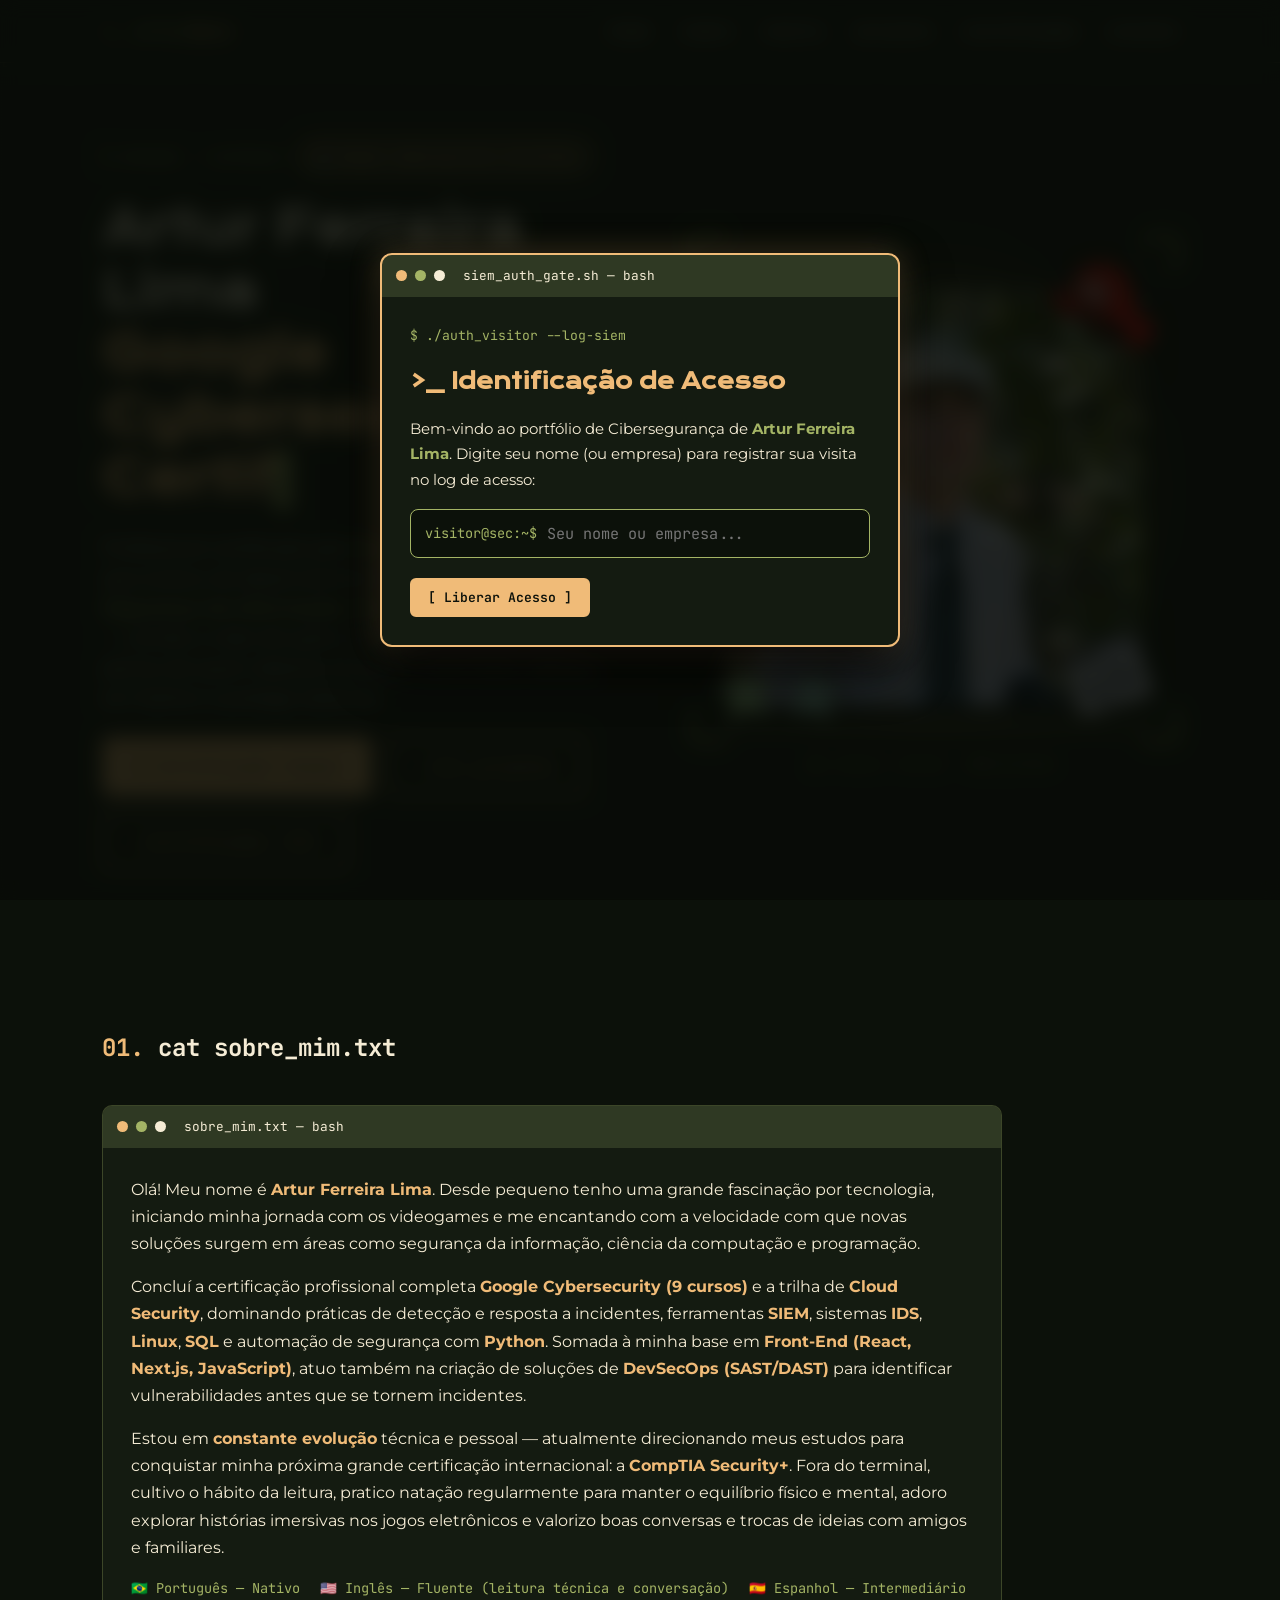
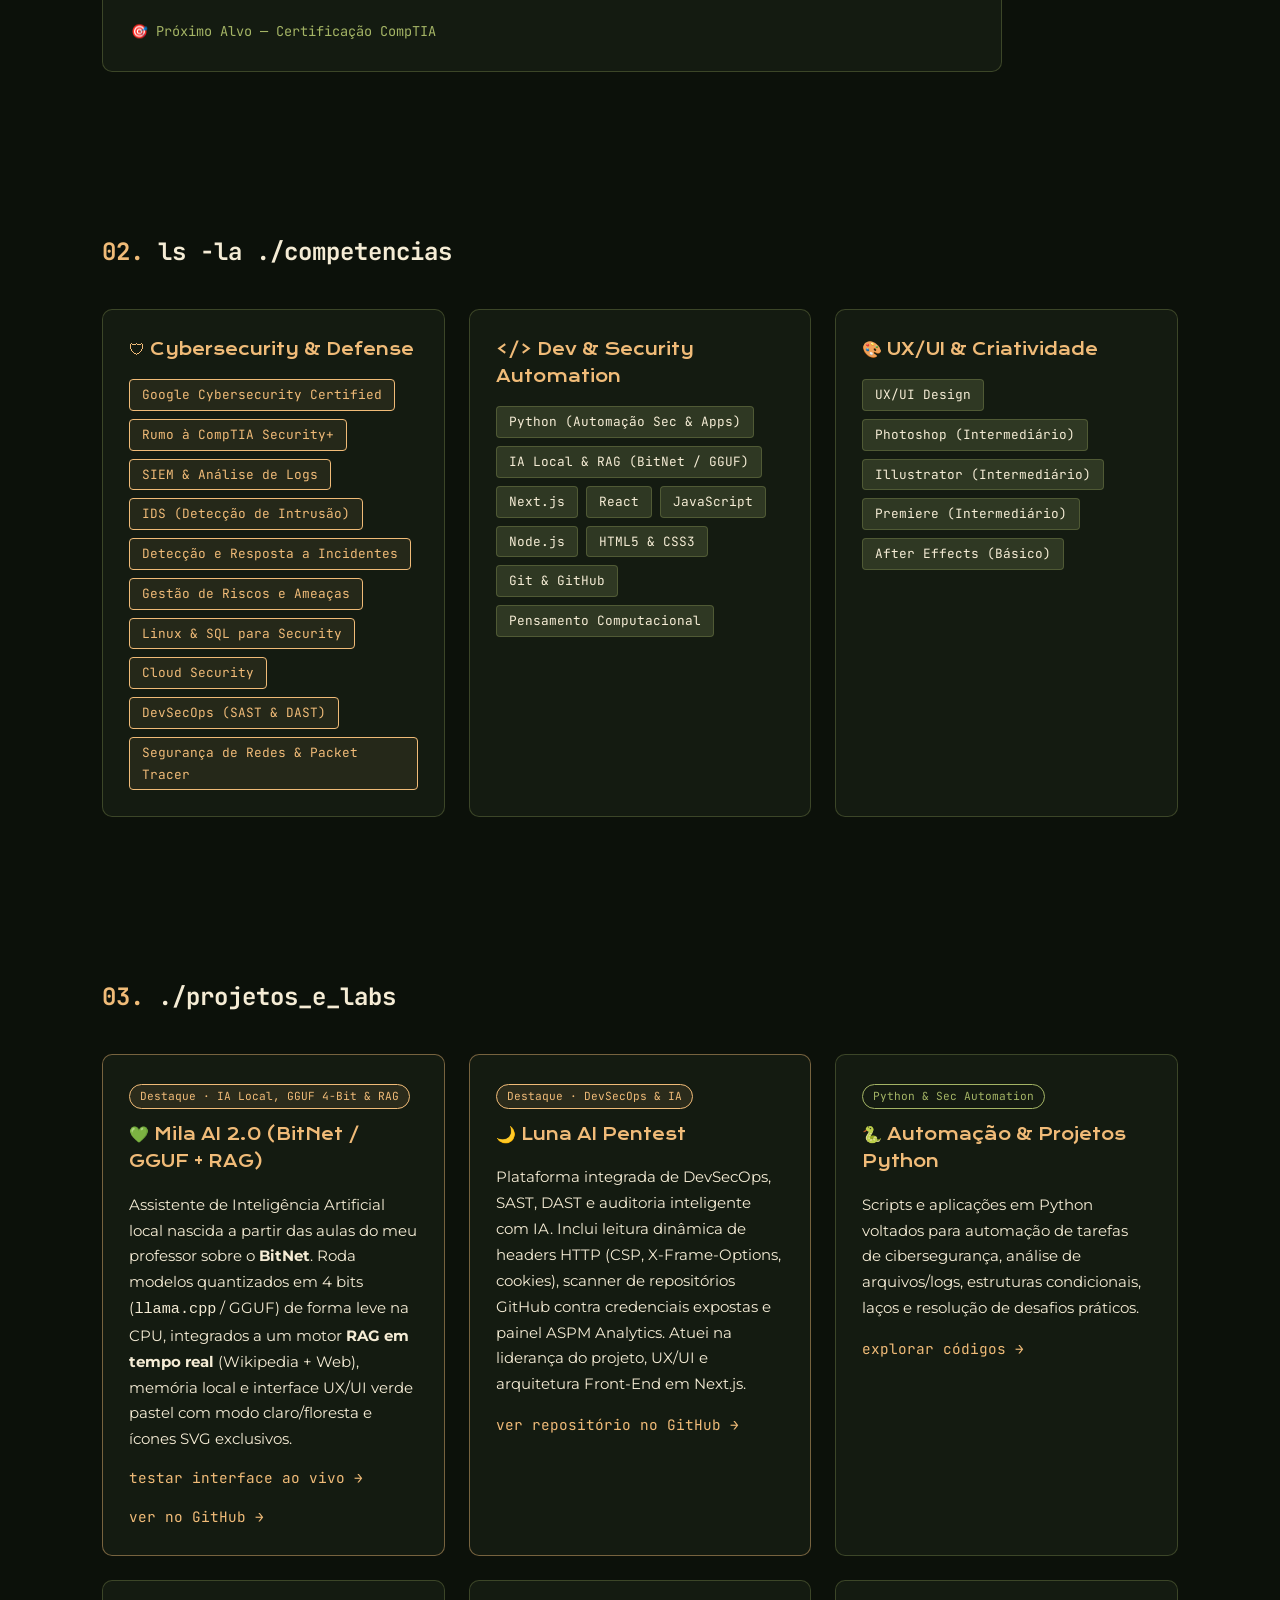
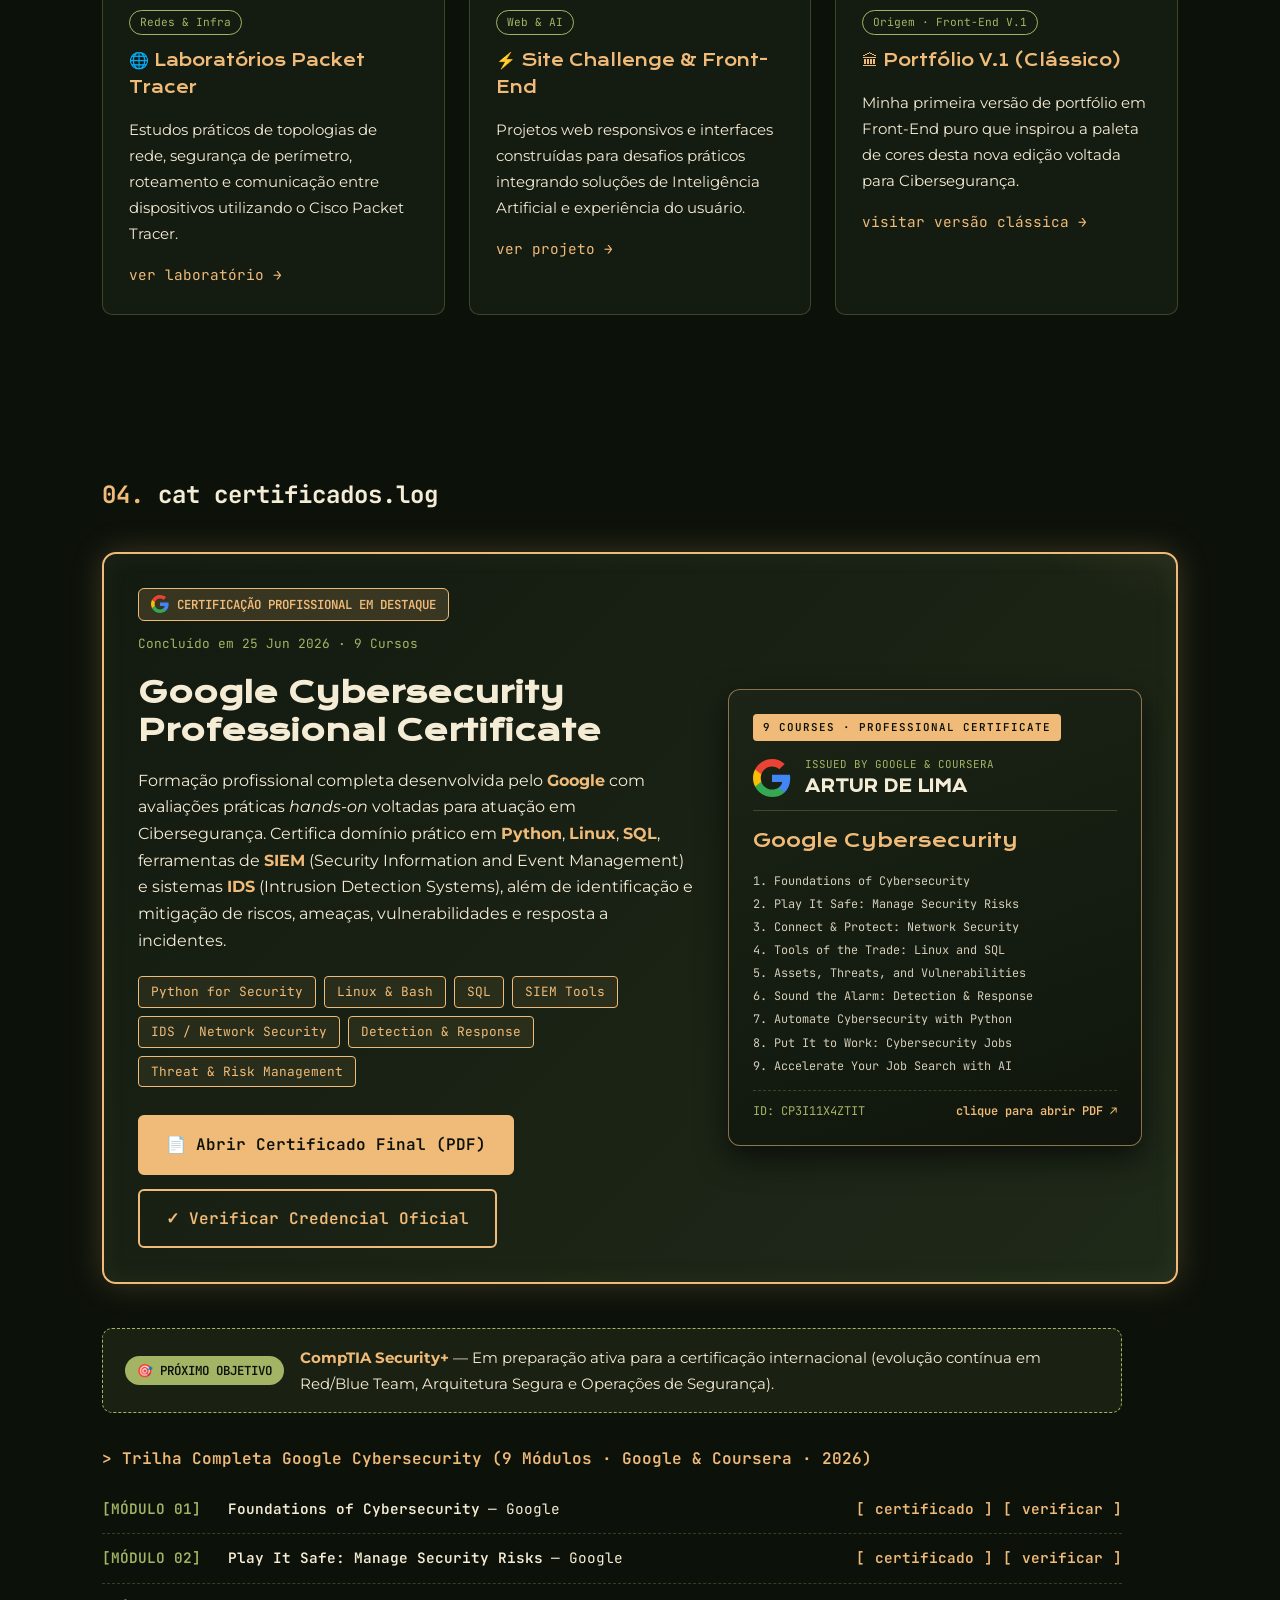
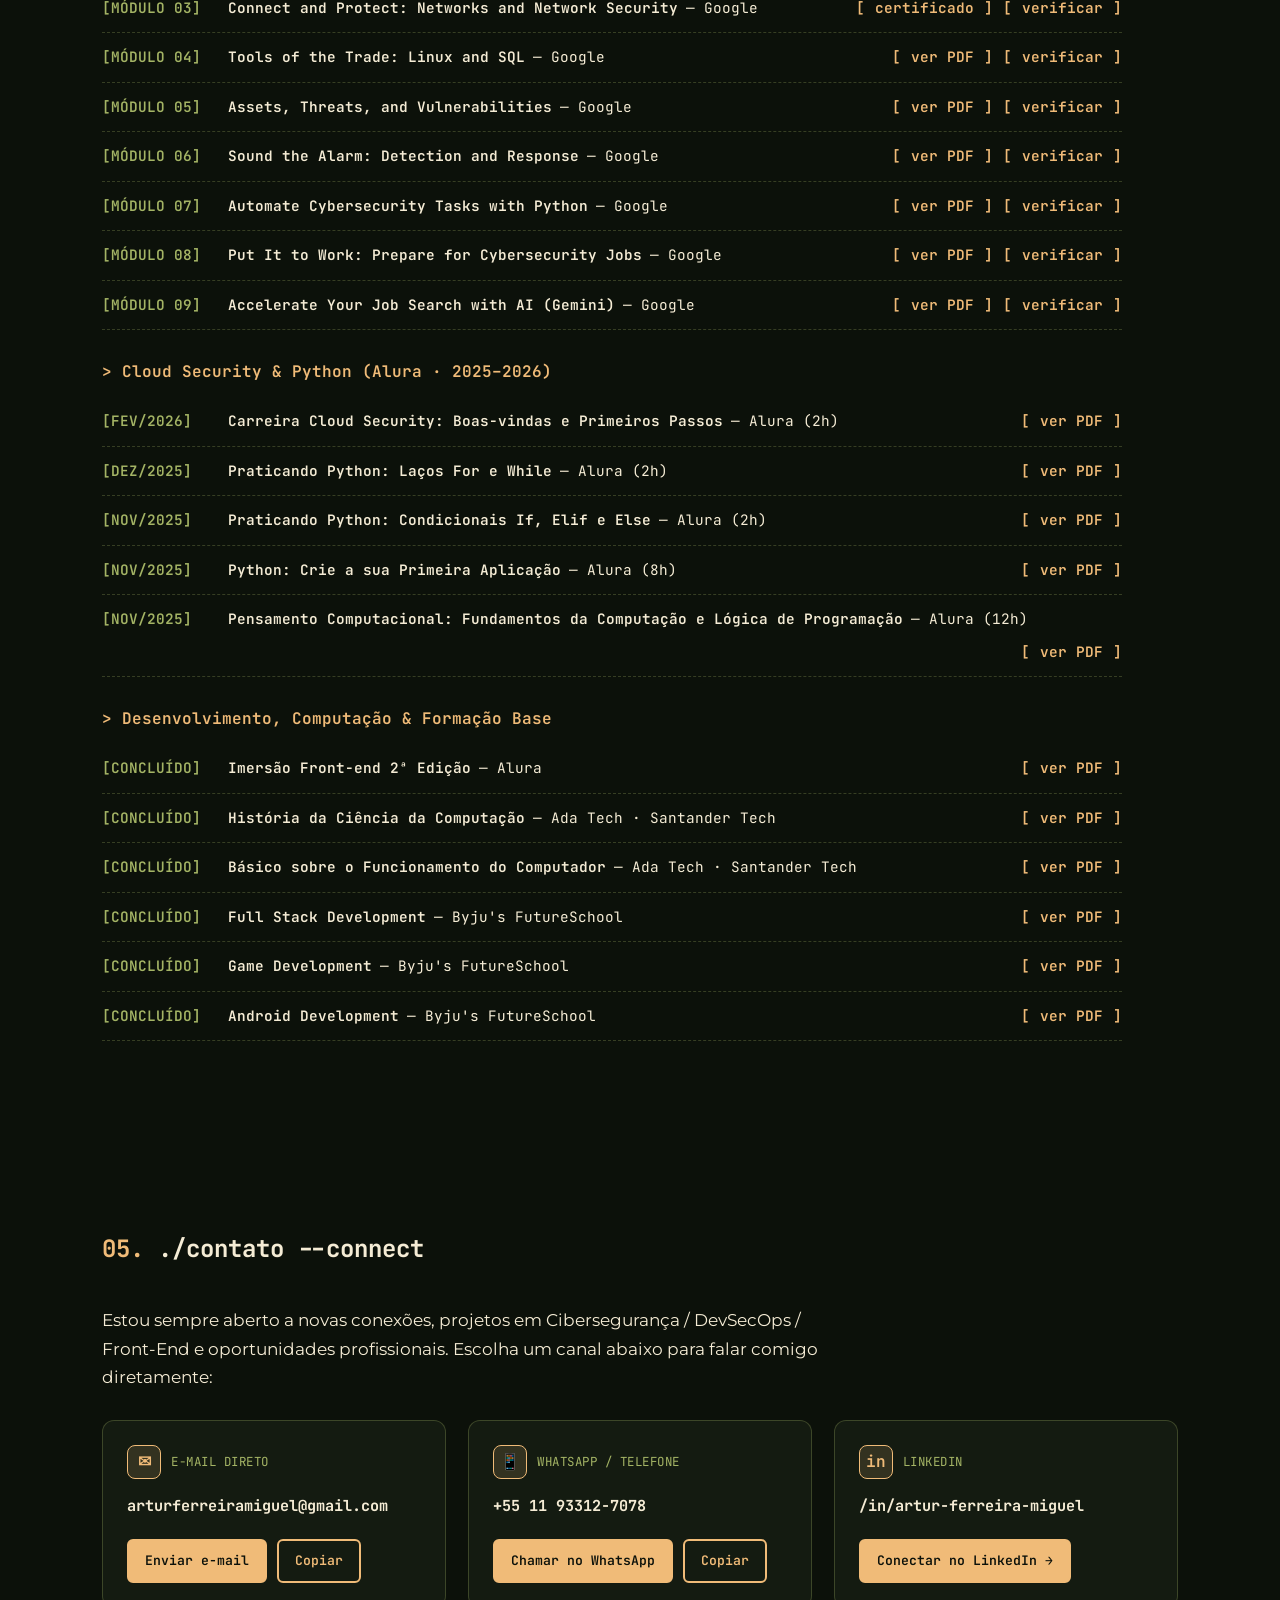
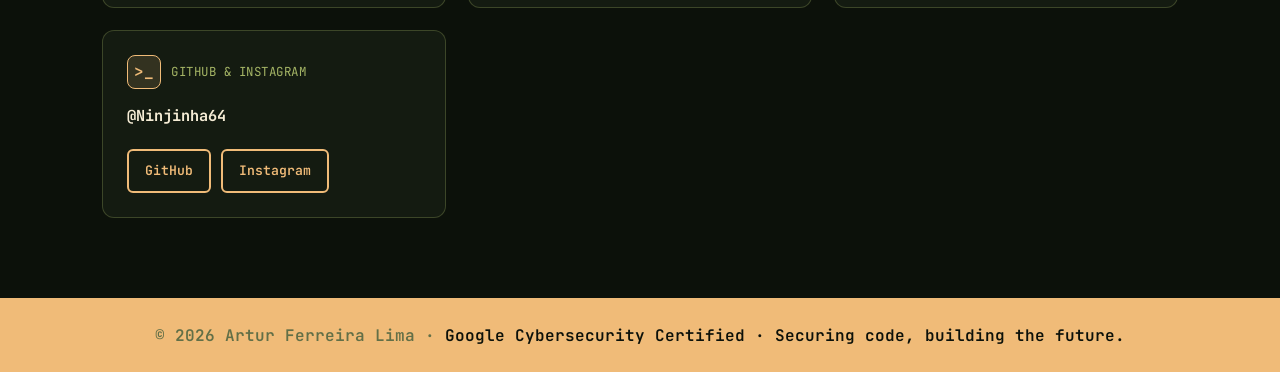
==== index.html @ be02b0a3 "feat: adiciona projeto em destaque Mila AI 2.0 (BitNet/GGUF + RAG) e demo interativa" ====
<!DOCTYPE html>
<html lang="pt-br">
<head>
    <meta charset="UTF-8">
    <meta name="viewport" content="width=device-width, initial-scale=1.0">
    <title>Artur Ferreira Lima | Cybersecurity, DevSecOps & Front-End</title>
    <meta name="description" content="Portfólio de Artur Ferreira Lima — Google Cybersecurity Certified, Cloud Security, DevSecOps, Python, Linux, SQL e Front-End (Next.js/React).">
    <meta name="theme-color" content="#0c110a">
    <meta property="og:type" content="website">
    <meta property="og:title" content="Artur Ferreira Lima | Cybersecurity, DevSecOps & Front-End">
    <meta property="og:description" content="Google Cybersecurity Certified · Cloud Security, DevSecOps, Python, Linux, SQL & Next.js.">
    <meta property="og:image" content="./assets/perfil_artur_hd.png">
    <link rel="stylesheet" href="./styles/style.css">
    <link rel="icon" type="image/svg+xml" href="./assets/favicon.svg">
</head>
<body>
    <canvas id="matrix" aria-hidden="true"></canvas>
    <div class="scanlines" aria-hidden="true"></div>

    <!-- TERMINAL ACCESS GATE (Identificação do Visitante + Log SIEM) -->
    <div id="gate-modal" class="gate-overlay" role="dialog" aria-modal="true" aria-labelledby="gate-titulo">
        <div class="gate-janela">
            <div class="janela__barra">
                <b></b><b></b><b></b>
                <em>siem_auth_gate.sh — bash</em>
            </div>
            <form id="gate-form" class="gate-corpo">
                <p class="gate-cmd">$ ./auth_visitor --log-siem</p>
                <h2 id="gate-titulo">&gt;_ Identificação de Acesso</h2>
                <p class="gate-desc">
                    Bem-vindo ao portfólio de Cibersegurança de <strong>Artur Ferreira Lima</strong>. Digite seu nome (ou empresa) para registrar sua visita no log de acesso:
                </p>
                <div class="gate-input-wrap">
                    <span>visitor@sec:~$</span>
                    <input type="text" id="gate-nome" name="nome" placeholder="Seu nome ou empresa..." maxlength="60" autocomplete="name" required>
                </div>
                <div class="gate-acoes">
                    <button type="submit" class="btn btn--cheio btn--sm">[ Liberar Acesso ]</button>
                </div>
            </form>
        </div>
    </div>

    <header class="topo">
        <a class="topo__logo" href="#home">&gt;_ artur<span>@sec</span></a>
        <nav class="topo__menu">
            <a href="#home">/home</a>
            <a href="#sobre">/sobre</a>
            <a href="#skills">/skills</a>
            <a href="#labs">/projetos</a>
            <a href="#cursos">/certificados</a>
            <a href="#contato">/contato</a>
        </nav>
    </header>

    <main>
        <!-- HERO -->
        <section id="home" class="hero">
            <div class="hero__texto">
                <div class="hero__selos">
                    <span class="terminal-linha" id="visitor-greeting">$ whoami --verbose</span>
                    <a href="#google-cert" class="selo-google" title="Ver Certificação Profissional do Google">
                        <svg viewBox="0 0 24 24" width="16" height="16" aria-hidden="true">
                            <path fill="#4285F4" d="M23.49 12.27c0-.79-.07-1.54-.19-2.27H12v4.51h6.47c-.29 1.48-1.14 2.73-2.4 3.58v3h3.86c2.26-2.09 3.56-5.17 3.56-8.82z"/>
                            <path fill="#34A853" d="M12 24c3.24 0 5.95-1.08 7.93-2.91l-3.86-3c-1.08.72-2.45 1.16-4.07 1.16-3.13 0-5.78-2.11-6.73-4.96H1.29v3.09C3.26 21.3 7.31 24 12 24z"/>
                            <path fill="#FBBC05" d="M5.27 14.29c-.25-.72-.38-1.49-.38-2.29s.14-1.57.38-2.29V6.62H1.29C.47 8.24 0 10.06 0 12s.47 3.76 1.29 5.38l3.98-3.09z"/>
                            <path fill="#EA4335" d="M12 4.75c1.77 0 3.35.61 4.6 1.8l3.42-3.42C17.95 1.19 15.24 0 12 0 7.31 0 3.26 2.7 1.29 6.62l3.98 3.09c.95-2.85 3.6-4.96 6.73-4.96z"/>
                        </svg>
                        Google Cybersecurity Certified
                    </a>
                </div>
                <h1>Artur Ferreira Lima<br><span class="destaque" id="typed" data-frases='["Google Cybersecurity Certified","Cloud Security & DevSecOps","SIEM, IDS, Linux & Python Sec","Front-End & UX/UI (Next.js)"]'></span><span class="cursor">▌</span></h1>
                <p class="hero__desc">
                    Profissional certificado pelo <strong>Google em Cibersegurança</strong> que evoluiu do desenvolvimento <strong>Front-End &amp; UX/UI</strong> para <strong>Segurança da Informação, Cloud Security e DevSecOps</strong> — unindo a visão de quem constrói aplicações com a perícia de quem detecta ameaças, automatiza defesas em Python e protege sistemas.
                </p>
                <div class="hero__botoes">
                    <a class="btn btn--cheio" href="#google-cert">★ Certificação Google</a>
                    <a class="btn" href="#labs">./ver_projetos</a>
                    <a class="btn" href="#cursos">./certificados (21)</a>
                </div>
            </div>
            <div class="hero__foto">
                <div class="moldura">
                    <img src="./assets/perfil_artur_hd.png" alt="Foto de Artur Ferreira Lima">
                    <span class="canto c1"></span><span class="canto c2"></span>
                    <span class="canto c3"></span><span class="canto c4"></span>
                </div>
                <p class="status"><i></i> status: online · @Ninjinha64</p>
            </div>
        </section>

        <!-- SOBRE -->
        <section id="sobre" class="secao">
            <h2 class="secao__titulo"><span>01.</span> cat sobre_mim.txt</h2>
            <div class="janela">
                <div class="janela__barra"><b></b><b></b><b></b><em>sobre_mim.txt — bash</em></div>
                <div class="janela__corpo">
                    <p>Olá! Meu nome é <strong>Artur Ferreira Lima</strong>. Desde pequeno tenho uma grande fascinação por tecnologia, iniciando minha jornada com os videogames e me encantando com a velocidade com que novas soluções surgem em áreas como segurança da informação, ciência da computação e programação.</p>
                    <p>Concluí a certificação profissional completa <strong>Google Cybersecurity (9 cursos)</strong> e a trilha de <strong>Cloud Security</strong>, dominando práticas de detecção e resposta a incidentes, ferramentas <strong>SIEM</strong>, sistemas <strong>IDS</strong>, <strong>Linux</strong>, <strong>SQL</strong> e automação de segurança com <strong>Python</strong>. Somada à minha base em <strong>Front-End (React, Next.js, JavaScript)</strong>, atuo também na criação de soluções de <strong>DevSecOps (SAST/DAST)</strong> para identificar vulnerabilidades antes que se tornem incidentes.</p>
                    <p>Estou em <strong>constante evolução</strong> técnica e pessoal — atualmente direcionando meus estudos para conquistar minha próxima grande certificação internacional: a <strong>CompTIA Security+</strong>. Fora do terminal, cultivo o hábito da leitura, pratico natação regularmente para manter o equilíbrio físico e mental, adoro explorar histórias imersivas nos jogos eletrônicos e valorizo boas conversas e trocas de ideias com amigos e familiares.</p>
                    <div class="idiomas">
                        <span>🇧🇷 Português — Nativo</span>
                        <span>🇺🇸 Inglês — Fluente (leitura técnica e conversação)</span>
                        <span>🇪🇸 Espanhol — Intermediário</span>
                        <span>🎯 Próximo Alvo — Certificação CompTIA</span>
                    </div>
                </div>
            </div>
        </section>

        <!-- SKILLS -->
        <section id="skills" class="secao">
            <h2 class="secao__titulo"><span>02.</span> ls -la ./competencias</h2>
            <div class="grade">
                <article class="card">
                    <h3>🛡 Cybersecurity &amp; Defense</h3>
                    <ul class="tags tags--sec">
                        <li>Google Cybersecurity Certified</li>
                        <li>Rumo à CompTIA Security+</li>
                        <li>SIEM &amp; Análise de Logs</li>
                        <li>IDS (Detecção de Intrusão)</li>
                        <li>Detecção e Resposta a Incidentes</li>
                        <li>Gestão de Riscos e Ameaças</li>
                        <li>Linux &amp; SQL para Security</li>
                        <li>Cloud Security</li>
                        <li>DevSecOps (SAST &amp; DAST)</li>
                        <li>Segurança de Redes &amp; Packet Tracer</li>
                    </ul>
                </article>
                <article class="card">
                    <h3>&lt;/&gt; Dev &amp; Security Automation</h3>
                    <ul class="tags">
                        <li>Python (Automação Sec &amp; Apps)</li>
                        <li>IA Local &amp; RAG (BitNet / GGUF)</li>
                        <li>Next.js</li>
                        <li>React</li>
                        <li>JavaScript</li>
                        <li>Node.js</li>
                        <li>HTML5 &amp; CSS3</li>
                        <li>Git &amp; GitHub</li>
                        <li>Pensamento Computacional</li>
                    </ul>
                </article>
                <article class="card">
                    <h3>🎨 UX/UI &amp; Criatividade</h3>
                    <ul class="tags">
                        <li>UX/UI Design</li>
                        <li>Photoshop (Intermediário)</li>
                        <li>Illustrator (Intermediário)</li>
                        <li>Premiere (Intermediário)</li>
                        <li>After Effects (Básico)</li>
                    </ul>
                </article>
            </div>
        </section>

        <!-- LABS E PROJETOS -->
        <section id="labs" class="secao">
            <h2 class="secao__titulo"><span>03.</span> ./projetos_e_labs</h2>
            <div class="grade">
                <article class="card card--proj card--destaque">
                    <span class="badge badge--ambar">Destaque · IA Local, GGUF 4-Bit &amp; RAG</span>
                    <h3>💚 Mila AI 2.0 (BitNet / GGUF + RAG)</h3>
                    <p>Assistente de Inteligência Artificial local nascida a partir das aulas do meu professor sobre o <strong>BitNet</strong>. Roda modelos quantizados em 4 bits (<code>llama.cpp</code> / GGUF) de forma leve na CPU, integrados a um motor <strong>RAG em tempo real</strong> (Wikipedia + Web), memória local e interface UX/UI verde pastel com modo claro/floresta e ícones SVG exclusivos.</p>
                    <div style="display:flex;gap:14px;flex-wrap:wrap;margin-top:8px;">
                        <a href="./mila-ai.html">testar interface ao vivo →</a>
                        <a href="https://github.com/Ninjinha64/Mila_AI" target="_blank" rel="noopener">ver no GitHub →</a>
                    </div>
                </article>
                <article class="card card--proj card--destaque">
                    <span class="badge badge--ambar">Destaque · DevSecOps &amp; IA</span>
                    <h3>🌙 Luna AI Pentest</h3>
                    <p>Plataforma integrada de DevSecOps, SAST, DAST e auditoria inteligente com IA. Inclui leitura dinâmica de headers HTTP (CSP, X-Frame-Options, cookies), scanner de repositórios GitHub contra credenciais expostas e painel ASPM Analytics. Atuei na liderança do projeto, UX/UI e arquitetura Front-End em Next.js.</p>
                    <a href="https://github.com/Ninjinha64/luna-ai-pentest" target="_blank" rel="noopener">ver repositório no GitHub →</a>
                </article>
                <article class="card card--proj">
                    <span class="badge">Python &amp; Sec Automation</span>
                    <h3>🐍 Automação &amp; Projetos Python</h3>
                    <p>Scripts e aplicações em Python voltados para automação de tarefas de cibersegurança, análise de arquivos/logs, estruturas condicionais, laços e resolução de desafios práticos.</p>
                    <a href="https://github.com/Ninjinha64?tab=repositories" target="_blank" rel="noopener">explorar códigos →</a>
                </article>
                <article class="card card--proj">
                    <span class="badge">Redes &amp; Infra</span>
                    <h3>🌐 Laboratórios Packet Tracer</h3>
                    <p>Estudos práticos de topologias de rede, segurança de perímetro, roteamento e comunicação entre dispositivos utilizando o Cisco Packet Tracer.</p>
                    <a href="https://github.com/Ninjinha64/Packet-Tracer" target="_blank" rel="noopener">ver laboratório →</a>
                </article>
                <article class="card card--proj">
                    <span class="badge">Web &amp; AI</span>
                    <h3>⚡ Site Challenge &amp; Front-End</h3>
                    <p>Projetos web responsivos e interfaces construídas para desafios práticos integrando soluções de Inteligência Artificial e experiência do usuário.</p>
                    <a href="https://github.com/Ninjinha64/Challenge_-ED-_AF" target="_blank" rel="noopener">ver projeto →</a>
                </article>
                <article class="card card--proj">
                    <span class="badge">Origem · Front-End V.1</span>
                    <h3>🏛 Portfólio V.1 (Clássico)</h3>
                    <p>Minha primeira versão de portfólio em Front-End puro que inspirou a paleta de cores desta nova edição voltada para Cibersegurança.</p>
                    <a href="https://portifolio-psi-rouge-27.vercel.app/" target="_blank" rel="noopener">visitar versão clássica →</a>
                </article>
            </div>
        </section>

        <!-- CERTIFICADOS -->
        <section id="cursos" class="secao">
            <h2 class="secao__titulo"><span>04.</span> cat certificados.log</h2>

            <!-- DESTAQUE ESPECIAL: CERTIFICADO FINAL DO GOOGLE -->
            <div id="google-cert" class="google-spotlight">
                <div class="google-spotlight__info">
                    <div class="google-spotlight__topo">
                        <span class="google-badge-oficial">
                            <svg viewBox="0 0 24 24" width="18" height="18" aria-hidden="true">
                                <path fill="#4285F4" d="M23.49 12.27c0-.79-.07-1.54-.19-2.27H12v4.51h6.47c-.29 1.48-1.14 2.73-2.4 3.58v3h3.86c2.26-2.09 3.56-5.17 3.56-8.82z"/>
                                <path fill="#34A853" d="M12 24c3.24 0 5.95-1.08 7.93-2.91l-3.86-3c-1.08.72-2.45 1.16-4.07 1.16-3.13 0-5.78-2.11-6.73-4.96H1.29v3.09C3.26 21.3 7.31 24 12 24z"/>
                                <path fill="#FBBC05" d="M5.27 14.29c-.25-.72-.38-1.49-.38-2.29s.14-1.57.38-2.29V6.62H1.29C.47 8.24 0 10.06 0 12s.47 3.76 1.29 5.38l3.98-3.09z"/>
                                <path fill="#EA4335" d="M12 4.75c1.77 0 3.35.61 4.6 1.8l3.42-3.42C17.95 1.19 15.24 0 12 0 7.31 0 3.26 2.7 1.29 6.62l3.98 3.09c.95-2.85 3.6-4.96 6.73-4.96z"/>
                            </svg>
                            CERTIFICAÇÃO PROFISSIONAL EM DESTAQUE
                        </span>
                        <span class="google-spotlight__data">Concluído em 25 Jun 2026 · 9 Cursos</span>
                    </div>

                    <h3>Google Cybersecurity Professional Certificate</h3>
                    <p>
                        Formação profissional completa desenvolvida pelo <strong>Google</strong> com avaliações práticas <em>hands-on</em> voltadas para atuação em Cibersegurança. Certifica domínio prático em <strong>Python</strong>, <strong>Linux</strong>, <strong>SQL</strong>, ferramentas de <strong>SIEM</strong> (Security Information and Event Management) e sistemas <strong>IDS</strong> (Intrusion Detection Systems), além de identificação e mitigação de riscos, ameaças, vulnerabilidades e resposta a incidentes.
                    </p>

                    <ul class="tags tags--sec google-spotlight__tags">
                        <li>Python for Security</li>
                        <li>Linux &amp; Bash</li>
                        <li>SQL</li>
                        <li>SIEM Tools</li>
                        <li>IDS / Network Security</li>
                        <li>Detection &amp; Response</li>
                        <li>Threat &amp; Risk Management</li>
                    </ul>

                    <div class="google-spotlight__acoes">
                        <a class="btn btn--cheio" href="./assets/google-cybersecurity-final.pdf" target="_blank" rel="noopener">
                            📄 Abrir Certificado Final (PDF)
                        </a>
                        <a class="btn" href="https://coursera.org/verify/professional-cert/CP3I11X4ZTIT" target="_blank" rel="noopener">
                            ✓ Verificar Credencial Oficial
                        </a>
                    </div>
                </div>

                <!-- Card visual estilo diploma interativo -->
                <a class="google-diploma" href="./assets/google-cybersecurity-final.pdf" target="_blank" rel="noopener" title="Clique para abrir o PDF original do Certificado Profissional do Google">
                    <div class="google-diploma__selo">9 COURSES · PROFESSIONAL CERTIFICATE</div>
                    <div class="google-diploma__cabecalho">
                        <svg viewBox="0 0 24 24" width="38" height="38" aria-hidden="true">
                            <path fill="#4285F4" d="M23.49 12.27c0-.79-.07-1.54-.19-2.27H12v4.51h6.47c-.29 1.48-1.14 2.73-2.4 3.58v3h3.86c2.26-2.09 3.56-5.17 3.56-8.82z"/>
                            <path fill="#34A853" d="M12 24c3.24 0 5.95-1.08 7.93-2.91l-3.86-3c-1.08.72-2.45 1.16-4.07 1.16-3.13 0-5.78-2.11-6.73-4.96H1.29v3.09C3.26 21.3 7.31 24 12 24z"/>
                            <path fill="#FBBC05" d="M5.27 14.29c-.25-.72-.38-1.49-.38-2.29s.14-1.57.38-2.29V6.62H1.29C.47 8.24 0 10.06 0 12s.47 3.76 1.29 5.38l3.98-3.09z"/>
                            <path fill="#EA4335" d="M12 4.75c1.77 0 3.35.61 4.6 1.8l3.42-3.42C17.95 1.19 15.24 0 12 0 7.31 0 3.26 2.7 1.29 6.62l3.98 3.09c.95-2.85 3.6-4.96 6.73-4.96z"/>
                        </svg>
                        <div>
                            <small>ISSUED BY GOOGLE &amp; COURSERA</small>
                            <strong>ARTUR DE LIMA</strong>
                        </div>
                    </div>
                    <div class="google-diploma__titulo">Google Cybersecurity</div>
                    <ol class="google-diploma__modulos">
                        <li>Foundations of Cybersecurity</li>
                        <li>Play It Safe: Manage Security Risks</li>
                        <li>Connect &amp; Protect: Network Security</li>
                        <li>Tools of the Trade: Linux and SQL</li>
                        <li>Assets, Threats, and Vulnerabilities</li>
                        <li>Sound the Alarm: Detection &amp; Response</li>
                        <li>Automate Cybersecurity with Python</li>
                        <li>Put It to Work: Cybersecurity Jobs</li>
                        <li>Accelerate Your Job Search with AI</li>
                    </ol>
                    <div class="google-diploma__rodape">
                        <span>ID: CP3I11X4ZTIT</span>
                        <span>clique para abrir PDF ↗</span>
                    </div>
                </a>
            </div>

            <!-- PRÓXIMA CERTIFICAÇÃO EM PREPARAÇÃO -->
            <div class="comptia-banner">
                <span class="comptia-banner__tag">🎯 PRÓXIMO OBJETIVO</span>
                <p><strong>CompTIA Security+</strong> — Em preparação ativa para a certificação internacional (evolução contínua em Red/Blue Team, Arquitetura Segura e Operações de Segurança).</p>
            </div>

            <h3 class="subtitulo-log">&gt; Trilha Completa Google Cybersecurity (9 Módulos · Google &amp; Coursera · 2026)</h3>
            <ul class="log">
                <li>
                    <time>[MÓDULO 01]</time>
                    <strong>Foundations of Cybersecurity</strong> — Google
                    <span class="log__links">
                        <a href="./assets/coursera-01.jpg" target="_blank" rel="noopener">certificado</a>
                        <a href="https://coursera.org/verify/QQCN4C36QQOI" target="_blank" rel="noopener">verificar</a>
                    </span>
                </li>
                <li>
                    <time>[MÓDULO 02]</time>
                    <strong>Play It Safe: Manage Security Risks</strong> — Google
                    <span class="log__links">
                        <a href="./assets/coursera-02.jpg" target="_blank" rel="noopener">certificado</a>
                        <a href="https://coursera.org/verify/W0I319BXZIGG" target="_blank" rel="noopener">verificar</a>
                    </span>
                </li>
                <li>
                    <time>[MÓDULO 03]</time>
                    <strong>Connect and Protect: Networks and Network Security</strong> — Google
                    <span class="log__links">
                        <a href="./assets/coursera-03.jpg" target="_blank" rel="noopener">certificado</a>
                        <a href="https://coursera.org/verify/NTSORHSUU0TU" target="_blank" rel="noopener">verificar</a>
                    </span>
                </li>
                <li>
                    <time>[MÓDULO 04]</time>
                    <strong>Tools of the Trade: Linux and SQL</strong> — Google
                    <span class="log__links">
                        <a href="./assets/coursera-4.pdf" target="_blank" rel="noopener">ver PDF</a>
                        <a href="https://coursera.org/verify/SJSGBLVYDPRE" target="_blank" rel="noopener">verificar</a>
                    </span>
                </li>
                <li>
                    <time>[MÓDULO 05]</time>
                    <strong>Assets, Threats, and Vulnerabilities</strong> — Google
                    <span class="log__links">
                        <a href="./assets/coursera-5.pdf" target="_blank" rel="noopener">ver PDF</a>
                        <a href="https://coursera.org/verify/82OSMSH7NIK0" target="_blank" rel="noopener">verificar</a>
                    </span>
                </li>
                <li>
                    <time>[MÓDULO 06]</time>
                    <strong>Sound the Alarm: Detection and Response</strong> — Google
                    <span class="log__links">
                        <a href="./assets/coursera-6.pdf" target="_blank" rel="noopener">ver PDF</a>
                        <a href="https://coursera.org/verify/7DGNFDY8OZ0Y" target="_blank" rel="noopener">verificar</a>
                    </span>
                </li>
                <li>
                    <time>[MÓDULO 07]</time>
                    <strong>Automate Cybersecurity Tasks with Python</strong> — Google
                    <span class="log__links">
                        <a href="./assets/coursera-7.pdf" target="_blank" rel="noopener">ver PDF</a>
                        <a href="https://coursera.org/verify/V56MMAHBDTRP" target="_blank" rel="noopener">verificar</a>
                    </span>
                </li>
                <li>
                    <time>[MÓDULO 08]</time>
                    <strong>Put It to Work: Prepare for Cybersecurity Jobs</strong> — Google
                    <span class="log__links">
                        <a href="./assets/coursera-8.pdf" target="_blank" rel="noopener">ver PDF</a>
                        <a href="https://coursera.org/verify/OG46H1HJ8IBB" target="_blank" rel="noopener">verificar</a>
                    </span>
                </li>
                <li>
                    <time>[MÓDULO 09]</time>
                    <strong>Accelerate Your Job Search with AI (Gemini)</strong> — Google
                    <span class="log__links">
                        <a href="./assets/coursera-09-gemini.pdf" target="_blank" rel="noopener">ver PDF</a>
                        <a href="https://coursera.org/verify/5RPX5NG447Z4" target="_blank" rel="noopener">verificar</a>
                    </span>
                </li>
            </ul>

            <h3 class="subtitulo-log">&gt; Cloud Security &amp; Python (Alura · 2025–2026)</h3>
            <ul class="log">
                <li>
                    <time>[FEV/2026]</time>
                    <strong>Carreira Cloud Security: Boas-vindas e Primeiros Passos</strong> — Alura (2h)
                    <a href="./assets/alura-carreira-cloud-security.pdf" target="_blank" rel="noopener">ver PDF</a>
                </li>
                <li>
                    <time>[DEZ/2025]</time>
                    <strong>Praticando Python: Laços For e While</strong> — Alura (2h)
                    <a href="./assets/alura-python-lacos.pdf" target="_blank" rel="noopener">ver PDF</a>
                </li>
                <li>
                    <time>[NOV/2025]</time>
                    <strong>Praticando Python: Condicionais If, Elif e Else</strong> — Alura (2h)
                    <a href="./assets/alura-python-condicionais.pdf" target="_blank" rel="noopener">ver PDF</a>
                </li>
                <li>
                    <time>[NOV/2025]</time>
                    <strong>Python: Crie a sua Primeira Aplicação</strong> — Alura (8h)
                    <a href="./assets/alura-python-primeira-aplicacao.pdf" target="_blank" rel="noopener">ver PDF</a>
                </li>
                <li>
                    <time>[NOV/2025]</time>
                    <strong>Pensamento Computacional: Fundamentos da Computação e Lógica de Programação</strong> — Alura (12h)
                    <a href="./assets/alura-pensamento-computacional.pdf" target="_blank" rel="noopener">ver PDF</a>
                </li>
            </ul>

            <h3 class="subtitulo-log">&gt; Desenvolvimento, Computação &amp; Formação Base</h3>
            <ul class="log">
                <li>
                    <time>[CONCLUÍDO]</time>
                    <strong>Imersão Front-end 2ª Edição</strong> — Alura
                    <a href="./assets/alura-imersao-frontend.pdf" target="_blank" rel="noopener">ver PDF</a>
                </li>
                <li>
                    <time>[CONCLUÍDO]</time>
                    <strong>História da Ciência da Computação</strong> — Ada Tech · Santander Tech
                    <a href="./assets/ada-historia-computacao.pdf" target="_blank" rel="noopener">ver PDF</a>
                </li>
                <li>
                    <time>[CONCLUÍDO]</time>
                    <strong>Básico sobre o Funcionamento do Computador</strong> — Ada Tech · Santander Tech
                    <a href="./assets/ada-funcionamento-computador.pdf" target="_blank" rel="noopener">ver PDF</a>
                </li>
                <li>
                    <time>[CONCLUÍDO]</time>
                    <strong>Full Stack Development</strong> — Byju's FutureSchool
                    <a href="./assets/Full_stack_certificate.pdf" target="_blank" rel="noopener">ver PDF</a>
                </li>
                <li>
                    <time>[CONCLUÍDO]</time>
                    <strong>Game Development</strong> — Byju's FutureSchool
                    <a href="./assets/gamer_develop.pdf" target="_blank" rel="noopener">ver PDF</a>
                </li>
                <li>
                    <time>[CONCLUÍDO]</time>
                    <strong>Android Development</strong> — Byju's FutureSchool
                    <a href="./assets/Android_develop.pdf" target="_blank" rel="noopener">ver PDF</a>
                </li>
            </ul>
        </section>

        <!-- CONTATO -->
        <section id="contato" class="secao">
            <h2 class="secao__titulo"><span>05.</span> ./contato --connect</h2>
            <p class="contato__texto">
                Estou sempre aberto a novas conexões, projetos em Cibersegurança / DevSecOps / Front-End e oportunidades profissionais. Escolha um canal abaixo para falar comigo diretamente:
            </p>

            <div class="contato-grid">
                <!-- E-MAIL -->
                <article class="contato-card">
                    <div class="contato-card__topo">
                        <span class="contato-card__icone">✉</span>
                        <span class="contato-card__tipo">E-MAIL DIRETO</span>
                    </div>
                    <strong class="contato-card__valor">arturferreiramiguel@gmail.com</strong>
                    <div class="contato-card__acoes">
                        <a class="btn btn--cheio btn--sm" href="mailto:arturferreiramiguel@gmail.com">Enviar e-mail</a>
                        <button type="button" class="btn btn--sm btn-copiar" data-copy="arturferreiramiguel@gmail.com">Copiar</button>
                    </div>
                </article>

                <!-- WHATSAPP / TELEFONE -->
                <article class="contato-card">
                    <div class="contato-card__topo">
                        <span class="contato-card__icone">📱</span>
                        <span class="contato-card__tipo">WHATSAPP / TELEFONE</span>
                    </div>
                    <strong class="contato-card__valor">+55 11 93312-7078</strong>
                    <div class="contato-card__acoes">
                        <a class="btn btn--cheio btn--sm" href="https://wa.me/5511933127078" target="_blank" rel="noopener">Chamar no WhatsApp</a>
                        <button type="button" class="btn btn--sm btn-copiar" data-copy="+55 11 93312-7078">Copiar</button>
                    </div>
                </article>

                <!-- LINKEDIN -->
                <article class="contato-card">
                    <div class="contato-card__topo">
                        <span class="contato-card__icone">in</span>
                        <span class="contato-card__tipo">LINKEDIN</span>
                    </div>
                    <strong class="contato-card__valor">/in/artur-ferreira-miguel</strong>
                    <div class="contato-card__acoes">
                        <a class="btn btn--cheio btn--sm" href="https://www.linkedin.com/in/artur-ferreira-miguel-a38b912b1/" target="_blank" rel="noopener">Conectar no LinkedIn →</a>
                    </div>
                </article>

                <!-- GITHUB & REDES -->
                <article class="contato-card">
                    <div class="contato-card__topo">
                        <span class="contato-card__icone">&gt;_</span>
                        <span class="contato-card__tipo">GITHUB &amp; INSTAGRAM</span>
                    </div>
                    <strong class="contato-card__valor">@Ninjinha64</strong>
                    <div class="contato-card__acoes">
                        <a class="btn btn--sm" href="https://github.com/Ninjinha64" target="_blank" rel="noopener">GitHub</a>
                        <a class="btn btn--sm" href="https://www.instagram.com/artur_ferreira_lima/" target="_blank" rel="noopener">Instagram</a>
                    </div>
                </article>
            </div>
        </section>
    </main>

    <footer class="rodape">
        <p>© 2026 Artur Ferreira Lima · <span>Google Cybersecurity Certified · Securing code, building the future.</span></p>
    </footer>

    <script src="./js/main.js"></script>
</body>
</html>
---- styles/style.css ----
@import url('https://fonts.googleapis.com/css2?family=Krona+One&family=Montserrat:wght@400;600&family=JetBrains+Mono:wght@400;600&display=swap');

:root {
    /* Paleta original */
    --oliva: #626F47;
    --creme: #F5ECD5;
    --ambar: #F0BB78;
    --verde: #A4B465;

    /* Versão cyber: oliva bem escuro como fundo */
    --bg: #0c110a;
    --bg-2: #141b11;
    --borda: rgba(164, 180, 101, .28);
    --glow: 0 0 18px rgba(164, 180, 101, .35);

    --titulo: 'Krona One', sans-serif;
    --texto: 'Montserrat', sans-serif;
    --mono: 'JetBrains Mono', monospace;
}

* { margin: 0; padding: 0; box-sizing: border-box; }
html { scroll-behavior: smooth; }

body {
    background: var(--bg);
    color: var(--creme);
    font-family: var(--texto);
    line-height: 1.7;
    overflow-x: hidden;
}

#matrix { position: fixed; inset: 0; z-index: -2; opacity: .18; }
.scanlines {
    position: fixed; inset: 0; z-index: -1; pointer-events: none;
    background: repeating-linear-gradient(transparent 0 2px, rgba(0,0,0,.18) 3px);
}

/* TERMINAL ACCESS GATE (MODAL DE IDENTIFICAÇÃO) */
.gate-overlay {
    position: fixed; inset: 0; z-index: 100;
    background: rgba(8, 12, 7, .88);
    backdrop-filter: blur(10px);
    display: flex; align-items: center; justify-content: center;
    padding: 20px;
    transition: opacity .35s ease, visibility .35s ease;
}
.gate-overlay.oculto {
    opacity: 0; visibility: hidden; pointer-events: none;
}
.gate-janela {
    width: 100%; max-width: 520px;
    background: var(--bg-2);
    border: 2px solid var(--ambar);
    border-radius: 12px;
    box-shadow: 0 20px 50px rgba(0, 0, 0, .85), 0 0 30px rgba(240, 187, 120, .25);
    overflow: hidden;
}
.gate-corpo {
    padding: 28px;
    display: flex; flex-direction: column; gap: 16px;
}
.gate-cmd {
    font-family: var(--mono); font-size: .82rem; color: var(--verde);
}
.gate-corpo h2 {
    font-family: var(--titulo); font-size: 1.35rem; color: var(--ambar);
}
.gate-desc {
    font-size: .95rem; color: var(--creme);
}
.gate-desc strong { color: var(--verde); }
.gate-input-wrap {
    display: flex; align-items: center; gap: 10px;
    background: var(--bg);
    border: 1px solid var(--verde);
    border-radius: 8px;
    padding: 12px 14px;
    font-family: var(--mono);
}
.gate-input-wrap span {
    color: var(--verde); font-size: .85rem; white-space: nowrap;
}
.gate-input-wrap input {
    flex: 1; background: transparent; border: 0; outline: none;
    color: var(--creme); font-family: var(--mono); font-size: .95rem;
}
.gate-acoes {
    display: flex; gap: 12px; flex-wrap: wrap; margin-top: 4px;
}

a { color: var(--ambar); text-decoration: none; }
a:hover { color: var(--verde); }

/* TOPO */
.topo {
    position: sticky; top: 0; z-index: 10;
    display: flex; justify-content: space-between; align-items: center;
    padding: 16px 8%;
    background: rgba(12, 17, 10, .85);
    backdrop-filter: blur(8px);
    border-bottom: 1px solid var(--borda);
    font-family: var(--mono);
}
.topo__logo { color: var(--verde); font-weight: 600; font-size: 1.1rem; }
.topo__logo span { color: var(--ambar); }
.topo__menu { display: flex; gap: 28px; }
.topo__menu a { color: var(--creme); font-size: .9rem; transition: .2s; }
.topo__menu a:hover { color: var(--ambar); text-shadow: var(--glow); }

/* HERO */
.hero {
    min-height: 90vh;
    padding: 6% 8%;
    display: flex; align-items: center; justify-content: space-between; gap: 60px;
}
.hero__texto { flex: 1; display: flex; flex-direction: column; gap: 24px; }
.hero__selos { display: flex; align-items: center; gap: 16px; flex-wrap: wrap; }
.terminal-linha { font-family: var(--mono); color: var(--verde); }
.selo-google {
    display: inline-flex; align-items: center; gap: 8px;
    font-family: var(--mono); font-size: .8rem; font-weight: 600;
    padding: 5px 14px; border-radius: 999px;
    background: rgba(240, 187, 120, .12);
    border: 1px solid var(--ambar);
    color: var(--ambar);
    box-shadow: 0 0 16px rgba(240, 187, 120, .25);
    transition: .25s;
}
.selo-google:hover {
    background: var(--ambar); color: var(--bg);
    box-shadow: 0 0 22px rgba(240, 187, 120, .6);
}
.hero h1 { font-family: var(--titulo); font-size: clamp(1.8rem, 4vw, 3rem); line-height: 1.3; }
.destaque { color: var(--ambar); text-shadow: 0 0 20px rgba(240, 187, 120, .4); }
.cursor { color: var(--verde); animation: piscar 1s steps(1) infinite; }
@keyframes piscar { 50% { opacity: 0; } }
.hero__desc { font-size: 1.1rem; max-width: 580px; }
.hero__desc strong { color: var(--verde); }
.hero__botoes { display: flex; gap: 16px; flex-wrap: wrap; }

.btn {
    font-family: var(--mono); font-weight: 600;
    padding: 14px 26px; border: 2px solid var(--ambar); border-radius: 6px;
    color: var(--ambar); transition: .25s; display: inline-block;
}
.btn:hover { background: var(--verde); border-color: var(--verde); color: var(--bg); box-shadow: var(--glow); }
.btn--cheio { background: var(--ambar); color: var(--bg); }

.hero__foto {
    flex: 0 0 clamp(360px, 38vw, 490px);
    text-align: center;
    perspective: 1000px;
}
.moldura {
    position: relative;
    padding: 18px;
    border-radius: 22px;
    animation: flutuar 4.5s ease-in-out infinite;
    transition: transform .4s cubic-bezier(.22, 1, .36, 1);
}
/* Aura cyber pulsante atrás da foto */
.moldura::before {
    content: '';
    position: absolute;
    inset: 14px;
    border-radius: 22px;
    background: radial-gradient(circle at 50% 50%, rgba(164, 180, 101, .45), rgba(240, 187, 120, .2) 55%, transparent 75%);
    filter: blur(22px);
    z-index: -1;
    animation: pulsarAura 3.5s ease-in-out infinite alternate;
    transition: .4s;
}
/* Linha de scan laser que passa pela foto */
.moldura::after {
    content: '';
    position: absolute;
    left: 24px;
    right: 24px;
    height: 2px;
    background: linear-gradient(90deg, transparent, var(--verde), var(--ambar), var(--verde), transparent);
    box-shadow: 0 0 12px var(--verde), 0 0 24px var(--ambar);
    opacity: .65;
    pointer-events: none;
    animation: laserScan 5s ease-in-out infinite;
}
.moldura img {
    width: 100%;
    display: block;
    filter: drop-shadow(0 14px 28px rgba(0, 0, 0, .75));
    transition: transform .4s cubic-bezier(.22, 1, .36, 1), filter .4s ease;
}
.moldura:hover {
    animation-play-state: paused;
    transform: translateY(-6px) rotateX(2deg) rotateY(-3deg);
}
.moldura:hover::before {
    inset: 4px;
    filter: blur(28px);
    opacity: 1;
}
.moldura:hover img {
    transform: scale(1.035);
    filter: drop-shadow(0 18px 34px rgba(0, 0, 0, .85)) drop-shadow(0 0 18px rgba(164, 180, 101, .4));
}
.canto {
    position: absolute;
    width: 34px;
    height: 34px;
    border: 3px solid var(--verde);
    box-shadow: 0 0 10px rgba(164, 180, 101, .45);
    transition: all .35s ease;
    pointer-events: none;
}
.moldura:hover .canto {
    width: 44px;
    height: 44px;
    border-color: var(--ambar);
    box-shadow: 0 0 16px rgba(240, 187, 120, .75);
}
.c1 { top: 0; left: 0; border-right: 0; border-bottom: 0; border-top-left-radius: 8px; }
.c2 { top: 0; right: 0; border-left: 0; border-bottom: 0; border-top-right-radius: 8px; }
.c3 { bottom: 0; left: 0; border-right: 0; border-top: 0; border-bottom-left-radius: 8px; }
.c4 { bottom: 0; right: 0; border-left: 0; border-top: 0; border-bottom-right-radius: 8px; }

@keyframes flutuar {
    0%, 100% { transform: translateY(0); }
    50% { transform: translateY(-10px); }
}
@keyframes pulsarAura {
    0% { opacity: .55; transform: scale(.96); }
    100% { opacity: 1; transform: scale(1.04); }
}
@keyframes laserScan {
    0%, 100% { top: 8%; opacity: 0; }
    15%, 85% { opacity: .65; }
    50% { top: 90%; opacity: .75; }
}
.status { font-family: var(--mono); font-size: .8rem; color: var(--verde); margin-top: 10px; }
.status i { display: inline-block; width: 8px; height: 8px; border-radius: 50%; background: var(--verde); margin-right: 6px; box-shadow: var(--glow); animation: piscar 2s infinite; }

/* SEÇÕES */
.secao { padding: 80px 8%; }
.secao__titulo { font-family: var(--mono); font-size: 1.5rem; margin-bottom: 36px; color: var(--creme); }
.secao__titulo span { color: var(--ambar); }

/* JANELA */
.janela { border: 1px solid var(--borda); border-radius: 10px; background: var(--bg-2); overflow: hidden; max-width: 900px; }
.janela__barra { display: flex; align-items: center; gap: 8px; padding: 10px 14px; background: rgba(98, 111, 71, .35); }
.janela__barra b { width: 11px; height: 11px; border-radius: 50%; background: var(--ambar); }
.janela__barra b:nth-child(2) { background: var(--verde); }
.janela__barra b:nth-child(3) { background: var(--creme); }
.janela__barra em { font-family: var(--mono); font-size: .8rem; margin-left: 10px; font-style: normal; }
.janela__corpo { padding: 28px; display: flex; flex-direction: column; gap: 16px; }
.janela__corpo strong { color: var(--ambar); }
.idiomas { display: flex; gap: 20px; flex-wrap: wrap; font-family: var(--mono); font-size: .85rem; color: var(--verde); }

/* CARDS */
.grade { display: grid; grid-template-columns: repeat(auto-fit, minmax(270px, 1fr)); gap: 24px; }
.card {
    background: var(--bg-2); border: 1px solid var(--borda); border-radius: 10px;
    padding: 26px; transition: .3s;
}
.card:hover { transform: translateY(-6px); border-color: var(--ambar); box-shadow: var(--glow); }
.card h3 { font-family: var(--titulo); font-size: 1rem; margin-bottom: 16px; color: var(--ambar); font-weight: 400; }
.card h3 small { font-family: var(--mono); font-size: .65rem; color: var(--verde); }
.card p { font-size: .95rem; margin-bottom: 14px; }
.card--proj a { font-family: var(--mono); font-size: .9rem; }
.badge { font-family: var(--mono); font-size: .7rem; border: 1px solid var(--verde); color: var(--verde); padding: 2px 10px; border-radius: 20px; display: inline-block; margin-bottom: 12px; }
.badge--ambar { border-color: var(--ambar); color: var(--ambar); background: rgba(240, 187, 120, .1); }
.card--destaque { border-color: rgba(240, 187, 120, .45); }

.tags { list-style: none; display: flex; flex-wrap: wrap; gap: 8px; }
.tags li { font-family: var(--mono); font-size: .8rem; padding: 4px 12px; border-radius: 4px; background: rgba(98, 111, 71, .35); border: 1px solid var(--borda); }
.tags--sec li { border-color: var(--ambar); color: var(--ambar); background: rgba(240, 187, 120, .08); }

/* GOOGLE CYBERSECURITY SPOTLIGHT */
.google-spotlight {
    position: relative;
    display: grid;
    grid-template-columns: 1.35fr 1fr;
    gap: 32px;
    align-items: center;
    padding: 34px;
    margin-bottom: 44px;
    border-radius: 14px;
    background: linear-gradient(135deg, rgba(20, 27, 17, .96) 0%, rgba(34, 45, 27, .88) 100%);
    border: 2px solid var(--ambar);
    box-shadow: 0 0 32px rgba(240, 187, 120, .22), inset 0 0 24px rgba(164, 180, 101, .08);
    overflow: hidden;
}
.google-spotlight::before {
    content: '';
    position: absolute;
    top: -50%; right: -20%;
    width: 420px; height: 420px;
    background: radial-gradient(circle, rgba(240, 187, 120, .16), transparent 70%);
    pointer-events: none;
}
.google-spotlight__info { display: flex; flex-direction: column; gap: 18px; z-index: 1; }
.google-spotlight__topo { display: flex; align-items: center; justify-content: space-between; gap: 12px; flex-wrap: wrap; }
.google-badge-oficial {
    display: inline-flex; align-items: center; gap: 8px;
    font-family: var(--mono); font-size: .78rem; font-weight: 600;
    padding: 5px 12px; border-radius: 6px;
    background: rgba(240, 187, 120, .16);
    border: 1px solid var(--ambar);
    color: var(--ambar);
}
.google-spotlight__data { font-family: var(--mono); font-size: .8rem; color: var(--verde); }
.google-spotlight h3 {
    font-family: var(--titulo);
    font-size: clamp(1.3rem, 2.4vw, 1.85rem);
    color: var(--creme);
    line-height: 1.3;
}
.google-spotlight p { font-size: .98rem; color: var(--creme); }
.google-spotlight p strong { color: var(--ambar); }
.google-spotlight__tags { margin: 4px 0; }
.google-spotlight__acoes { display: flex; gap: 14px; flex-wrap: wrap; margin-top: 6px; }

/* Card visual do diploma Google */
.google-diploma {
    position: relative;
    z-index: 1;
    display: flex;
    flex-direction: column;
    gap: 14px;
    padding: 24px;
    border-radius: 12px;
    background: linear-gradient(160deg, #1b2416 0%, #0f150c 100%);
    border: 1px solid rgba(240, 187, 120, .55);
    box-shadow: 0 12px 30px rgba(0, 0, 0, .6);
    color: var(--creme);
    transition: transform .35s ease, box-shadow .35s ease, border-color .35s ease;
}
.google-diploma:hover {
    transform: translateY(-6px) scale(1.015);
    border-color: var(--verde);
    box-shadow: 0 16px 38px rgba(0, 0, 0, .8), 0 0 24px rgba(240, 187, 120, .35);
    color: var(--creme);
}
.google-diploma__selo {
    font-family: var(--mono);
    font-size: .68rem;
    letter-spacing: 1px;
    color: var(--bg);
    background: var(--ambar);
    padding: 4px 10px;
    border-radius: 4px;
    font-weight: 600;
    align-self: flex-start;
}
.google-diploma__cabecalho {
    display: flex;
    align-items: center;
    gap: 14px;
    padding-bottom: 10px;
    border-bottom: 1px solid var(--borda);
}
.google-diploma__cabecalho small {
    display: block;
    font-family: var(--mono);
    font-size: .68rem;
    color: var(--verde);
}
.google-diploma__cabecalho strong {
    font-family: var(--titulo);
    font-size: 1rem;
    color: var(--creme);
}
.google-diploma__titulo {
    font-family: var(--titulo);
    font-size: 1.15rem;
    color: var(--ambar);
}
.google-diploma__modulos {
    list-style-position: inside;
    font-family: var(--mono);
    font-size: .74rem;
    color: rgba(245, 236, 213, .85);
    display: grid;
    grid-template-columns: 1fr;
    gap: 3px;
}
.google-diploma__rodape {
    display: flex;
    justify-content: space-between;
    align-items: center;
    padding-top: 10px;
    border-top: 1px dashed var(--borda);
    font-family: var(--mono);
    font-size: .75rem;
    color: var(--verde);
}
.google-diploma__rodape span:last-child { color: var(--ambar); font-weight: 600; }

/* BANNER COMPTIA */
.comptia-banner {
    display: flex;
    align-items: center;
    gap: 16px;
    flex-wrap: wrap;
    padding: 16px 22px;
    margin-bottom: 32px;
    border-radius: 10px;
    background: rgba(164, 180, 101, .1);
    border: 1px dashed var(--verde);
    max-width: 1020px;
}
.comptia-banner__tag {
    font-family: var(--mono);
    font-size: .78rem;
    font-weight: 600;
    padding: 4px 12px;
    border-radius: 999px;
    background: var(--verde);
    color: var(--bg);
}
.comptia-banner p {
    font-size: .95rem;
    color: var(--creme);
    flex: 1;
    min-width: 240px;
}
.comptia-banner strong { color: var(--ambar); }

/* LOG */
.subtitulo-log { font-family: var(--mono); font-size: 1rem; color: var(--ambar); margin: 28px 0 12px; font-weight: 600; }
.log { list-style: none; font-family: var(--mono); font-size: .9rem; max-width: 1020px; margin-bottom: 28px; }
.log li { padding: 12px 0; border-bottom: 1px dashed var(--borda); display: flex; flex-wrap: wrap; align-items: center; gap: 8px; }
.log time { color: var(--verde); min-width: 118px; font-weight: 600; }
.log strong { color: var(--creme); font-weight: 600; }
.log a, .log__links { margin-left: auto; font-weight: 600; display: inline-flex; gap: 10px; }
.log__links a { margin-left: 0; }
.log a::before { content: '['; } .log a::after { content: ']'; }

/* CONTATO */
.contato__texto { margin-bottom: 28px; max-width: 720px; font-size: 1.05rem; }
.contato-grid {
    display: grid;
    grid-template-columns: repeat(auto-fit, minmax(260px, 1fr));
    gap: 22px;
}
.contato-card {
    background: var(--bg-2);
    border: 1px solid var(--borda);
    border-radius: 12px;
    padding: 24px;
    display: flex;
    flex-direction: column;
    gap: 14px;
    transition: .3s;
}
.contato-card:hover {
    transform: translateY(-5px);
    border-color: var(--ambar);
    box-shadow: var(--glow);
}
.contato-card__topo {
    display: flex;
    align-items: center;
    gap: 10px;
}
.contato-card__icone {
    width: 34px;
    height: 34px;
    border-radius: 8px;
    background: rgba(240, 187, 120, .14);
    border: 1px solid var(--ambar);
    color: var(--ambar);
    font-family: var(--mono);
    font-weight: 600;
    display: inline-flex;
    align-items: center;
    justify-content: center;
}
.contato-card__tipo {
    font-family: var(--mono);
    font-size: .78rem;
    color: var(--verde);
    letter-spacing: .5px;
}
.contato-card__valor {
    font-family: var(--mono);
    font-size: .95rem;
    color: var(--creme);
    word-break: break-all;
}
.contato-card__acoes {
    display: flex;
    gap: 10px;
    flex-wrap: wrap;
    margin-top: auto;
    padding-top: 6px;
}
.btn--sm {
    padding: 9px 16px;
    font-size: .82rem;
    cursor: pointer;
    background: transparent;
}
.btn--cheio.btn--sm {
    background: var(--ambar);
    color: var(--bg);
}
.btn--cheio.btn--sm:hover {
    background: var(--verde);
    border-color: var(--verde);
}

/* RODAPÉ */
.rodape { padding: 24px; text-align: center; background: var(--ambar); color: var(--oliva); font-family: var(--mono); font-weight: 600; }
.rodape span { color: var(--bg); }

@media (max-width: 900px) {
    .topo { flex-direction: column; gap: 10px; padding: 12px 5%; }
    .topo__menu { gap: 14px; flex-wrap: wrap; justify-content: center; }
    .hero { flex-direction: column-reverse; padding: 8% 5%; text-align: center; }
    .hero__texto { align-items: center; }
    .hero__selos { justify-content: center; }
    .hero__foto { flex: none; width: 85%; max-width: 400px; }
    .google-spotlight { grid-template-columns: 1fr; padding: 22px; }
    .secao { padding: 60px 5%; }
}
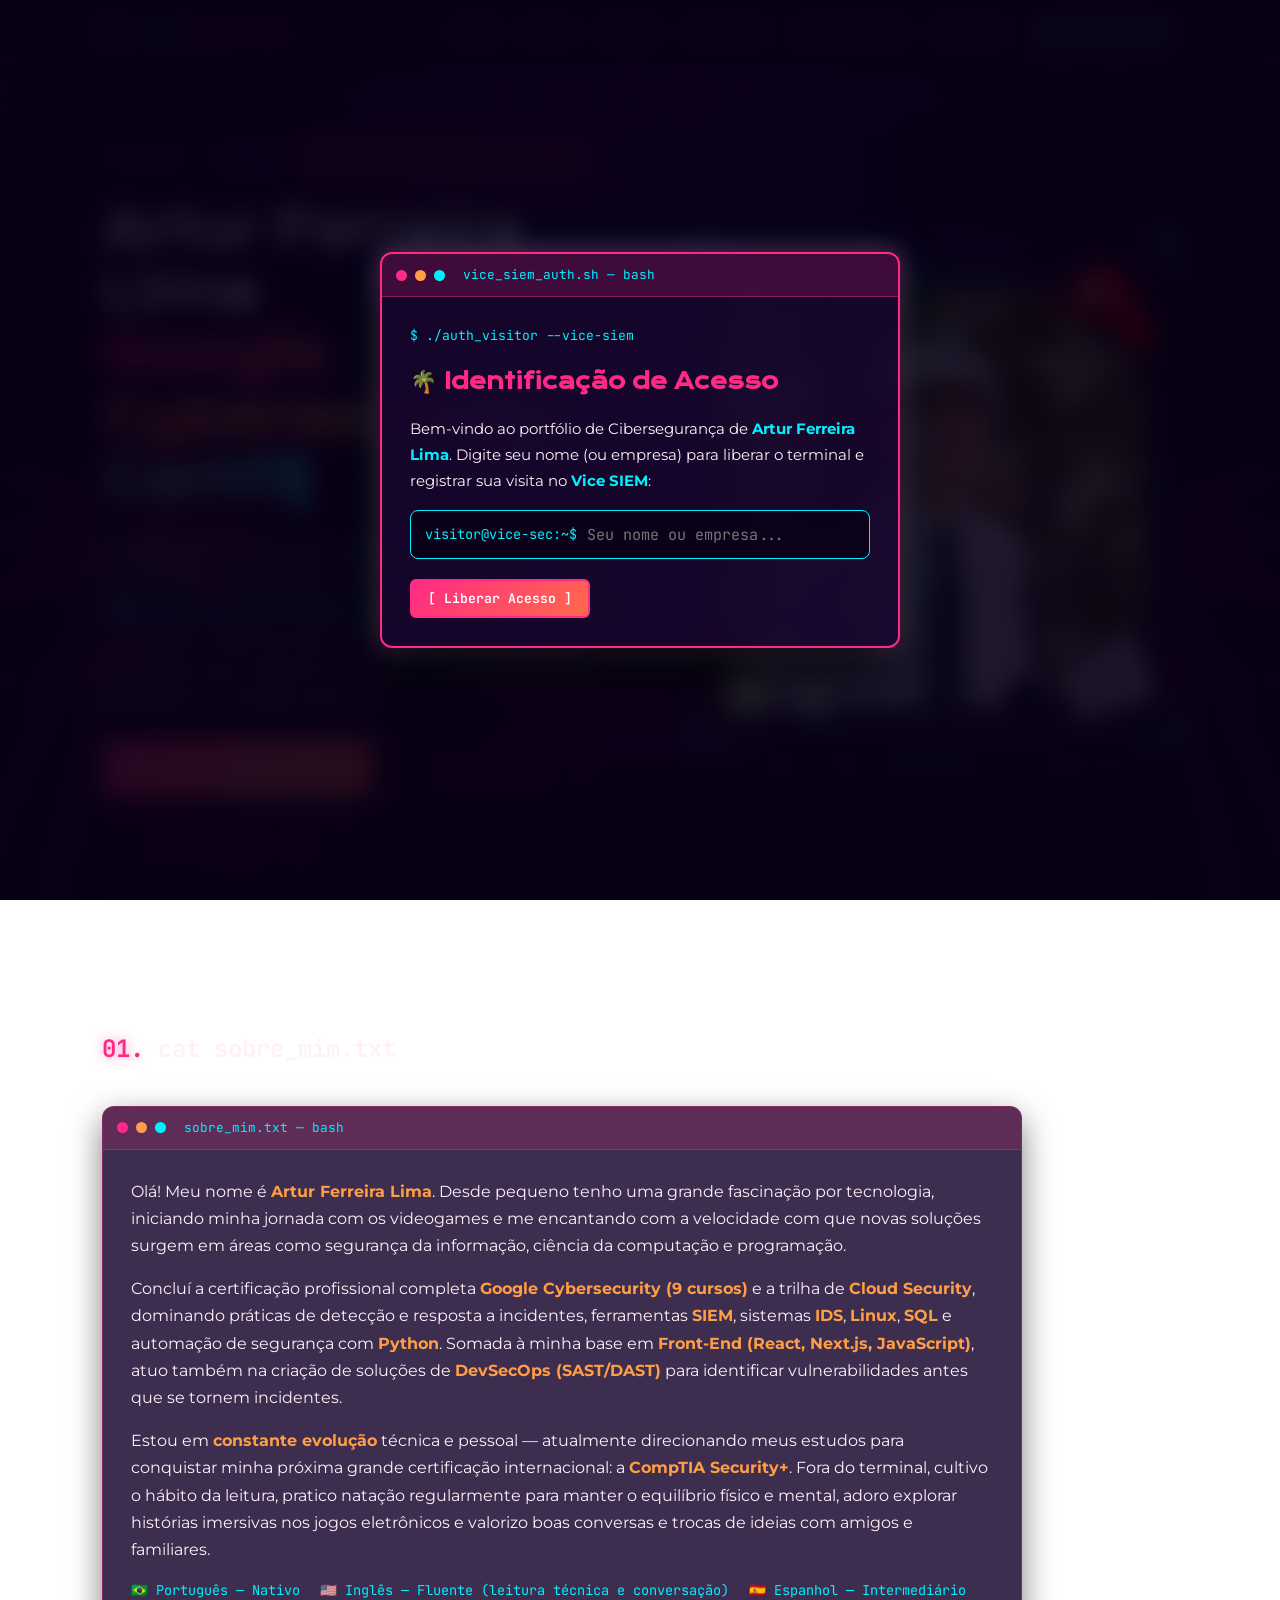
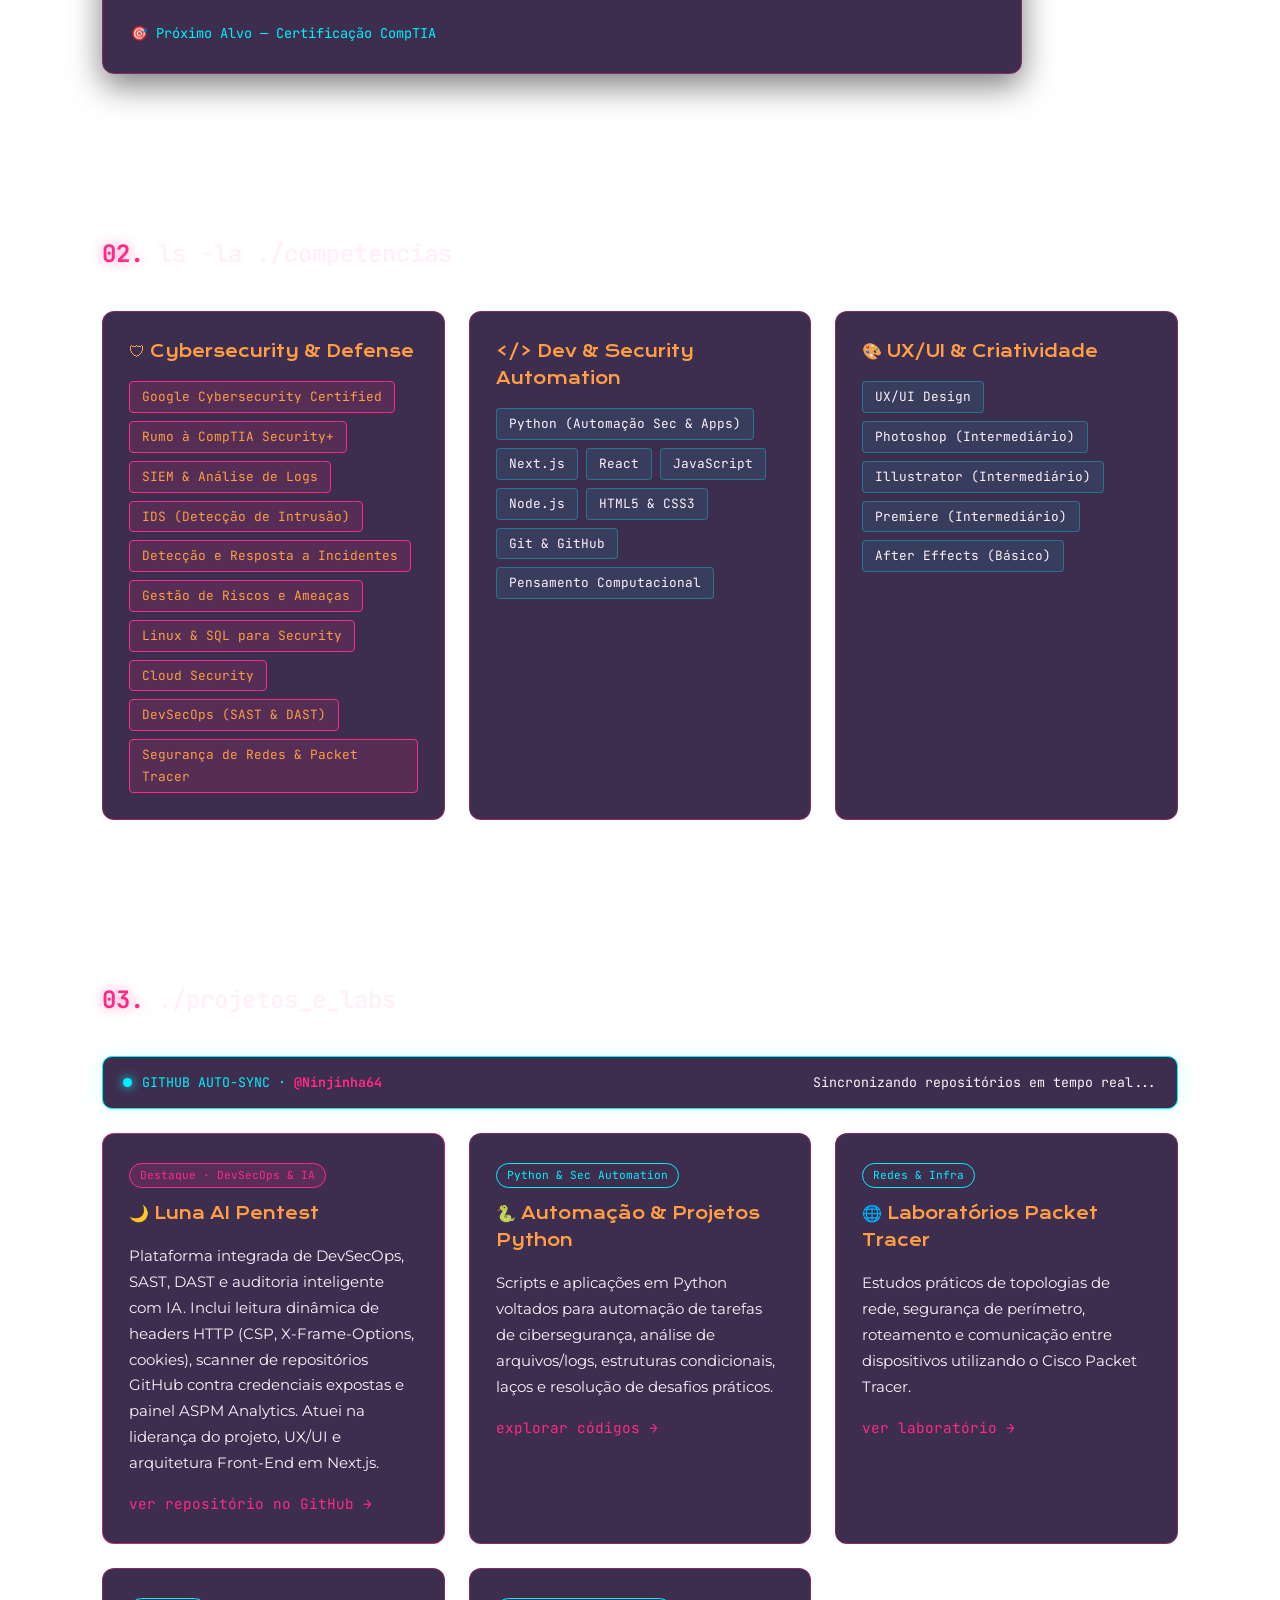
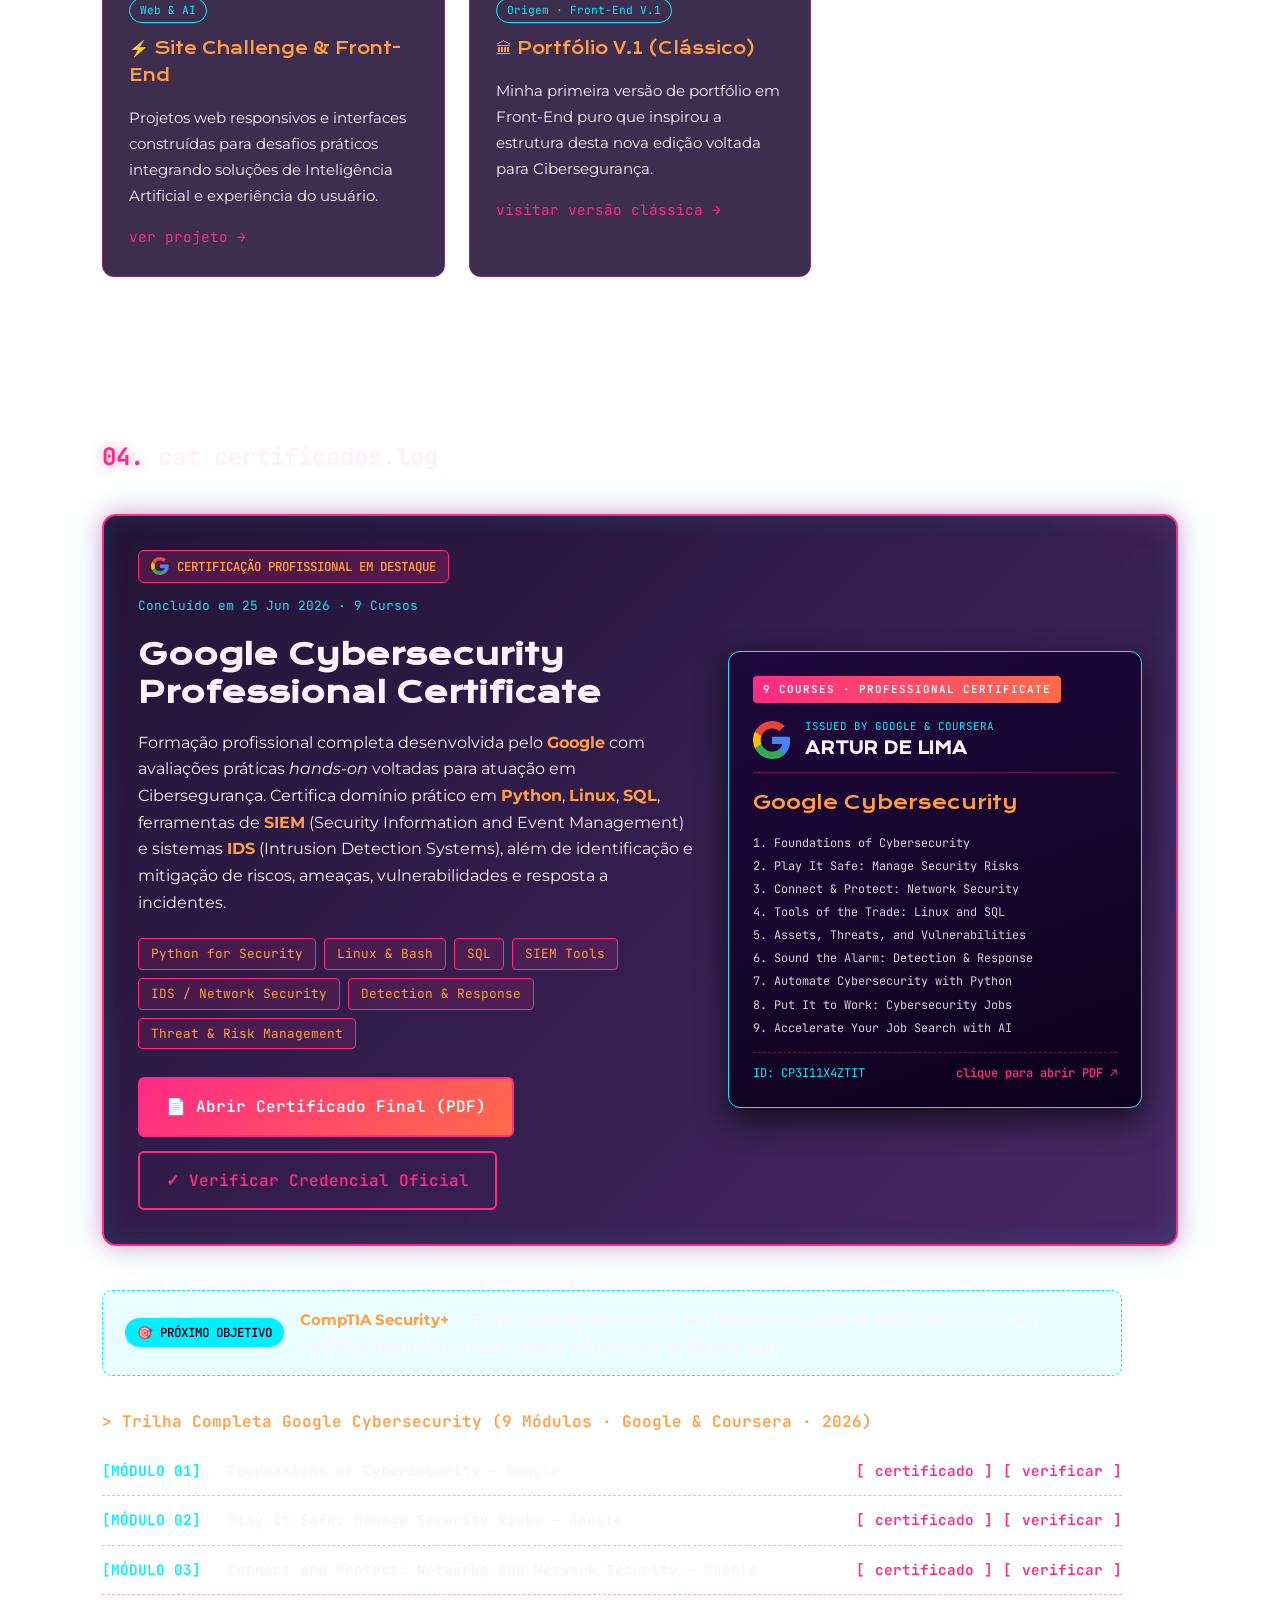
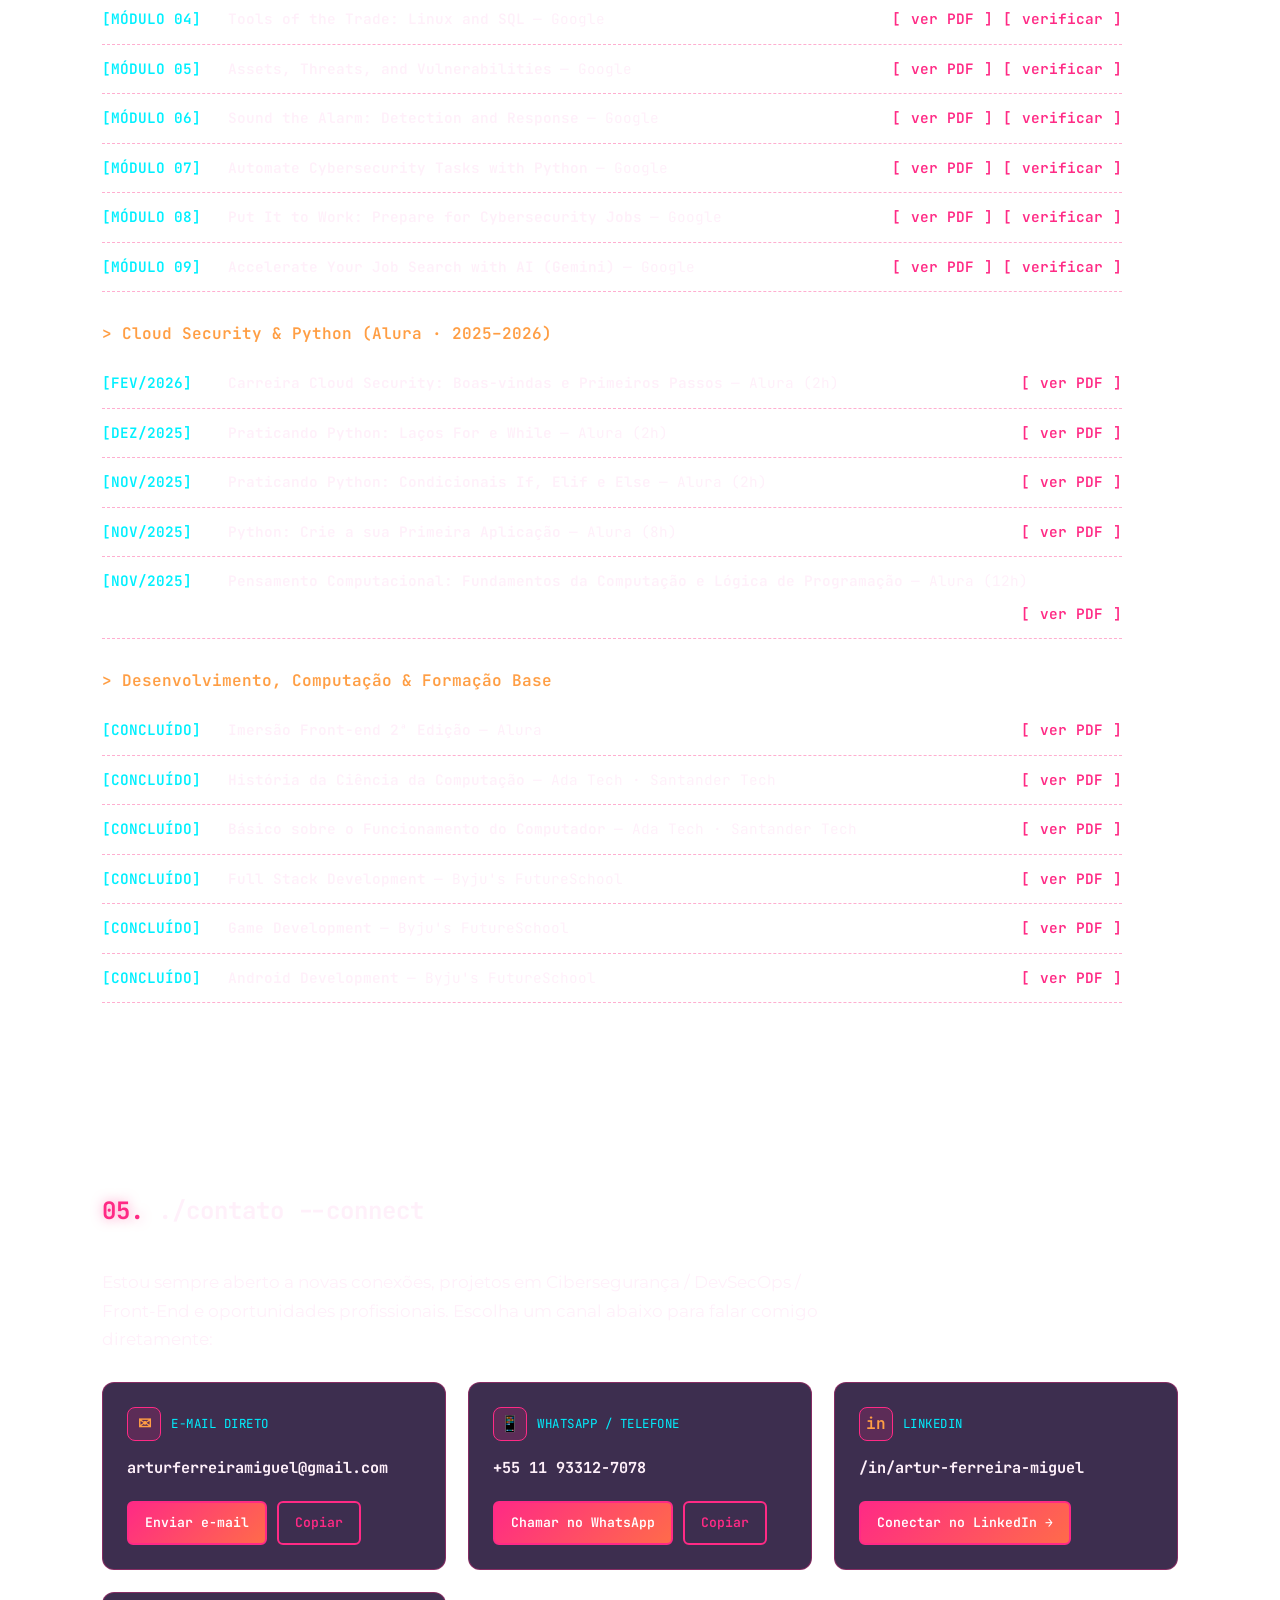
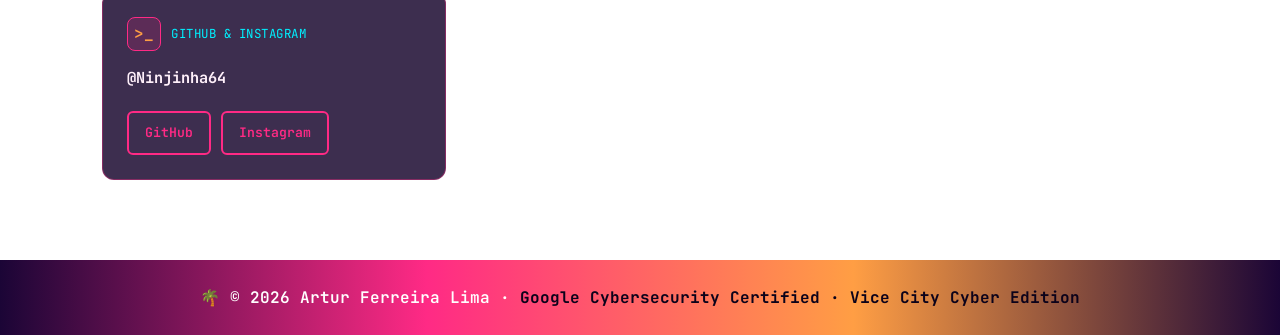
==== commit 0ca384eb: "feat: edicao GTA VI Vice City com coqueiros animados e 5 automacoes SIEM" ====
--- a/index.html
+++ b/index.html
@@ -5,7 +5,7 @@
     <meta name="viewport" content="width=device-width, initial-scale=1.0">
     <title>Artur Ferreira Lima | Cybersecurity, DevSecOps & Front-End</title>
     <meta name="description" content="Portfólio de Artur Ferreira Lima — Google Cybersecurity Certified, Cloud Security, DevSecOps, Python, Linux, SQL e Front-End (Next.js/React).">
-    <meta name="theme-color" content="#0c110a">
+    <meta name="theme-color" content="#0b021a">
     <meta property="og:type" content="website">
     <meta property="og:title" content="Artur Ferreira Lima | Cybersecurity, DevSecOps & Front-End">
     <meta property="og:description" content="Google Cybersecurity Certified · Cloud Security, DevSecOps, Python, Linux, SQL & Next.js.">
@@ -15,6 +15,64 @@
 </head>
 <body>
     <canvas id="matrix" aria-hidden="true"></canvas>
+
+    <!-- CENÁRIO GTA VI / VICE CITY (SOL SYNTHWAVE, GRID NEON & COQUEIROS ANIMADOS) -->
+    <div class="vice-scenery" aria-hidden="true">
+        <div class="vice-sun"></div>
+        <div class="vice-grid"></div>
+
+        <!-- Coqueiros / Palmeiras Esquerda -->
+        <svg class="vice-palm vice-palm--left" viewBox="0 0 320 520" fill="none" xmlns="http://www.w3.org/2000/svg">
+            <defs>
+                <linearGradient id="palmTrunkL" x1="0" y1="0" x2="1" y2="1">
+                    <stop offset="0%" stop-color="#ff2a85" stop-opacity="0.55"/>
+                    <stop offset="40%" stop-color="#190530"/>
+                    <stop offset="100%" stop-color="#070110"/>
+                </linearGradient>
+                <linearGradient id="palmLeafL" x1="0" y1="0" x2="1" y2="0.5">
+                    <stop offset="0%" stop-color="#00f0ff" stop-opacity="0.45"/>
+                    <stop offset="35%" stop-color="#ff2a85" stop-opacity="0.35"/>
+                    <stop offset="100%" stop-color="#0b021a" stop-opacity="0.95"/>
+                </linearGradient>
+            </defs>
+            <!-- Coqueiro Alto Principal -->
+            <path d="M25 520 C45 410, 80 300, 145 160 L158 165 C105 305, 75 415, 62 520 Z" fill="url(#palmTrunkL)"/>
+            <!-- Folhas do Coqueiro Alto -->
+            <path d="M150 162 C110 115, 45 105, 5 135 C55 130, 105 142, 150 162 Z" fill="url(#palmLeafL)"/>
+            <path d="M150 162 C95 140, 25 160, 0 205 C50 182, 100 172, 150 162 Z" fill="url(#palmLeafL)"/>
+            <path d="M150 162 C125 95, 75 55, 20 65 C70 78, 115 112, 150 162 Z" fill="url(#palmLeafL)"/>
+            <path d="M150 162 C165 90, 220 50, 280 65 C225 78, 180 115, 150 162 Z" fill="url(#palmLeafL)"/>
+            <path d="M150 162 C205 110, 270 110, 315 148 C260 135, 205 142, 150 162 Z" fill="url(#palmLeafL)"/>
+            <path d="M150 162 C210 148, 268 175, 295 225 C250 192, 200 175, 150 162 Z" fill="url(#palmLeafL)"/>
+            <path d="M150 162 C155 195, 130 245, 95 275 C120 235, 138 200, 150 162 Z" fill="url(#palmLeafL)"/>
+
+            <!-- Coqueiro Menor Secundário -->
+            <path d="M0 520 C18 450, 48 375, 95 295 L104 300 C65 380, 40 450, 25 520 Z" fill="url(#palmTrunkL)" opacity="0.85"/>
+            <path d="M98 298 C65 268, 22 265, 0 285 C35 280, 68 286, 98 298 Z" fill="url(#palmLeafL)" opacity="0.85"/>
+            <path d="M98 298 C120 250, 165 230, 210 242 C168 250, 128 272, 98 298 Z" fill="url(#palmLeafL)" opacity="0.85"/>
+            <path d="M98 298 C140 275, 190 285, 222 315 C182 300, 140 295, 98 298 Z" fill="url(#palmLeafL)" opacity="0.85"/>
+        </svg>
+
+        <!-- Coqueiros / Palmeiras Direita -->
+        <svg class="vice-palm vice-palm--right" viewBox="0 0 320 520" fill="none" xmlns="http://www.w3.org/2000/svg">
+            <g transform="scale(-1, 1) translate(-320, 0)">
+                <path d="M25 520 C45 410, 80 300, 145 160 L158 165 C105 305, 75 415, 62 520 Z" fill="url(#palmTrunkL)"/>
+                <path d="M150 162 C110 115, 45 105, 5 135 C55 130, 105 142, 150 162 Z" fill="url(#palmLeafL)"/>
+                <path d="M150 162 C95 140, 25 160, 0 205 C50 182, 100 172, 150 162 Z" fill="url(#palmLeafL)"/>
+                <path d="M150 162 C125 95, 75 55, 20 65 C70 78, 115 112, 150 162 Z" fill="url(#palmLeafL)"/>
+                <path d="M150 162 C165 90, 220 50, 280 65 C225 78, 180 115, 150 162 Z" fill="url(#palmLeafL)"/>
+                <path d="M150 162 C205 110, 270 110, 315 148 C260 135, 205 142, 150 162 Z" fill="url(#palmLeafL)"/>
+                <path d="M150 162 C210 148, 268 175, 295 225 C250 192, 200 175, 150 162 Z" fill="url(#palmLeafL)"/>
+                <path d="M150 162 C155 195, 130 245, 95 275 C120 235, 138 200, 150 162 Z" fill="url(#palmLeafL)"/>
+
+                <path d="M0 520 C18 450, 48 375, 95 295 L104 300 C65 380, 40 450, 25 520 Z" fill="url(#palmTrunkL)" opacity="0.85"/>
+                <path d="M98 298 C65 268, 22 265, 0 285 C35 280, 68 286, 98 298 Z" fill="url(#palmLeafL)" opacity="0.85"/>
+                <path d="M98 298 C120 250, 165 230, 210 242 C168 250, 128 272, 98 298 Z" fill="url(#palmLeafL)" opacity="0.85"/>
+                <path d="M98 298 C140 275, 190 285, 222 315 C182 300, 140 295, 98 298 Z" fill="url(#palmLeafL)" opacity="0.85"/>
+            </g>
+        </svg>
+    </div>
+
     <div class="scanlines" aria-hidden="true"></div>
 
     <!-- TERMINAL ACCESS GATE (Identificação do Visitante + Log SIEM) -->
@@ -22,16 +80,16 @@
         <div class="gate-janela">
             <div class="janela__barra">
                 <b></b><b></b><b></b>
-                <em>siem_auth_gate.sh — bash</em>
+                <em>vice_siem_auth.sh — bash</em>
             </div>
             <form id="gate-form" class="gate-corpo">
-                <p class="gate-cmd">$ ./auth_visitor --log-siem</p>
-                <h2 id="gate-titulo">&gt;_ Identificação de Acesso</h2>
+                <p class="gate-cmd">$ ./auth_visitor --vice-siem</p>
+                <h2 id="gate-titulo">🌴 Identificação de Acesso</h2>
                 <p class="gate-desc">
-                    Bem-vindo ao portfólio de Cibersegurança de <strong>Artur Ferreira Lima</strong>. Digite seu nome (ou empresa) para registrar sua visita no log de acesso:
+                    Bem-vindo ao portfólio de Cibersegurança de <strong>Artur Ferreira Lima</strong>. Digite seu nome (ou empresa) para liberar o terminal e registrar sua visita no <strong>Vice SIEM</strong>:
                 </p>
                 <div class="gate-input-wrap">
-                    <span>visitor@sec:~$</span>
+                    <span>visitor@vice-sec:~$</span>
                     <input type="text" id="gate-nome" name="nome" placeholder="Seu nome ou empresa..." maxlength="60" autocomplete="name" required>
                 </div>
                 <div class="gate-acoes">
@@ -42,7 +100,7 @@
     </div>
 
     <header class="topo">
-        <a class="topo__logo" href="#home">&gt;_ artur<span>@sec</span></a>
+        <a class="topo__logo" href="#home">🌴 artur<span>@vice-sec</span></a>
         <nav class="topo__menu">
             <a href="#home">/home</a>
             <a href="#sobre">/sobre</a>
@@ -50,6 +108,9 @@
             <a href="#labs">/projetos</a>
             <a href="#cursos">/certificados</a>
             <a href="#contato">/contato</a>
+            <button type="button" id="theme-toggle" class="btn-tema" title="Alternar entre o tema GTA VI Vice City e o tema Clássico">
+                🌴 Modo Vice City
+            </button>
         </nav>
     </header>
 
@@ -85,7 +146,7 @@
                     <span class="canto c1"></span><span class="canto c2"></span>
                     <span class="canto c3"></span><span class="canto c4"></span>
                 </div>
-                <p class="status"><i></i> status: online · @Ninjinha64</p>
+                <p class="status"><i></i> status: online · @Ninjinha64 · Vice SIEM Active</p>
             </div>
         </section>
 
@@ -131,7 +192,6 @@
                     <h3>&lt;/&gt; Dev &amp; Security Automation</h3>
                     <ul class="tags">
                         <li>Python (Automação Sec &amp; Apps)</li>
-                        <li>IA Local &amp; RAG (BitNet / GGUF)</li>
                         <li>Next.js</li>
                         <li>React</li>
                         <li>JavaScript</li>
@@ -157,16 +217,19 @@
         <!-- LABS E PROJETOS -->
         <section id="labs" class="secao">
             <h2 class="secao__titulo"><span>03.</span> ./projetos_e_labs</h2>
+
+            <!-- PAINEL DE SINCRONIZAÇÃO AUTOMÁTICA COM O GITHUB -->
+            <div class="github-sync-bar" id="github-live">
+                <div class="github-sync-bar__status">
+                    <i></i>
+                    <span>GITHUB AUTO-SYNC · <strong>@Ninjinha64</strong></span>
+                </div>
+                <div class="github-sync-bar__stats" id="github-stats">
+                    <span>Sincronizando repositórios em tempo real...</span>
+                </div>
+            </div>
+
             <div class="grade">
-                <article class="card card--proj card--destaque">
-                    <span class="badge badge--ambar">Destaque · IA Local, GGUF 4-Bit &amp; RAG</span>
-                    <h3>💚 Mila AI 2.0 (BitNet / GGUF + RAG)</h3>
-                    <p>Assistente de Inteligência Artificial local nascida a partir das aulas do meu professor sobre o <strong>BitNet</strong>. Roda modelos quantizados em 4 bits (<code>llama.cpp</code> / GGUF) de forma leve na CPU, integrados a um motor <strong>RAG em tempo real</strong> (Wikipedia + Web), memória local e interface UX/UI verde pastel com modo claro/floresta e ícones SVG exclusivos.</p>
-                    <div style="display:flex;gap:14px;flex-wrap:wrap;margin-top:8px;">
-                        <a href="./mila-ai.html">testar interface ao vivo →</a>
-                        <a href="https://github.com/Ninjinha64/Mila_AI" target="_blank" rel="noopener">ver no GitHub →</a>
-                    </div>
-                </article>
                 <article class="card card--proj card--destaque">
                     <span class="badge badge--ambar">Destaque · DevSecOps &amp; IA</span>
                     <h3>🌙 Luna AI Pentest</h3>
@@ -194,7 +257,7 @@
                 <article class="card card--proj">
                     <span class="badge">Origem · Front-End V.1</span>
                     <h3>🏛 Portfólio V.1 (Clássico)</h3>
-                    <p>Minha primeira versão de portfólio em Front-End puro que inspirou a paleta de cores desta nova edição voltada para Cibersegurança.</p>
+                    <p>Minha primeira versão de portfólio em Front-End puro que inspirou a estrutura desta nova edição voltada para Cibersegurança.</p>
                     <a href="https://portifolio-psi-rouge-27.vercel.app/" target="_blank" rel="noopener">visitar versão clássica →</a>
                 </article>
             </div>
@@ -488,7 +551,7 @@
     </main>
 
     <footer class="rodape">
-        <p>© 2026 Artur Ferreira Lima · <span>Google Cybersecurity Certified · Securing code, building the future.</span></p>
+        <p>🌴 © 2026 Artur Ferreira Lima · <span>Google Cybersecurity Certified · Vice City Cyber Edition</span></p>
     </footer>
 
     <script src="./js/main.js"></script>
--- a/styles/style.css
+++ b/styles/style.css
@@ -1,35 +1,140 @@
 @import url('https://fonts.googleapis.com/css2?family=Krona+One&family=Montserrat:wght@400;600&family=JetBrains+Mono:wght@400;600&display=swap');
 
 :root {
-    /* Paleta original */
+    /* Paleta GTA VI / Vice City Neon Synthwave (Padrão) */
+    --oliva: #2a0845;
+    --creme: #fff0fa;
+    --ambar: #ff2a85;   /* Hot Vice Pink */
+    --verde: #00f0ff;   /* Miami Electric Cyan */
+    --sunset: #ff9e44;  /* GTA VI Sunset Gold/Orange */
+
+    --bg: #0b021a;
+    --bg-2: rgba(24, 7, 46, .84);
+    --borda: rgba(255, 42, 133, .38);
+    --glow: 0 0 22px rgba(255, 42, 133, .45), 0 0 36px rgba(0, 240, 255, .25);
+
+    --titulo: 'Krona One', sans-serif;
+    --texto: 'Montserrat', sans-serif;
+    --mono: 'JetBrains Mono', monospace;
+}
+
+/* Modo Clássico (Verde Oliva & Âmbar original — alternável no topo) */
+body.tema-classico {
     --oliva: #626F47;
     --creme: #F5ECD5;
     --ambar: #F0BB78;
     --verde: #A4B465;
-
-    /* Versão cyber: oliva bem escuro como fundo */
+    --sunset: #F0BB78;
+
     --bg: #0c110a;
-    --bg-2: #141b11;
+    --bg-2: rgba(20, 27, 17, .9);
     --borda: rgba(164, 180, 101, .28);
     --glow: 0 0 18px rgba(164, 180, 101, .35);
-
-    --titulo: 'Krona One', sans-serif;
-    --texto: 'Montserrat', sans-serif;
-    --mono: 'JetBrains Mono', monospace;
 }
 
 * { margin: 0; padding: 0; box-sizing: border-box; }
 html { scroll-behavior: smooth; }
 
 body {
-    background: var(--bg);
+    background: radial-gradient(circle at 50% 18%, #28064d 0%, #120326 48%, #090114 100%);
+    background-attachment: fixed;
     color: var(--creme);
     font-family: var(--texto);
     line-height: 1.7;
     overflow-x: hidden;
-}
-
-#matrix { position: fixed; inset: 0; z-index: -2; opacity: .18; }
+    transition: background .4s ease, color .4s ease;
+}
+body.tema-classico {
+    background: var(--bg);
+}
+
+#matrix { position: fixed; inset: 0; z-index: -3; opacity: .22; }
+
+/* CENÁRIO GTA VI / VICE CITY (SOL SYNTHWAVE, GRID & COQUEIROS) */
+.vice-scenery {
+    position: fixed;
+    inset: 0;
+    z-index: -2;
+    pointer-events: none;
+    overflow: hidden;
+    transition: opacity .5s ease;
+}
+body.tema-classico .vice-scenery {
+    opacity: 0;
+}
+
+/* Sol Synthwave no horizonte */
+.vice-sun {
+    position: absolute;
+    bottom: 14%;
+    left: 50%;
+    transform: translateX(-50%);
+    width: clamp(260px, 34vw, 440px);
+    height: clamp(260px, 34vw, 440px);
+    border-radius: 50%;
+    background: linear-gradient(180deg, #ffea79 0%, #ff9e44 35%, #ff2a85 72%, #7a0099 100%);
+    box-shadow: 0 0 90px rgba(255, 42, 133, .45), 0 0 160px rgba(255, 158, 68, .25);
+    opacity: .22;
+    -webkit-mask-image: repeating-linear-gradient(
+        180deg,
+        #000 0px,
+        #000 14px,
+        transparent 14px,
+        transparent 18px
+    );
+    mask-image: repeating-linear-gradient(
+        180deg,
+        #000 0px,
+        #000 14px,
+        transparent 14px,
+        transparent 18px
+    );
+}
+
+/* Grid neon no chão do horizonte */
+.vice-grid {
+    position: absolute;
+    left: -25%;
+    right: -25%;
+    bottom: 0;
+    height: 28%;
+    background-image:
+        linear-gradient(to right, rgba(0, 240, 255, .18) 1px, transparent 1px),
+        linear-gradient(to bottom, rgba(255, 42, 133, .22) 1px, transparent 1px);
+    background-size: 54px 28px;
+    transform: perspective(360px) rotateX(68deg);
+    transform-origin: bottom center;
+    opacity: .45;
+    box-shadow: 0 -20px 60px rgba(255, 42, 133, .35);
+}
+
+/* Coqueiros / Palmeiras nas laterais */
+.vice-palm {
+    position: absolute;
+    bottom: -10px;
+    width: clamp(210px, 24vw, 350px);
+    height: auto;
+    opacity: .62;
+    filter: drop-shadow(0 0 16px rgba(255, 42, 133, .45)) drop-shadow(0 0 28px rgba(0, 240, 255, .25));
+    transform-origin: bottom center;
+}
+.vice-palm--left {
+    left: -18px;
+    animation: brisaViceLeft 7s ease-in-out infinite alternate;
+}
+.vice-palm--right {
+    right: -18px;
+    animation: brisaViceRight 8s ease-in-out infinite alternate;
+}
+@keyframes brisaViceLeft {
+    0% { transform: rotate(-1.5deg) scale(1); }
+    100% { transform: rotate(2deg) scale(1.02); }
+}
+@keyframes brisaViceRight {
+    0% { transform: rotate(1.5deg) scale(1); }
+    100% { transform: rotate(-2deg) scale(1.02); }
+}
+
 .scanlines {
     position: fixed; inset: 0; z-index: -1; pointer-events: none;
     background: repeating-linear-gradient(transparent 0 2px, rgba(0,0,0,.18) 3px);
@@ -38,8 +143,8 @@
 /* TERMINAL ACCESS GATE (MODAL DE IDENTIFICAÇÃO) */
 .gate-overlay {
     position: fixed; inset: 0; z-index: 100;
-    background: rgba(8, 12, 7, .88);
-    backdrop-filter: blur(10px);
+    background: rgba(9, 1, 20, .88);
+    backdrop-filter: blur(12px);
     display: flex; align-items: center; justify-content: center;
     padding: 20px;
     transition: opacity .35s ease, visibility .35s ease;
@@ -52,7 +157,7 @@
     background: var(--bg-2);
     border: 2px solid var(--ambar);
     border-radius: 12px;
-    box-shadow: 0 20px 50px rgba(0, 0, 0, .85), 0 0 30px rgba(240, 187, 120, .25);
+    box-shadow: 0 20px 50px rgba(0, 0, 0, .85), var(--glow);
     overflow: hidden;
 }
 .gate-corpo {
@@ -71,7 +176,7 @@
 .gate-desc strong { color: var(--verde); }
 .gate-input-wrap {
     display: flex; align-items: center; gap: 10px;
-    background: var(--bg);
+    background: rgba(9, 1, 20, .75);
     border: 1px solid var(--verde);
     border-radius: 8px;
     padding: 12px 14px;
@@ -96,16 +201,35 @@
     position: sticky; top: 0; z-index: 10;
     display: flex; justify-content: space-between; align-items: center;
     padding: 16px 8%;
-    background: rgba(12, 17, 10, .85);
-    backdrop-filter: blur(8px);
+    background: rgba(11, 2, 26, .82);
+    backdrop-filter: blur(12px);
     border-bottom: 1px solid var(--borda);
     font-family: var(--mono);
 }
-.topo__logo { color: var(--verde); font-weight: 600; font-size: 1.1rem; }
-.topo__logo span { color: var(--ambar); }
-.topo__menu { display: flex; gap: 28px; }
+.topo__logo { color: var(--verde); font-weight: 600; font-size: 1.1rem; text-shadow: 0 0 12px rgba(0, 240, 255, .4); }
+.topo__logo span { color: var(--ambar); text-shadow: 0 0 12px rgba(255, 42, 133, .5); }
+.topo__menu { display: flex; align-items: center; gap: 24px; }
 .topo__menu a { color: var(--creme); font-size: .9rem; transition: .2s; }
 .topo__menu a:hover { color: var(--ambar); text-shadow: var(--glow); }
+
+.btn-tema {
+    font-family: var(--mono);
+    font-size: .78rem;
+    font-weight: 600;
+    padding: 6px 14px;
+    border-radius: 999px;
+    border: 1px solid var(--verde);
+    background: rgba(0, 240, 255, .12);
+    color: var(--verde);
+    cursor: pointer;
+    transition: .25s;
+}
+.btn-tema:hover {
+    background: var(--ambar);
+    border-color: var(--ambar);
+    color: #fff;
+    box-shadow: var(--glow);
+}
 
 /* HERO */
 .hero {
@@ -120,18 +244,24 @@
     display: inline-flex; align-items: center; gap: 8px;
     font-family: var(--mono); font-size: .8rem; font-weight: 600;
     padding: 5px 14px; border-radius: 999px;
-    background: rgba(240, 187, 120, .12);
+    background: rgba(255, 42, 133, .14);
     border: 1px solid var(--ambar);
-    color: var(--ambar);
-    box-shadow: 0 0 16px rgba(240, 187, 120, .25);
+    color: var(--sunset);
+    box-shadow: 0 0 16px rgba(255, 42, 133, .28);
     transition: .25s;
 }
 .selo-google:hover {
-    background: var(--ambar); color: var(--bg);
-    box-shadow: 0 0 22px rgba(240, 187, 120, .6);
+    background: var(--ambar); color: #fff;
+    box-shadow: 0 0 24px rgba(255, 42, 133, .7);
 }
 .hero h1 { font-family: var(--titulo); font-size: clamp(1.8rem, 4vw, 3rem); line-height: 1.3; }
-.destaque { color: var(--ambar); text-shadow: 0 0 20px rgba(240, 187, 120, .4); }
+.destaque {
+    background: linear-gradient(90deg, var(--ambar), var(--sunset), var(--verde));
+    -webkit-background-clip: text;
+    background-clip: text;
+    color: transparent;
+    filter: drop-shadow(0 0 18px rgba(255, 42, 133, .45));
+}
 .cursor { color: var(--verde); animation: piscar 1s steps(1) infinite; }
 @keyframes piscar { 50% { opacity: 0; } }
 .hero__desc { font-size: 1.1rem; max-width: 580px; }
@@ -143,8 +273,12 @@
     padding: 14px 26px; border: 2px solid var(--ambar); border-radius: 6px;
     color: var(--ambar); transition: .25s; display: inline-block;
 }
-.btn:hover { background: var(--verde); border-color: var(--verde); color: var(--bg); box-shadow: var(--glow); }
-.btn--cheio { background: var(--ambar); color: var(--bg); }
+.btn:hover { background: var(--verde); border-color: var(--verde); color: #0b021a; box-shadow: var(--glow); }
+.btn--cheio {
+    background: linear-gradient(135deg, var(--ambar), #ff6b4a);
+    border-color: var(--ambar);
+    color: #fff;
+}
 
 .hero__foto {
     flex: 0 0 clamp(360px, 38vw, 490px);
@@ -158,14 +292,14 @@
     animation: flutuar 4.5s ease-in-out infinite;
     transition: transform .4s cubic-bezier(.22, 1, .36, 1);
 }
-/* Aura cyber pulsante atrás da foto */
+/* Aura cyber Vice City pulsante atrás da foto */
 .moldura::before {
     content: '';
     position: absolute;
     inset: 14px;
     border-radius: 22px;
-    background: radial-gradient(circle at 50% 50%, rgba(164, 180, 101, .45), rgba(240, 187, 120, .2) 55%, transparent 75%);
-    filter: blur(22px);
+    background: radial-gradient(circle at 50% 50%, rgba(255, 42, 133, .52), rgba(0, 240, 255, .32) 55%, transparent 78%);
+    filter: blur(24px);
     z-index: -1;
     animation: pulsarAura 3.5s ease-in-out infinite alternate;
     transition: .4s;
@@ -177,9 +311,9 @@
     left: 24px;
     right: 24px;
     height: 2px;
-    background: linear-gradient(90deg, transparent, var(--verde), var(--ambar), var(--verde), transparent);
-    box-shadow: 0 0 12px var(--verde), 0 0 24px var(--ambar);
-    opacity: .65;
+    background: linear-gradient(90deg, transparent, var(--verde), var(--ambar), var(--sunset), transparent);
+    box-shadow: 0 0 14px var(--verde), 0 0 26px var(--ambar);
+    opacity: .75;
     pointer-events: none;
     animation: laserScan 5s ease-in-out infinite;
 }
@@ -200,14 +334,14 @@
 }
 .moldura:hover img {
     transform: scale(1.035);
-    filter: drop-shadow(0 18px 34px rgba(0, 0, 0, .85)) drop-shadow(0 0 18px rgba(164, 180, 101, .4));
+    filter: drop-shadow(0 18px 34px rgba(0, 0, 0, .85)) drop-shadow(0 0 20px rgba(255, 42, 133, .5));
 }
 .canto {
     position: absolute;
     width: 34px;
     height: 34px;
     border: 3px solid var(--verde);
-    box-shadow: 0 0 10px rgba(164, 180, 101, .45);
+    box-shadow: 0 0 12px rgba(0, 240, 255, .55);
     transition: all .35s ease;
     pointer-events: none;
 }
@@ -215,7 +349,7 @@
     width: 44px;
     height: 44px;
     border-color: var(--ambar);
-    box-shadow: 0 0 16px rgba(240, 187, 120, .75);
+    box-shadow: 0 0 18px rgba(255, 42, 133, .85);
 }
 .c1 { top: 0; left: 0; border-right: 0; border-bottom: 0; border-top-left-radius: 8px; }
 .c2 { top: 0; right: 0; border-left: 0; border-bottom: 0; border-top-right-radius: 8px; }
@@ -227,13 +361,13 @@
     50% { transform: translateY(-10px); }
 }
 @keyframes pulsarAura {
-    0% { opacity: .55; transform: scale(.96); }
-    100% { opacity: 1; transform: scale(1.04); }
+    0% { opacity: .6; transform: scale(.96); }
+    100% { opacity: 1; transform: scale(1.05); }
 }
 @keyframes laserScan {
     0%, 100% { top: 8%; opacity: 0; }
-    15%, 85% { opacity: .65; }
-    50% { top: 90%; opacity: .75; }
+    15%, 85% { opacity: .75; }
+    50% { top: 90%; opacity: .85; }
 }
 .status { font-family: var(--mono); font-size: .8rem; color: var(--verde); margin-top: 10px; }
 .status i { display: inline-block; width: 8px; height: 8px; border-radius: 50%; background: var(--verde); margin-right: 6px; box-shadow: var(--glow); animation: piscar 2s infinite; }
@@ -241,37 +375,88 @@
 /* SEÇÕES */
 .secao { padding: 80px 8%; }
 .secao__titulo { font-family: var(--mono); font-size: 1.5rem; margin-bottom: 36px; color: var(--creme); }
-.secao__titulo span { color: var(--ambar); }
+.secao__titulo span { color: var(--ambar); text-shadow: 0 0 12px rgba(255, 42, 133, .5); }
 
 /* JANELA */
-.janela { border: 1px solid var(--borda); border-radius: 10px; background: var(--bg-2); overflow: hidden; max-width: 900px; }
-.janela__barra { display: flex; align-items: center; gap: 8px; padding: 10px 14px; background: rgba(98, 111, 71, .35); }
+.janela {
+    border: 1px solid var(--borda);
+    border-radius: 12px;
+    background: var(--bg-2);
+    backdrop-filter: blur(10px);
+    overflow: hidden;
+    max-width: 920px;
+    box-shadow: 0 12px 32px rgba(0, 0, 0, .5);
+}
+.janela__barra { display: flex; align-items: center; gap: 8px; padding: 10px 14px; background: rgba(255, 42, 133, .18); border-bottom: 1px solid var(--borda); }
 .janela__barra b { width: 11px; height: 11px; border-radius: 50%; background: var(--ambar); }
-.janela__barra b:nth-child(2) { background: var(--verde); }
-.janela__barra b:nth-child(3) { background: var(--creme); }
-.janela__barra em { font-family: var(--mono); font-size: .8rem; margin-left: 10px; font-style: normal; }
+.janela__barra b:nth-child(2) { background: var(--sunset); }
+.janela__barra b:nth-child(3) { background: var(--verde); }
+.janela__barra em { font-family: var(--mono); font-size: .8rem; margin-left: 10px; font-style: normal; color: var(--verde); }
 .janela__corpo { padding: 28px; display: flex; flex-direction: column; gap: 16px; }
-.janela__corpo strong { color: var(--ambar); }
+.janela__corpo strong { color: var(--sunset); }
 .idiomas { display: flex; gap: 20px; flex-wrap: wrap; font-family: var(--mono); font-size: .85rem; color: var(--verde); }
+
+/* BARRA DE AUTO-SYNC DO GITHUB */
+.github-sync-bar {
+    display: flex;
+    align-items: center;
+    justify-content: space-between;
+    flex-wrap: wrap;
+    gap: 14px;
+    padding: 14px 20px;
+    margin-bottom: 24px;
+    border-radius: 10px;
+    background: var(--bg-2);
+    border: 1px solid var(--verde);
+    box-shadow: 0 0 18px rgba(0, 240, 255, .15);
+    font-family: var(--mono);
+    font-size: .83rem;
+}
+.github-sync-bar__status {
+    display: inline-flex;
+    align-items: center;
+    gap: 10px;
+    color: var(--verde);
+}
+.github-sync-bar__status i {
+    width: 9px;
+    height: 9px;
+    border-radius: 50%;
+    background: var(--verde);
+    box-shadow: 0 0 10px var(--verde);
+    animation: piscar 1.8s infinite;
+}
+.github-sync-bar__status strong { color: var(--ambar); }
+.github-sync-bar__stats {
+    display: flex;
+    gap: 16px;
+    flex-wrap: wrap;
+    color: var(--creme);
+}
+.github-sync-bar__stats b { color: var(--sunset); }
 
 /* CARDS */
 .grade { display: grid; grid-template-columns: repeat(auto-fit, minmax(270px, 1fr)); gap: 24px; }
 .card {
-    background: var(--bg-2); border: 1px solid var(--borda); border-radius: 10px;
-    padding: 26px; transition: .3s;
-}
-.card:hover { transform: translateY(-6px); border-color: var(--ambar); box-shadow: var(--glow); }
-.card h3 { font-family: var(--titulo); font-size: 1rem; margin-bottom: 16px; color: var(--ambar); font-weight: 400; }
+    background: var(--bg-2);
+    backdrop-filter: blur(8px);
+    border: 1px solid var(--borda);
+    border-radius: 12px;
+    padding: 26px;
+    transition: .3s;
+}
+.card:hover { transform: translateY(-6px); border-color: var(--verde); box-shadow: var(--glow); }
+.card h3 { font-family: var(--titulo); font-size: 1rem; margin-bottom: 16px; color: var(--sunset); font-weight: 400; }
 .card h3 small { font-family: var(--mono); font-size: .65rem; color: var(--verde); }
 .card p { font-size: .95rem; margin-bottom: 14px; }
 .card--proj a { font-family: var(--mono); font-size: .9rem; }
 .badge { font-family: var(--mono); font-size: .7rem; border: 1px solid var(--verde); color: var(--verde); padding: 2px 10px; border-radius: 20px; display: inline-block; margin-bottom: 12px; }
-.badge--ambar { border-color: var(--ambar); color: var(--ambar); background: rgba(240, 187, 120, .1); }
-.card--destaque { border-color: rgba(240, 187, 120, .45); }
+.badge--ambar { border-color: var(--ambar); color: var(--ambar); background: rgba(255, 42, 133, .14); }
+.card--destaque { border-color: rgba(255, 42, 133, .65); }
 
 .tags { list-style: none; display: flex; flex-wrap: wrap; gap: 8px; }
-.tags li { font-family: var(--mono); font-size: .8rem; padding: 4px 12px; border-radius: 4px; background: rgba(98, 111, 71, .35); border: 1px solid var(--borda); }
-.tags--sec li { border-color: var(--ambar); color: var(--ambar); background: rgba(240, 187, 120, .08); }
+.tags li { font-family: var(--mono); font-size: .8rem; padding: 4px 12px; border-radius: 4px; background: rgba(0, 240, 255, .08); border: 1px solid rgba(0, 240, 255, .3); color: var(--creme); }
+.tags--sec li { border-color: var(--ambar); color: var(--sunset); background: rgba(255, 42, 133, .12); }
 
 /* GOOGLE CYBERSECURITY SPOTLIGHT */
 .google-spotlight {
@@ -283,9 +468,9 @@
     padding: 34px;
     margin-bottom: 44px;
     border-radius: 14px;
-    background: linear-gradient(135deg, rgba(20, 27, 17, .96) 0%, rgba(34, 45, 27, .88) 100%);
+    background: linear-gradient(135deg, rgba(20, 5, 42, .94) 0%, rgba(45, 10, 78, .88) 100%);
     border: 2px solid var(--ambar);
-    box-shadow: 0 0 32px rgba(240, 187, 120, .22), inset 0 0 24px rgba(164, 180, 101, .08);
+    box-shadow: var(--glow), inset 0 0 28px rgba(0, 240, 255, .1);
     overflow: hidden;
 }
 .google-spotlight::before {
@@ -293,7 +478,7 @@
     position: absolute;
     top: -50%; right: -20%;
     width: 420px; height: 420px;
-    background: radial-gradient(circle, rgba(240, 187, 120, .16), transparent 70%);
+    background: radial-gradient(circle, rgba(255, 42, 133, .22), transparent 70%);
     pointer-events: none;
 }
 .google-spotlight__info { display: flex; flex-direction: column; gap: 18px; z-index: 1; }
@@ -302,9 +487,9 @@
     display: inline-flex; align-items: center; gap: 8px;
     font-family: var(--mono); font-size: .78rem; font-weight: 600;
     padding: 5px 12px; border-radius: 6px;
-    background: rgba(240, 187, 120, .16);
+    background: rgba(255, 42, 133, .18);
     border: 1px solid var(--ambar);
-    color: var(--ambar);
+    color: var(--sunset);
 }
 .google-spotlight__data { font-family: var(--mono); font-size: .8rem; color: var(--verde); }
 .google-spotlight h3 {
@@ -314,7 +499,7 @@
     line-height: 1.3;
 }
 .google-spotlight p { font-size: .98rem; color: var(--creme); }
-.google-spotlight p strong { color: var(--ambar); }
+.google-spotlight p strong { color: var(--sunset); }
 .google-spotlight__tags { margin: 4px 0; }
 .google-spotlight__acoes { display: flex; gap: 14px; flex-wrap: wrap; margin-top: 6px; }
 
@@ -327,24 +512,24 @@
     gap: 14px;
     padding: 24px;
     border-radius: 12px;
-    background: linear-gradient(160deg, #1b2416 0%, #0f150c 100%);
-    border: 1px solid rgba(240, 187, 120, .55);
-    box-shadow: 0 12px 30px rgba(0, 0, 0, .6);
+    background: linear-gradient(160deg, #1f083d 0%, #0d021c 100%);
+    border: 1px solid var(--verde);
+    box-shadow: 0 12px 30px rgba(0, 0, 0, .65);
     color: var(--creme);
     transition: transform .35s ease, box-shadow .35s ease, border-color .35s ease;
 }
 .google-diploma:hover {
     transform: translateY(-6px) scale(1.015);
-    border-color: var(--verde);
-    box-shadow: 0 16px 38px rgba(0, 0, 0, .8), 0 0 24px rgba(240, 187, 120, .35);
+    border-color: var(--ambar);
+    box-shadow: 0 16px 38px rgba(0, 0, 0, .8), var(--glow);
     color: var(--creme);
 }
 .google-diploma__selo {
     font-family: var(--mono);
     font-size: .68rem;
     letter-spacing: 1px;
-    color: var(--bg);
-    background: var(--ambar);
+    color: #fff;
+    background: linear-gradient(90deg, var(--ambar), #ff6b4a);
     padding: 4px 10px;
     border-radius: 4px;
     font-weight: 600;
@@ -371,13 +556,13 @@
 .google-diploma__titulo {
     font-family: var(--titulo);
     font-size: 1.15rem;
-    color: var(--ambar);
+    color: var(--sunset);
 }
 .google-diploma__modulos {
     list-style-position: inside;
     font-family: var(--mono);
     font-size: .74rem;
-    color: rgba(245, 236, 213, .85);
+    color: rgba(255, 240, 250, .85);
     display: grid;
     grid-template-columns: 1fr;
     gap: 3px;
@@ -403,7 +588,7 @@
     padding: 16px 22px;
     margin-bottom: 32px;
     border-radius: 10px;
-    background: rgba(164, 180, 101, .1);
+    background: rgba(0, 240, 255, .08);
     border: 1px dashed var(--verde);
     max-width: 1020px;
 }
@@ -414,7 +599,7 @@
     padding: 4px 12px;
     border-radius: 999px;
     background: var(--verde);
-    color: var(--bg);
+    color: #0b021a;
 }
 .comptia-banner p {
     font-size: .95rem;
@@ -422,10 +607,10 @@
     flex: 1;
     min-width: 240px;
 }
-.comptia-banner strong { color: var(--ambar); }
+.comptia-banner strong { color: var(--sunset); }
 
 /* LOG */
-.subtitulo-log { font-family: var(--mono); font-size: 1rem; color: var(--ambar); margin: 28px 0 12px; font-weight: 600; }
+.subtitulo-log { font-family: var(--mono); font-size: 1rem; color: var(--sunset); margin: 28px 0 12px; font-weight: 600; }
 .log { list-style: none; font-family: var(--mono); font-size: .9rem; max-width: 1020px; margin-bottom: 28px; }
 .log li { padding: 12px 0; border-bottom: 1px dashed var(--borda); display: flex; flex-wrap: wrap; align-items: center; gap: 8px; }
 .log time { color: var(--verde); min-width: 118px; font-weight: 600; }
@@ -443,6 +628,7 @@
 }
 .contato-card {
     background: var(--bg-2);
+    backdrop-filter: blur(8px);
     border: 1px solid var(--borda);
     border-radius: 12px;
     padding: 24px;
@@ -453,7 +639,7 @@
 }
 .contato-card:hover {
     transform: translateY(-5px);
-    border-color: var(--ambar);
+    border-color: var(--verde);
     box-shadow: var(--glow);
 }
 .contato-card__topo {
@@ -465,9 +651,9 @@
     width: 34px;
     height: 34px;
     border-radius: 8px;
-    background: rgba(240, 187, 120, .14);
+    background: rgba(255, 42, 133, .16);
     border: 1px solid var(--ambar);
-    color: var(--ambar);
+    color: var(--sunset);
     font-family: var(--mono);
     font-weight: 600;
     display: inline-flex;
@@ -500,17 +686,25 @@
     background: transparent;
 }
 .btn--cheio.btn--sm {
-    background: var(--ambar);
-    color: var(--bg);
+    background: linear-gradient(135deg, var(--ambar), #ff6b4a);
+    color: #fff;
 }
 .btn--cheio.btn--sm:hover {
     background: var(--verde);
     border-color: var(--verde);
+    color: #0b021a;
 }
 
 /* RODAPÉ */
-.rodape { padding: 24px; text-align: center; background: var(--ambar); color: var(--oliva); font-family: var(--mono); font-weight: 600; }
-.rodape span { color: var(--bg); }
+.rodape {
+    padding: 24px;
+    text-align: center;
+    background: linear-gradient(90deg, #1b0536, #ff2a85, #ff9e44, #1b0536);
+    color: #fff;
+    font-family: var(--mono);
+    font-weight: 600;
+}
+.rodape span { color: #0b021a; font-weight: 700; }
 
 @media (max-width: 900px) {
     .topo { flex-direction: column; gap: 10px; padding: 12px 5%; }
@@ -520,5 +714,6 @@
     .hero__selos { justify-content: center; }
     .hero__foto { flex: none; width: 85%; max-width: 400px; }
     .google-spotlight { grid-template-columns: 1fr; padding: 22px; }
+    .vice-palm { width: 150px; opacity: .4; }
     .secao { padding: 60px 5%; }
 }
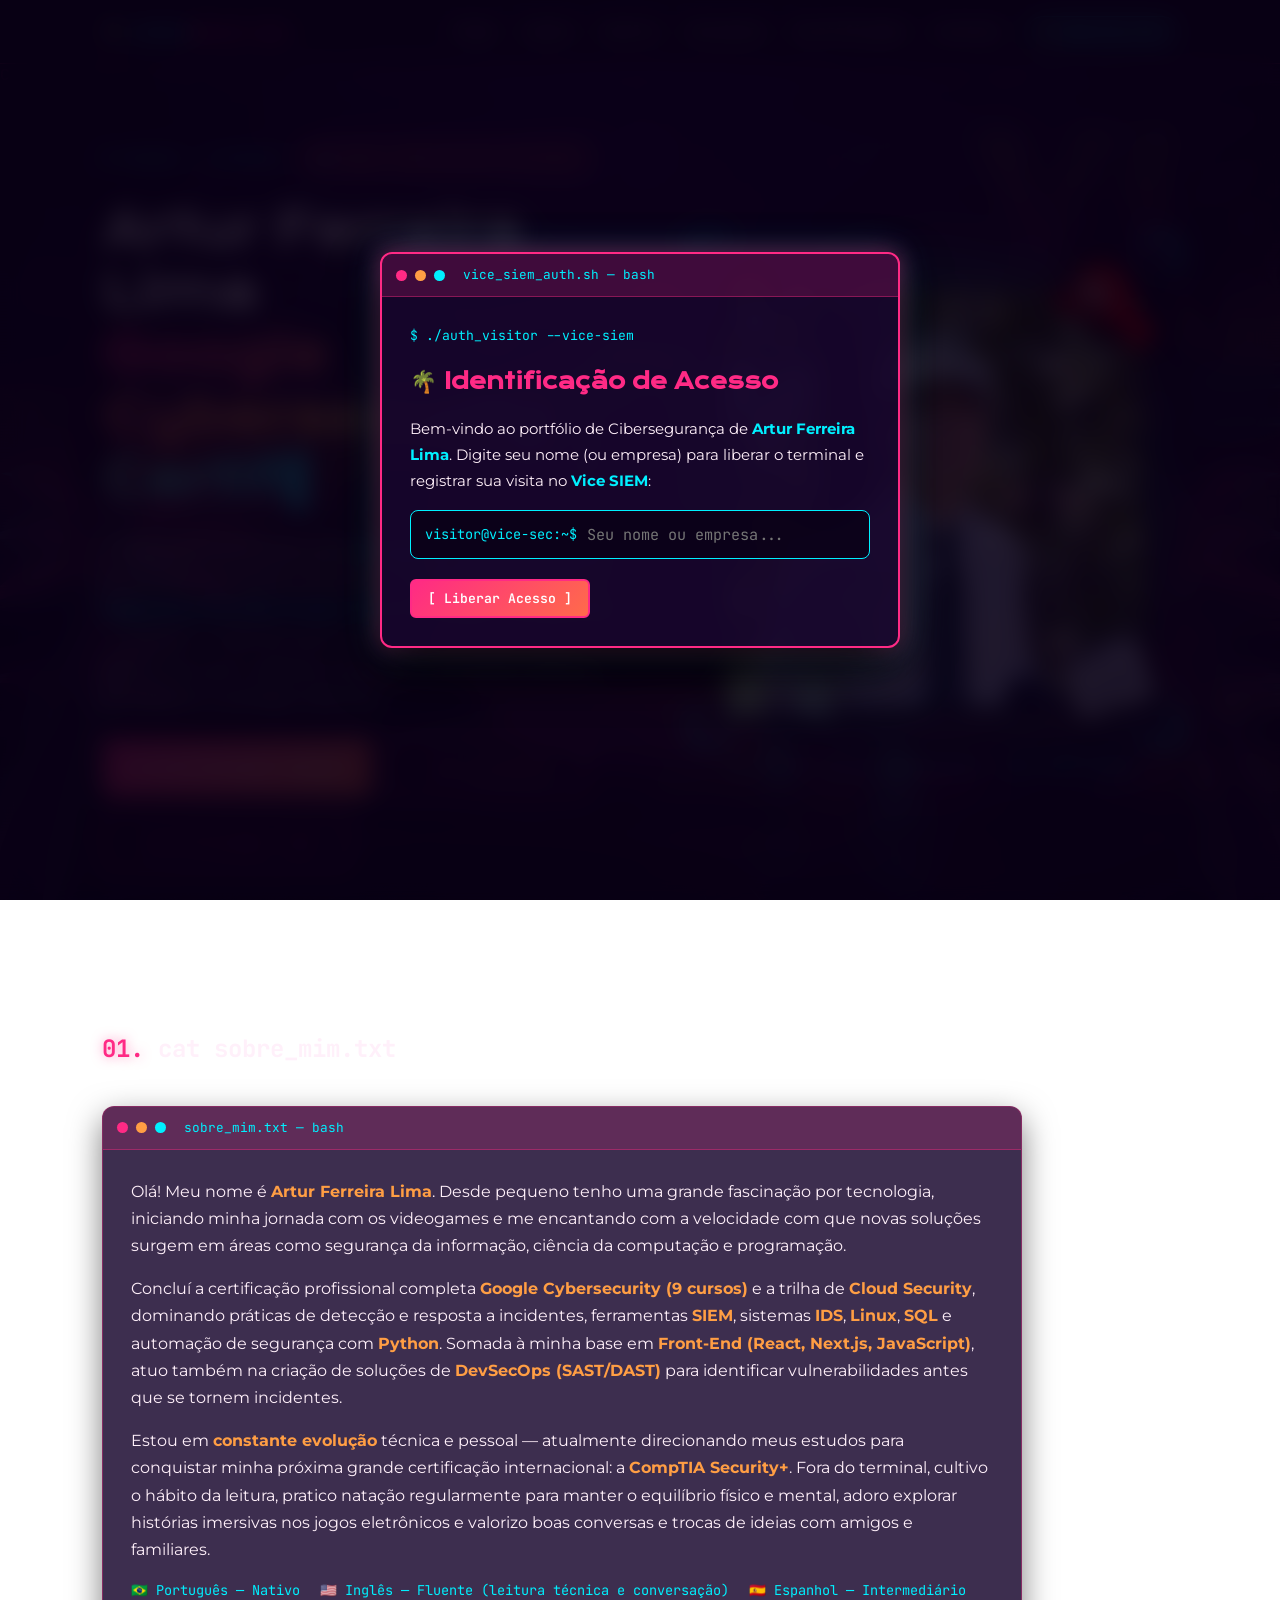
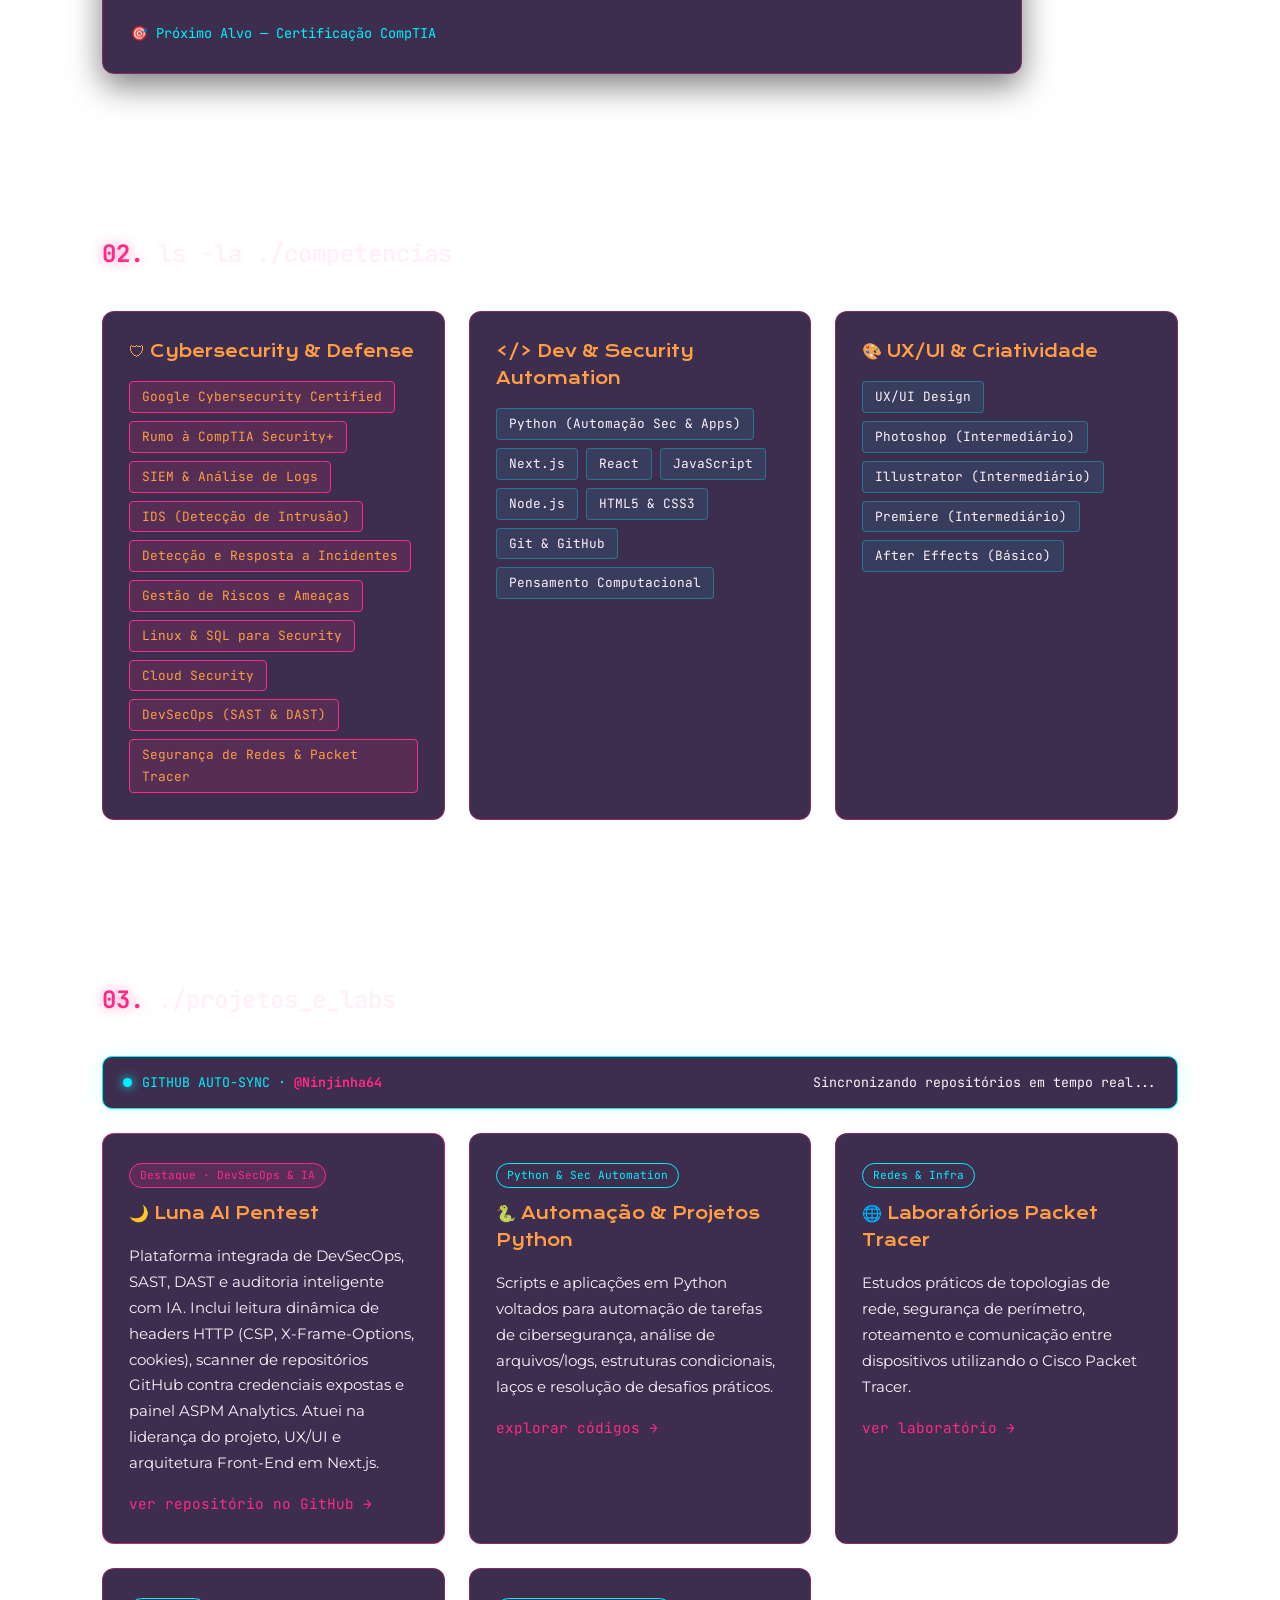
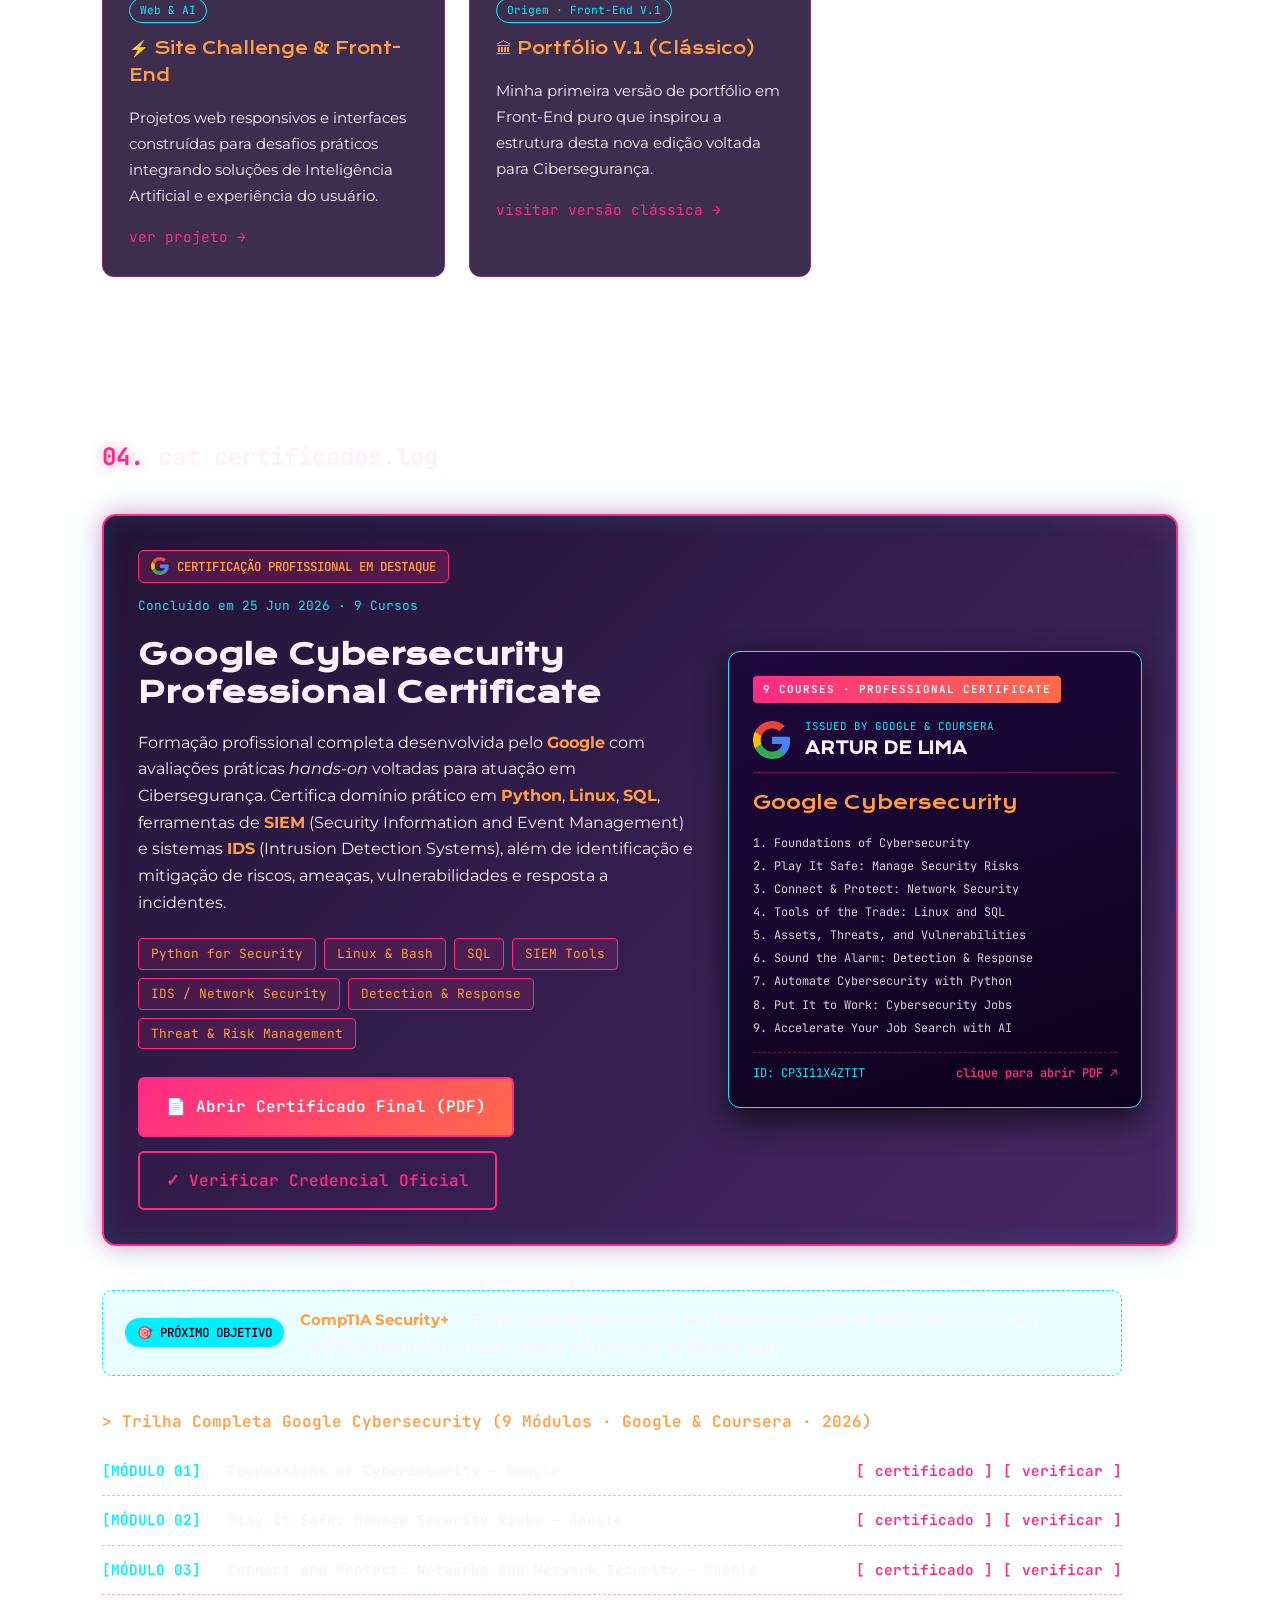
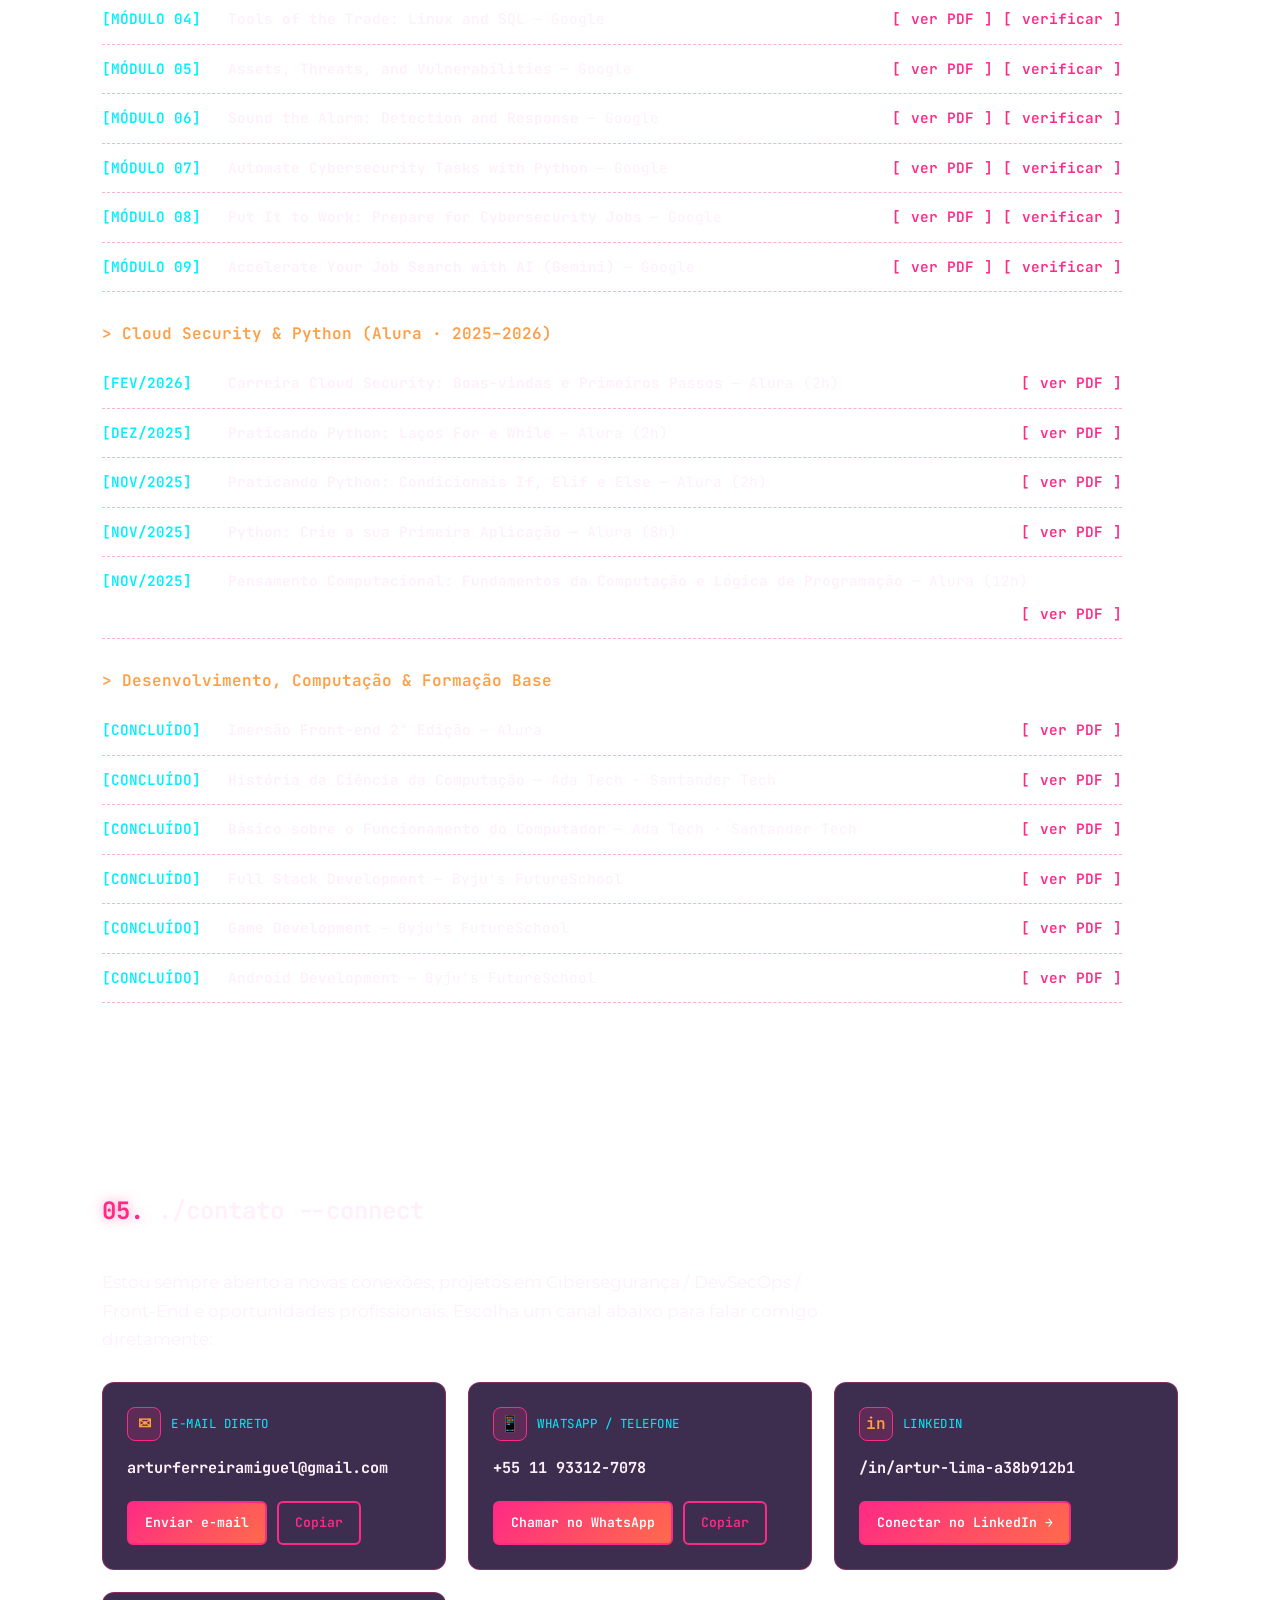
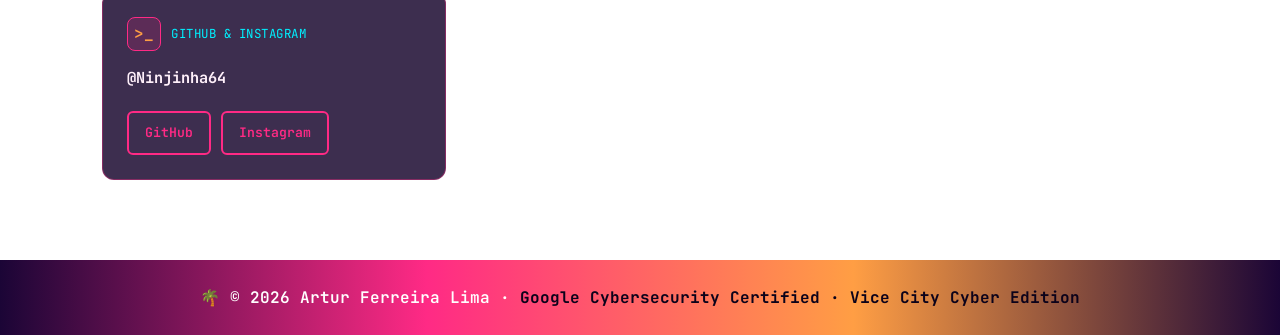
==== commit 2e154cdd: "feat: corrigir link LinkedIn e adicionar arte de fundo sutil GTA VI Vice City" ====
--- a/index.html
+++ b/index.html
@@ -16,9 +16,50 @@
 <body>
     <canvas id="matrix" aria-hidden="true"></canvas>
 
-    <!-- CENÁRIO GTA VI / VICE CITY (SOL SYNTHWAVE, GRID NEON & COQUEIROS ANIMADOS) -->
+    <!-- CENÁRIO GTA VI / VICE CITY (ARTE DE FUNDO, SOL SYNTHWAVE, SKYLINE, EMBLEMA VI & COQUEIROS) -->
     <div class="vice-scenery" aria-hidden="true">
+        <div class="vice-art-layer"></div>
         <div class="vice-sun"></div>
+
+        <!-- Emblema Sutil "VI" (Estilo GTA VI com Gradiente Sunset e Palmeira interna) -->
+        <svg class="vice-vi-watermark" viewBox="0 0 260 180" fill="none" xmlns="http://www.w3.org/2000/svg">
+            <defs>
+                <linearGradient id="viGrad" x1="0%" y1="0%" x2="0%" y2="100%">
+                    <stop offset="0%" stop-color="#ffea79"/>
+                    <stop offset="35%" stop-color="#ff9e44"/>
+                    <stop offset="70%" stop-color="#ff2a85"/>
+                    <stop offset="100%" stop-color="#7a0099"/>
+                </linearGradient>
+            </defs>
+            <!-- Letra V -->
+            <path d="M18 16 L62 16 L98 122 L134 16 L174 16 L114 166 L78 166 Z" fill="url(#viGrad)" stroke="#00f0ff" stroke-width="2" stroke-opacity="0.45"/>
+            <!-- Letra I -->
+            <rect x="190" y="16" width="46" height="150" fill="url(#viGrad)" stroke="#00f0ff" stroke-width="2" stroke-opacity="0.45"/>
+            <!-- Silhueta de Palmeira recortando o VI -->
+            <path d="M115 166 C118 130, 128 95, 146 58 L152 60 C138 97, 128 130, 126 166 Z" fill="#0b021a" opacity="0.85"/>
+            <path d="M149 59 C125 42, 92 40, 72 54 C96 50, 124 52, 149 59 Z" fill="#0b021a" opacity="0.85"/>
+            <path d="M149 59 C175 40, 208 42, 228 58 C202 52, 174 52, 149 59 Z" fill="#0b021a" opacity="0.85"/>
+            <path d="M149 59 C136 32, 110 18, 86 22 C112 28, 134 42, 149 59 Z" fill="#0b021a" opacity="0.85"/>
+            <path d="M149 59 C165 30, 195 18, 220 24 C194 30, 168 42, 149 59 Z" fill="#0b021a" opacity="0.85"/>
+        </svg>
+
+        <!-- Silhueta do Horizonte de Vice City (Prédios Art Deco, Gaivotas, Helicóptero e Esportivo) -->
+        <svg class="vice-skyline" viewBox="0 0 1440 220" preserveAspectRatio="none" fill="none" xmlns="http://www.w3.org/2000/svg">
+            <!-- Gaivotas no céu de fim de tarde -->
+            <path d="M520 42 Q528 34 536 42 Q544 34 552 42" stroke="#ff9e44" stroke-width="2" stroke-linecap="round" opacity="0.55"/>
+            <path d="M565 28 Q571 22 577 28 Q583 22 589 28" stroke="#ff9e44" stroke-width="1.8" stroke-linecap="round" opacity="0.45"/>
+            <path d="M880 36 Q887 29 894 36 Q901 29 908 36" stroke="#ff2a85" stroke-width="2" stroke-linecap="round" opacity="0.5"/>
+            <!-- Silhueta Prédios Ocean Drive / Vice City -->
+            <path d="M0 220 L0 165 L65 165 L65 130 L115 130 L115 170 L160 170 L160 110 L185 95 L210 110 L210 168 L260 168 L260 122 L320 122 L320 162 L390 162 L390 140 L445 140 L445 178 L1010 178 L1010 135 L1065 135 L1065 165 L1120 165 L1120 105 L1150 88 L1180 105 L1180 160 L1240 160 L1240 128 L1310 128 L1310 168 L1375 168 L1375 142 L1440 142 L1440 220 Z" fill="#0d021f" opacity="0.88"/>
+            <!-- Luzes neon sutis nos prédios Art Deco -->
+            <line x1="172" y1="115" x2="172" y2="165" stroke="#00f0ff" stroke-width="2" opacity="0.45"/>
+            <line x1="198" y1="115" x2="198" y2="165" stroke="#ff2a85" stroke-width="2" opacity="0.45"/>
+            <line x1="275" y1="132" x2="305" y2="132" stroke="#ff2a85" stroke-width="2" opacity="0.5"/>
+            <line x1="275" y1="144" x2="305" y2="144" stroke="#00f0ff" stroke-width="2" opacity="0.45"/>
+            <line x1="1138" y1="112" x2="1138" y2="158" stroke="#ff2a85" stroke-width="2" opacity="0.5"/>
+            <line x1="1162" y1="112" x2="1162" y2="158" stroke="#00f0ff" stroke-width="2" opacity="0.5"/>
+        </svg>
+
         <div class="vice-grid"></div>
 
         <!-- Coqueiros / Palmeiras Esquerda -->
@@ -528,9 +569,9 @@
                         <span class="contato-card__icone">in</span>
                         <span class="contato-card__tipo">LINKEDIN</span>
                     </div>
-                    <strong class="contato-card__valor">/in/artur-ferreira-miguel</strong>
+                    <strong class="contato-card__valor">/in/artur-lima-a38b912b1</strong>
                     <div class="contato-card__acoes">
-                        <a class="btn btn--cheio btn--sm" href="https://www.linkedin.com/in/artur-ferreira-miguel-a38b912b1/" target="_blank" rel="noopener">Conectar no LinkedIn →</a>
+                        <a class="btn btn--cheio btn--sm" href="https://www.linkedin.com/in/artur-lima-a38b912b1/" target="_blank" rel="noopener">Conectar no LinkedIn →</a>
                     </div>
                 </article>
 
--- a/styles/style.css
+++ b/styles/style.css
@@ -50,7 +50,7 @@
 
 #matrix { position: fixed; inset: 0; z-index: -3; opacity: .22; }
 
-/* CENÁRIO GTA VI / VICE CITY (SOL SYNTHWAVE, GRID & COQUEIROS) */
+/* CENÁRIO GTA VI / VICE CITY (ARTE DE FUNDO, SOL SYNTHWAVE, SKYLINE, EMBLEMA VI & COQUEIROS) */
 .vice-scenery {
     position: fixed;
     inset: 0;
@@ -61,6 +61,41 @@
 }
 body.tema-classico .vice-scenery {
     opacity: 0;
+}
+
+/* Imagem panorâmica sutil de Vice City ao fundo */
+.vice-art-layer {
+    position: absolute;
+    inset: 0;
+    background: url('../assets/vice-bg.jpg') center bottom / cover no-repeat;
+    opacity: .24;
+    mix-blend-mode: screen;
+    filter: saturate(1.25) contrast(1.08);
+    -webkit-mask-image: linear-gradient(180deg, rgba(0,0,0,.35) 0%, rgba(0,0,0,.85) 60%, rgba(0,0,0,.95) 100%);
+    mask-image: linear-gradient(180deg, rgba(0,0,0,.35) 0%, rgba(0,0,0,.85) 60%, rgba(0,0,0,.95) 100%);
+}
+
+/* Marca d'água sutil do emblema "VI" estilo GTA 6 */
+.vice-vi-watermark {
+    position: absolute;
+    top: 13%;
+    right: 7%;
+    width: clamp(150px, 18vw, 250px);
+    height: auto;
+    opacity: .13;
+    filter: drop-shadow(0 0 24px rgba(255, 42, 133, .55));
+    animation: flutuar 6s ease-in-out infinite;
+}
+
+/* Silhueta dos prédios Art Deco e gaivotas no horizonte */
+.vice-skyline {
+    position: absolute;
+    left: 0;
+    right: 0;
+    bottom: 24%;
+    width: 100%;
+    height: 150px;
+    opacity: .65;
 }
 
 /* Sol Synthwave no horizonte */
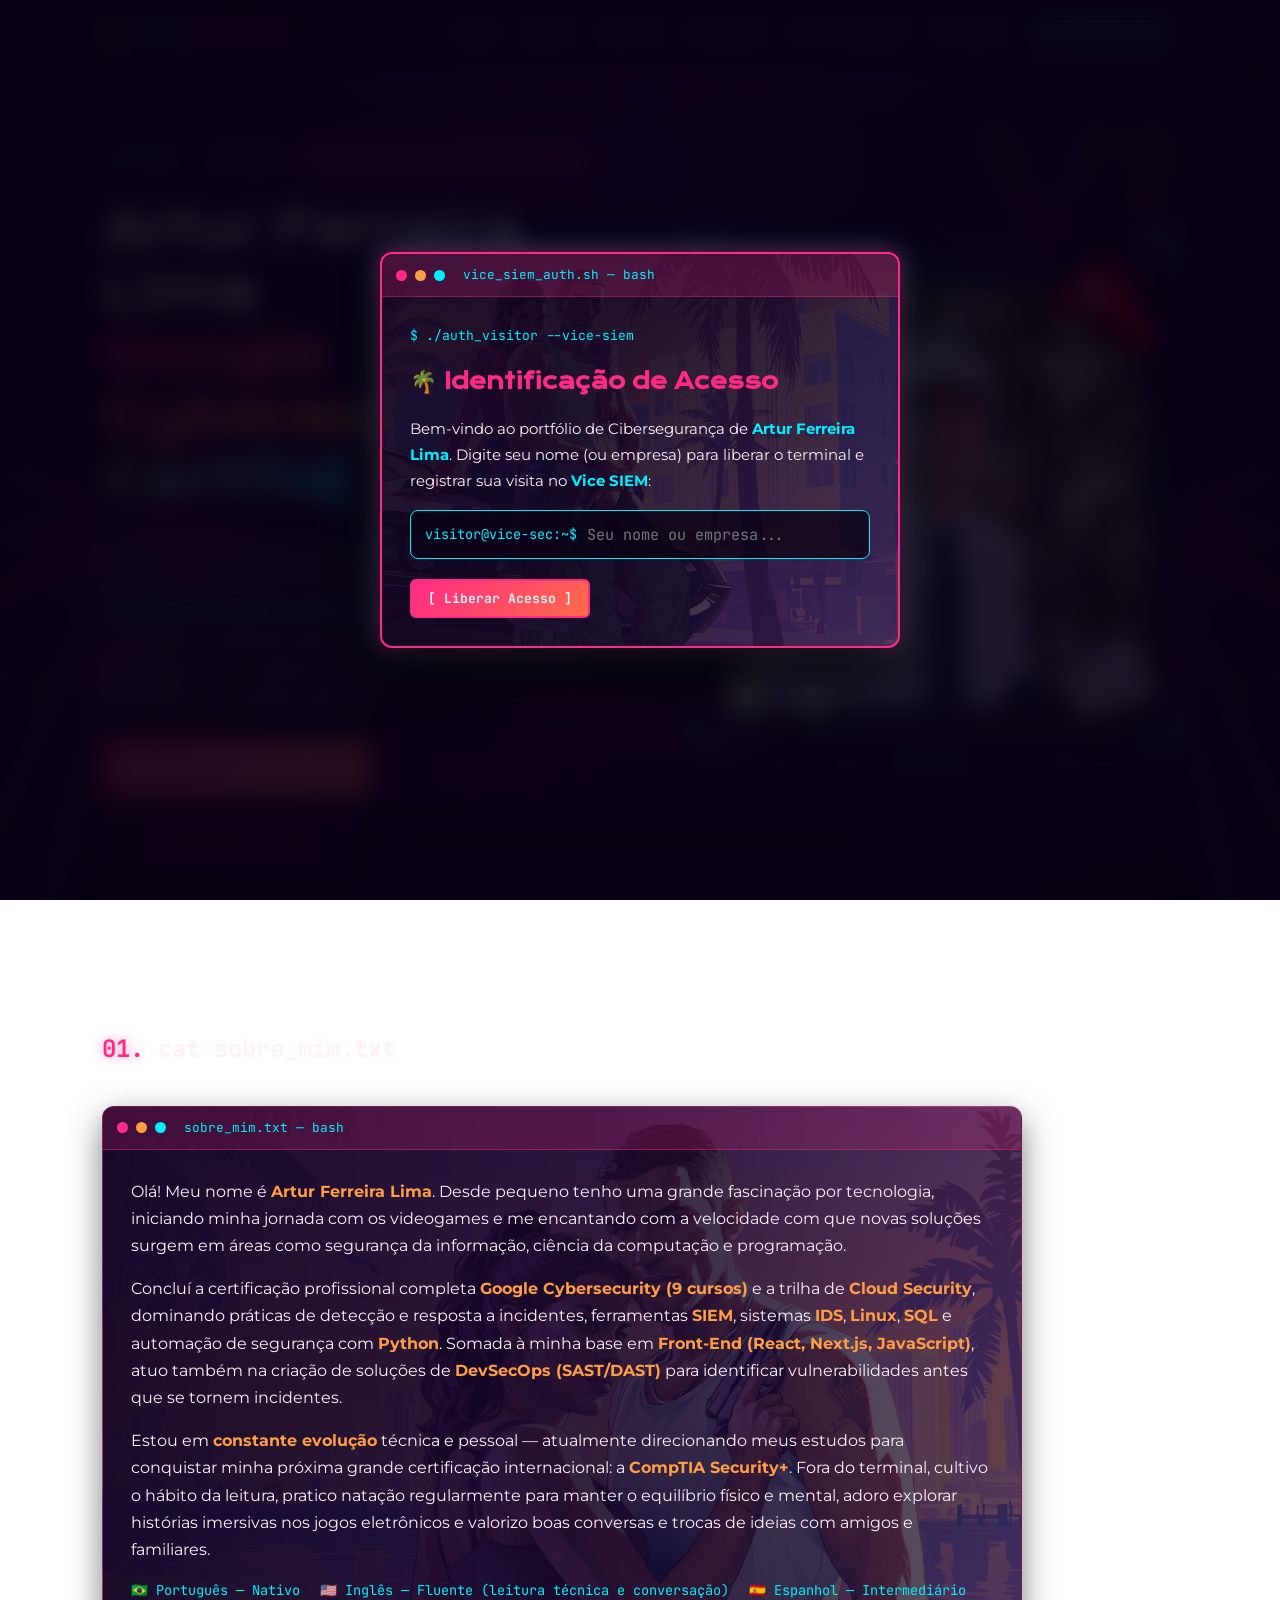
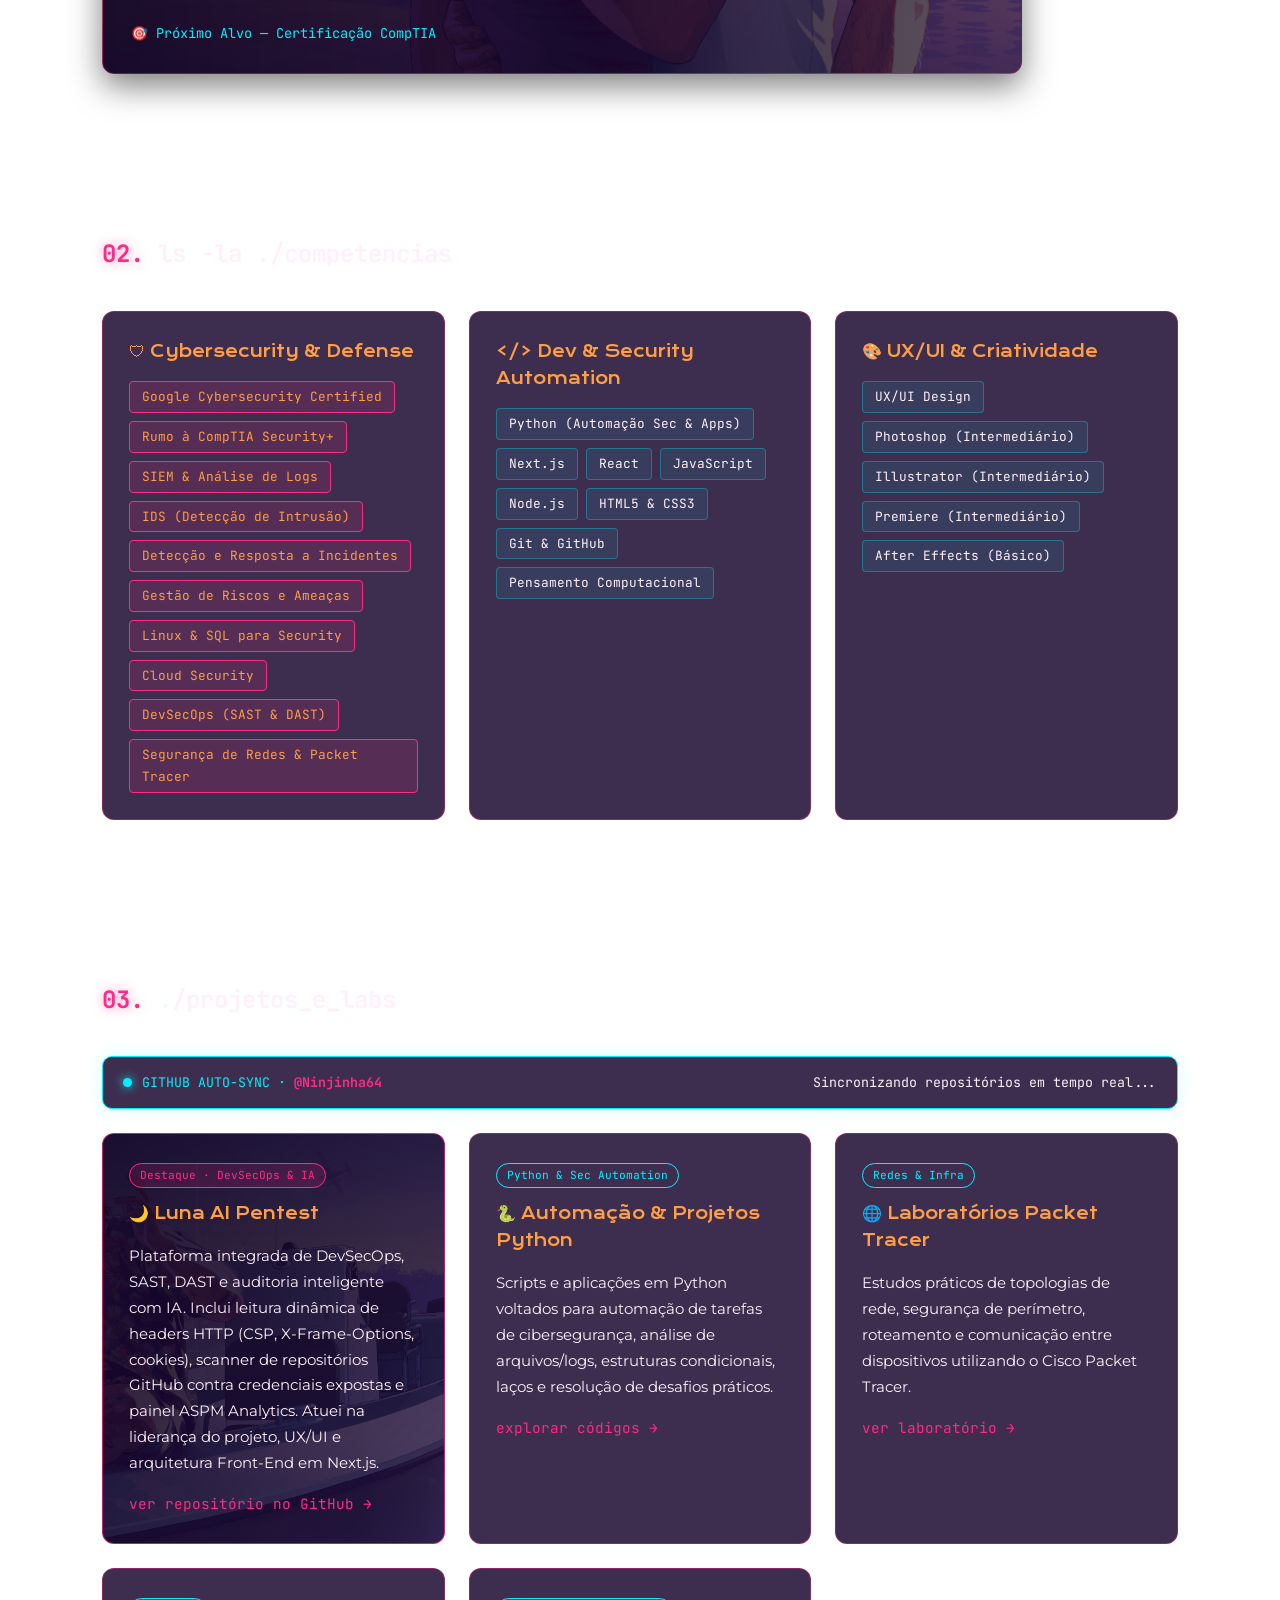
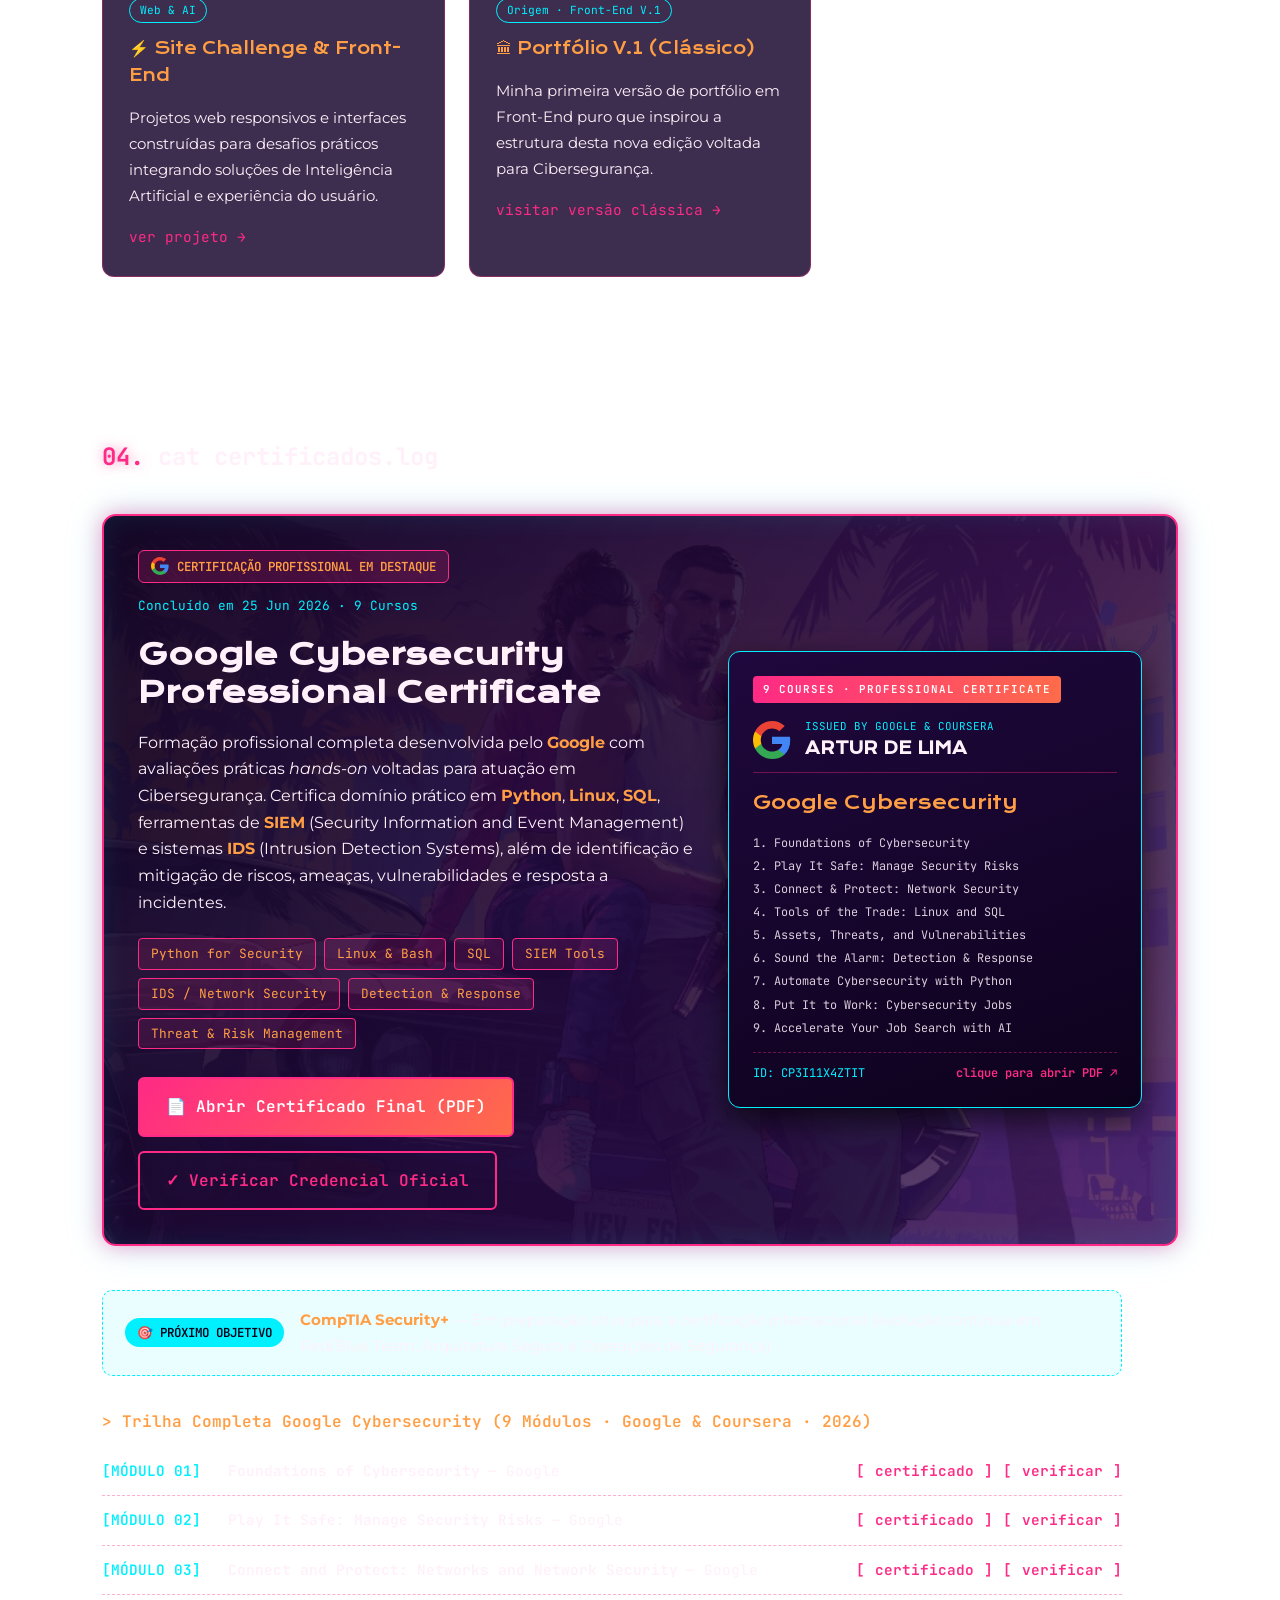
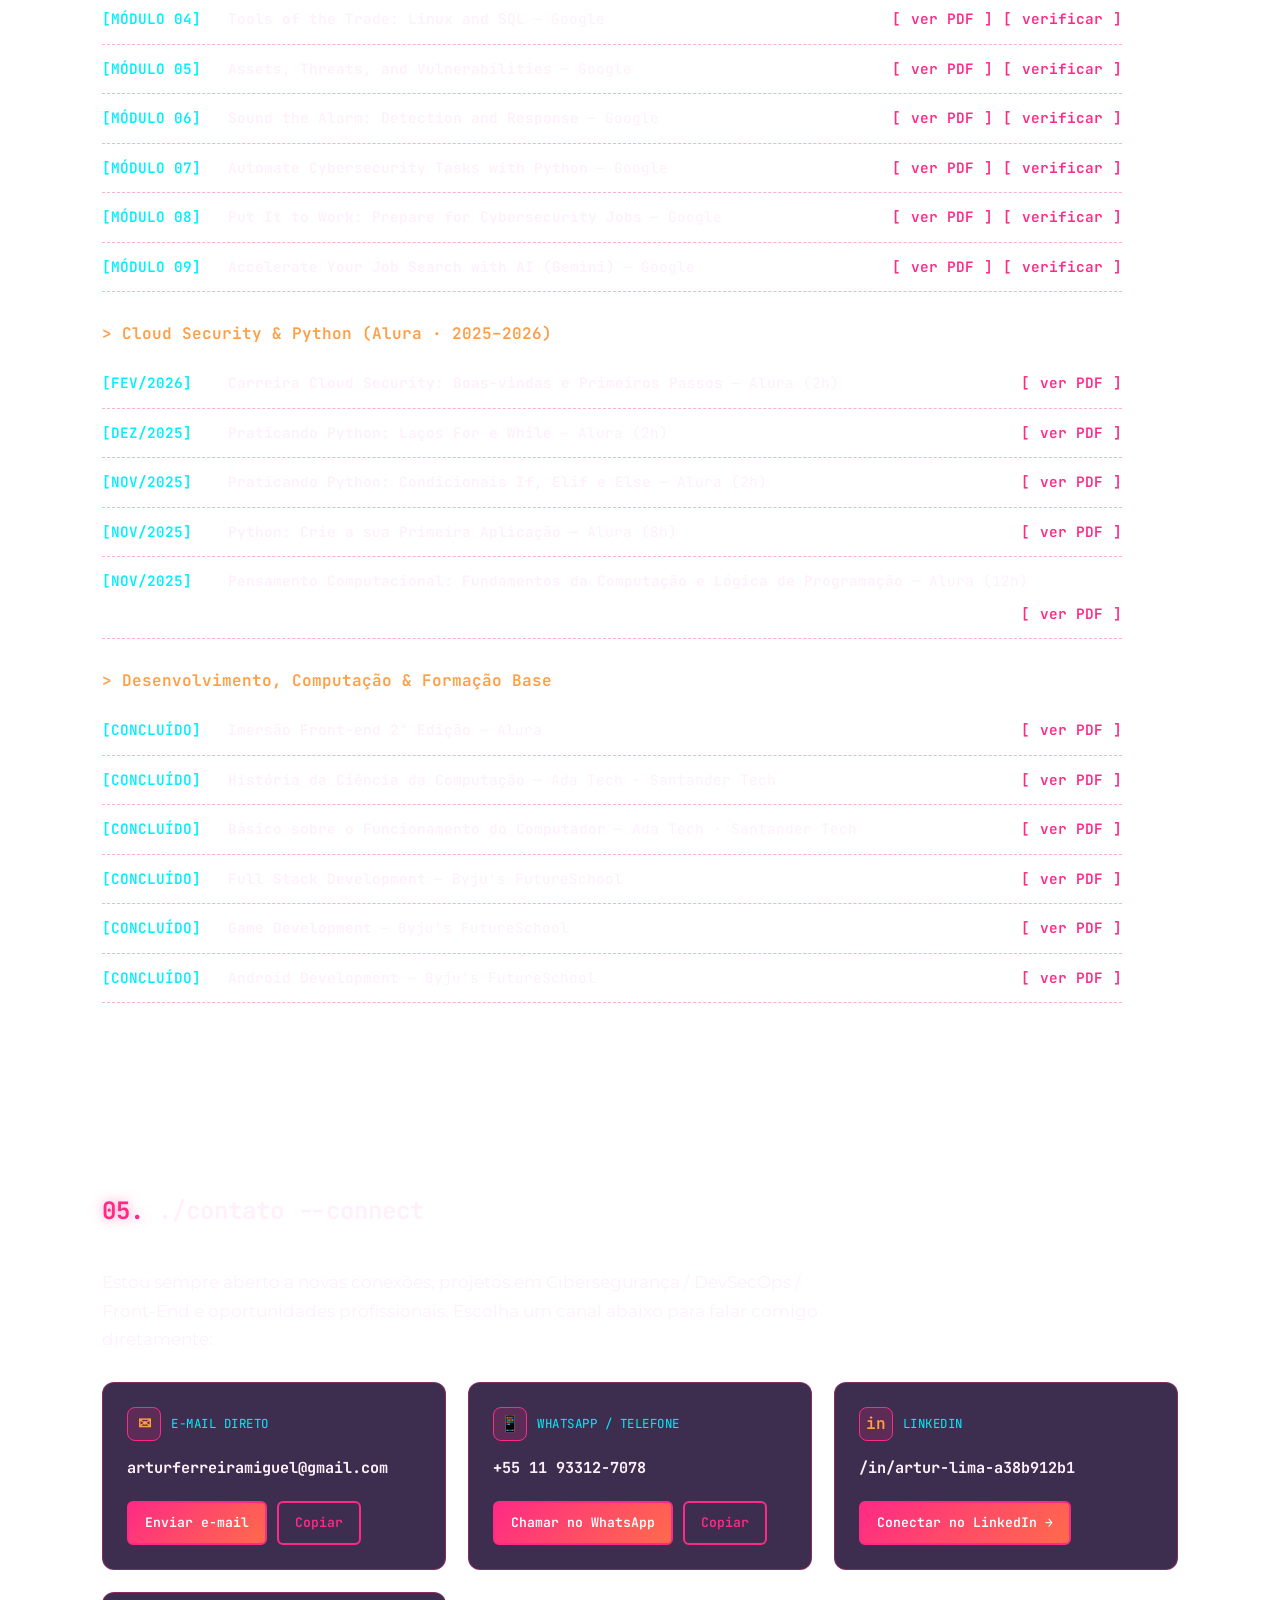
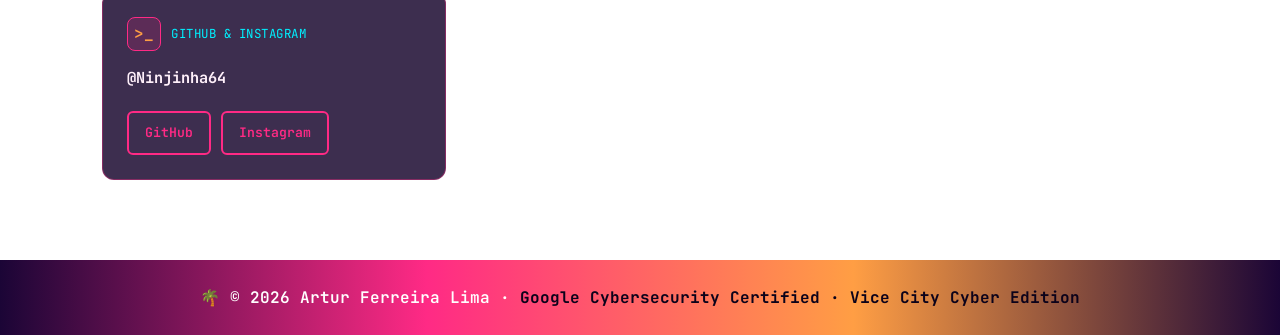
==== commit 9ee773f7: "feat: integrar as 3 artes oficiais do GTA VI no fundo e nos cards" ====
--- a/index.html
+++ b/index.html
@@ -16,9 +16,11 @@
 <body>
     <canvas id="matrix" aria-hidden="true"></canvas>
 
-    <!-- CENÁRIO GTA VI / VICE CITY (ARTE DE FUNDO, SOL SYNTHWAVE, SKYLINE, EMBLEMA VI & COQUEIROS) -->
+    <!-- CENÁRIO GTA VI / VICE CITY (3 ARTES OFICIAIS EM CROSSFADE, SOL SYNTHWAVE, SKYLINE, EMBLEMA VI & COQUEIROS) -->
     <div class="vice-scenery" aria-hidden="true">
-        <div class="vice-art-layer"></div>
+        <div class="vice-art-layer vice-art--1"></div>
+        <div class="vice-art-layer vice-art--2"></div>
+        <div class="vice-art-layer vice-art--3"></div>
         <div class="vice-sun"></div>
 
         <!-- Emblema Sutil "VI" (Estilo GTA VI com Gradiente Sunset e Palmeira interna) -->
--- a/styles/style.css
+++ b/styles/style.css
@@ -63,16 +63,36 @@
     opacity: 0;
 }
 
-/* Imagem panorâmica sutil de Vice City ao fundo */
+/* As 3 artes oficiais do GTA VI integradas de forma sutil no fundo em crossfade */
 .vice-art-layer {
     position: absolute;
     inset: 0;
-    background: url('../assets/vice-bg.jpg') center bottom / cover no-repeat;
-    opacity: .24;
+    background-position: center center;
+    background-size: cover;
+    background-repeat: no-repeat;
     mix-blend-mode: screen;
-    filter: saturate(1.25) contrast(1.08);
-    -webkit-mask-image: linear-gradient(180deg, rgba(0,0,0,.35) 0%, rgba(0,0,0,.85) 60%, rgba(0,0,0,.95) 100%);
-    mask-image: linear-gradient(180deg, rgba(0,0,0,.35) 0%, rgba(0,0,0,.85) 60%, rgba(0,0,0,.95) 100%);
+    filter: saturate(1.2) contrast(1.06);
+    -webkit-mask-image: radial-gradient(circle at 55% 45%, rgba(0,0,0,.95) 0%, rgba(0,0,0,.55) 60%, rgba(0,0,0,.15) 100%);
+    mask-image: radial-gradient(circle at 55% 45%, rgba(0,0,0,.95) 0%, rgba(0,0,0,.55) 60%, rgba(0,0,0,.15) 100%);
+    opacity: 0;
+    animation: viceArtCycle 24s ease-in-out infinite;
+}
+.vice-art--1 {
+    background-image: url('../assets/gta6-hood.jpg');
+    animation-delay: 0s;
+}
+.vice-art--2 {
+    background-image: url('../assets/gta6-beach.jpg');
+    animation-delay: 8s;
+}
+.vice-art--3 {
+    background-image: url('../assets/gta6-keys.jpg');
+    animation-delay: 16s;
+}
+@keyframes viceArtCycle {
+    0%, 100% { opacity: .26; transform: scale(1); }
+    28% { opacity: .26; transform: scale(1.03); }
+    38%, 90% { opacity: 0; transform: scale(1.04); }
 }
 
 /* Marca d'água sutil do emblema "VI" estilo GTA 6 */
@@ -188,8 +208,11 @@
     opacity: 0; visibility: hidden; pointer-events: none;
 }
 .gate-janela {
+    position: relative;
     width: 100%; max-width: 520px;
-    background: var(--bg-2);
+    background:
+        linear-gradient(135deg, rgba(16, 4, 34, .92) 30%, rgba(24, 7, 46, .74) 100%),
+        url('../assets/gta6-hood.jpg') right center / cover no-repeat;
     border: 2px solid var(--ambar);
     border-radius: 12px;
     box-shadow: 0 20px 50px rgba(0, 0, 0, .85), var(--glow);
@@ -412,15 +435,21 @@
 .secao__titulo { font-family: var(--mono); font-size: 1.5rem; margin-bottom: 36px; color: var(--creme); }
 .secao__titulo span { color: var(--ambar); text-shadow: 0 0 12px rgba(255, 42, 133, .5); }
 
-/* JANELA */
+/* JANELA (Com arte sutil GTA VI Beach integrada ao fundo direito) */
 .janela {
+    position: relative;
     border: 1px solid var(--borda);
     border-radius: 12px;
-    background: var(--bg-2);
+    background:
+        linear-gradient(90deg, rgba(18, 5, 38, .96) 0%, rgba(22, 6, 44, .88) 55%, rgba(24, 7, 46, .68) 100%),
+        url('../assets/gta6-beach.jpg') right center / cover no-repeat;
     backdrop-filter: blur(10px);
     overflow: hidden;
     max-width: 920px;
     box-shadow: 0 12px 32px rgba(0, 0, 0, .5);
+}
+body.tema-classico .janela {
+    background: var(--bg-2);
 }
 .janela__barra { display: flex; align-items: center; gap: 8px; padding: 10px 14px; background: rgba(255, 42, 133, .18); border-bottom: 1px solid var(--borda); }
 .janela__barra b { width: 11px; height: 11px; border-radius: 50%; background: var(--ambar); }
@@ -487,13 +516,21 @@
 .card--proj a { font-family: var(--mono); font-size: .9rem; }
 .badge { font-family: var(--mono); font-size: .7rem; border: 1px solid var(--verde); color: var(--verde); padding: 2px 10px; border-radius: 20px; display: inline-block; margin-bottom: 12px; }
 .badge--ambar { border-color: var(--ambar); color: var(--ambar); background: rgba(255, 42, 133, .14); }
-.card--destaque { border-color: rgba(255, 42, 133, .65); }
+.card--destaque {
+    border-color: rgba(255, 42, 133, .65);
+    background:
+        linear-gradient(135deg, rgba(18, 5, 38, .94) 0%, rgba(28, 8, 56, .76) 100%),
+        url('../assets/gta6-keys.jpg') right center / cover no-repeat;
+}
+body.tema-classico .card--destaque {
+    background: var(--bg-2);
+}
 
 .tags { list-style: none; display: flex; flex-wrap: wrap; gap: 8px; }
 .tags li { font-family: var(--mono); font-size: .8rem; padding: 4px 12px; border-radius: 4px; background: rgba(0, 240, 255, .08); border: 1px solid rgba(0, 240, 255, .3); color: var(--creme); }
 .tags--sec li { border-color: var(--ambar); color: var(--sunset); background: rgba(255, 42, 133, .12); }
 
-/* GOOGLE CYBERSECURITY SPOTLIGHT */
+/* GOOGLE CYBERSECURITY SPOTLIGHT (Com arte sutil GTA VI Hood integrada) */
 .google-spotlight {
     position: relative;
     display: grid;
@@ -503,10 +540,15 @@
     padding: 34px;
     margin-bottom: 44px;
     border-radius: 14px;
-    background: linear-gradient(135deg, rgba(20, 5, 42, .94) 0%, rgba(45, 10, 78, .88) 100%);
+    background:
+        linear-gradient(125deg, rgba(16, 4, 34, .95) 0%, rgba(35, 8, 64, .86) 60%, rgba(45, 10, 78, .72) 100%),
+        url('../assets/gta6-hood.jpg') center center / cover no-repeat;
     border: 2px solid var(--ambar);
     box-shadow: var(--glow), inset 0 0 28px rgba(0, 240, 255, .1);
     overflow: hidden;
+}
+body.tema-classico .google-spotlight {
+    background: linear-gradient(135deg, rgba(20, 27, 17, .96) 0%, rgba(34, 45, 27, .88) 100%);
 }
 .google-spotlight::before {
     content: '';
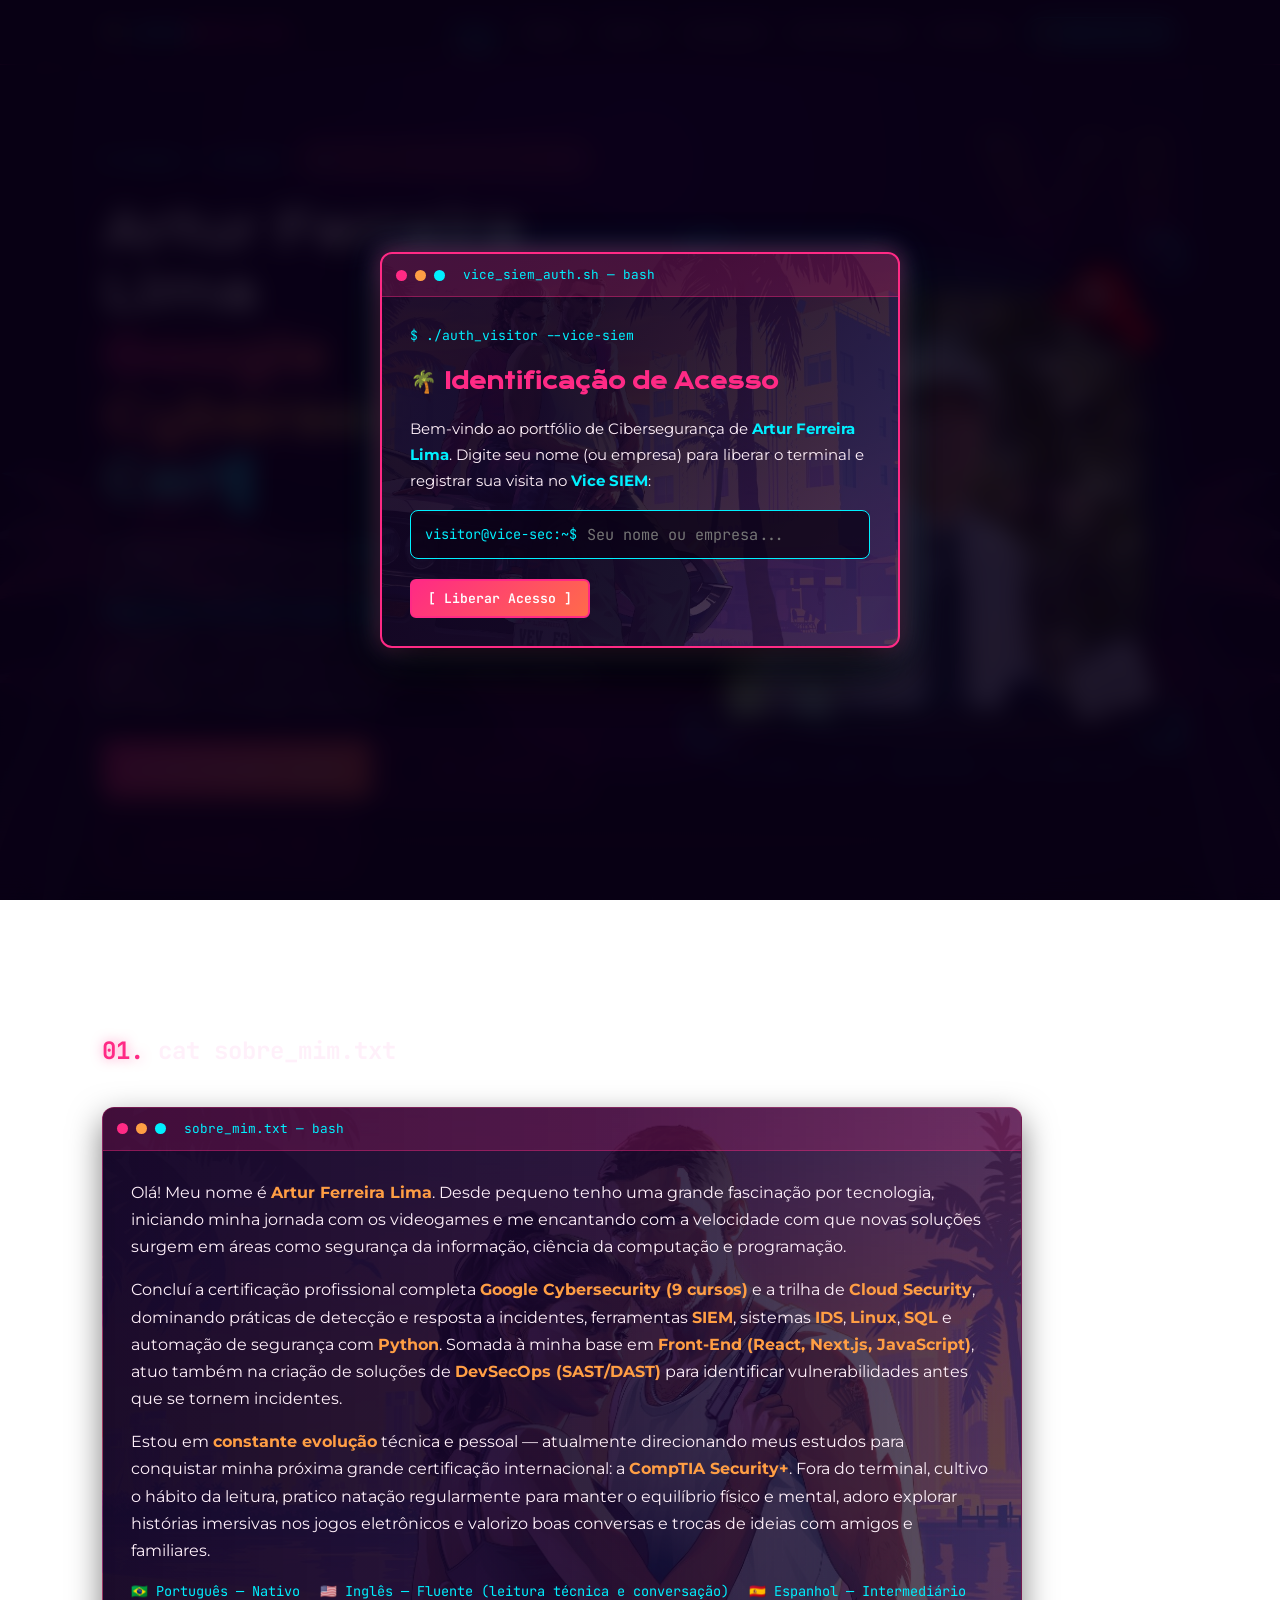
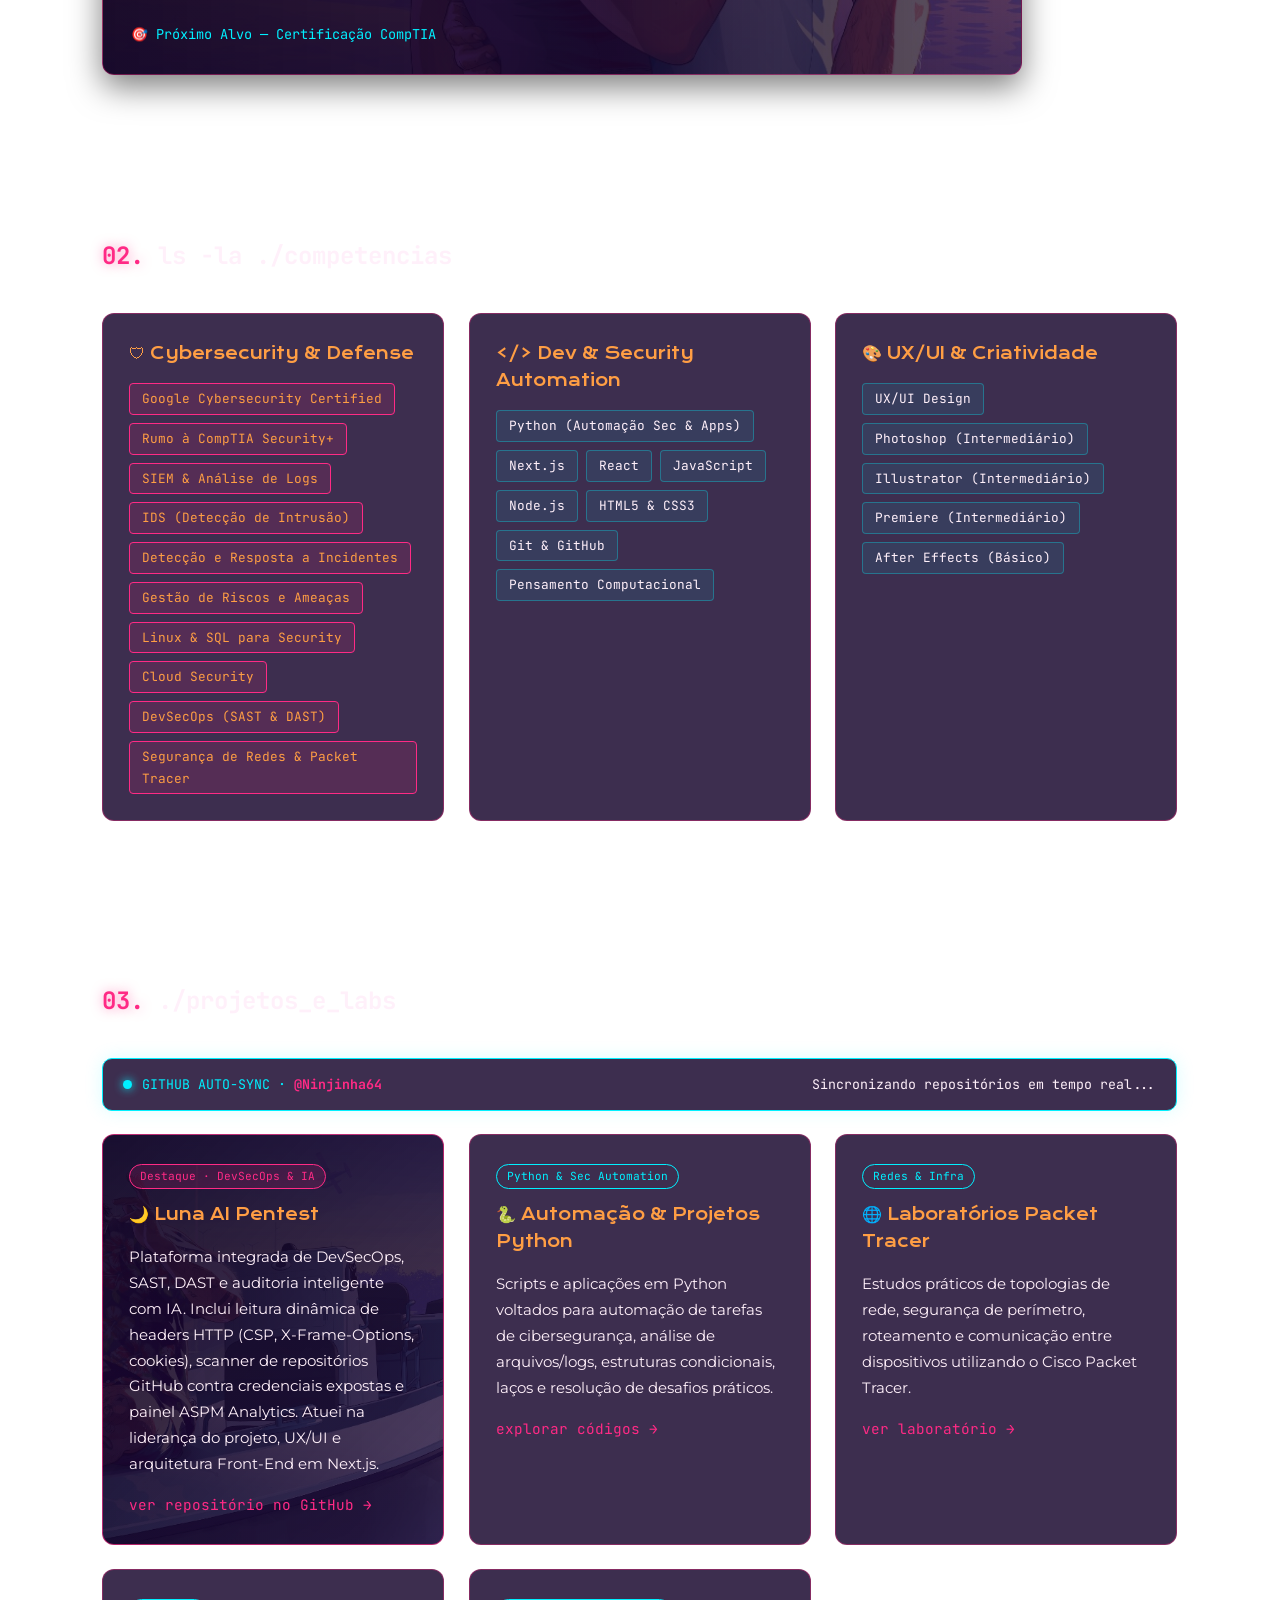
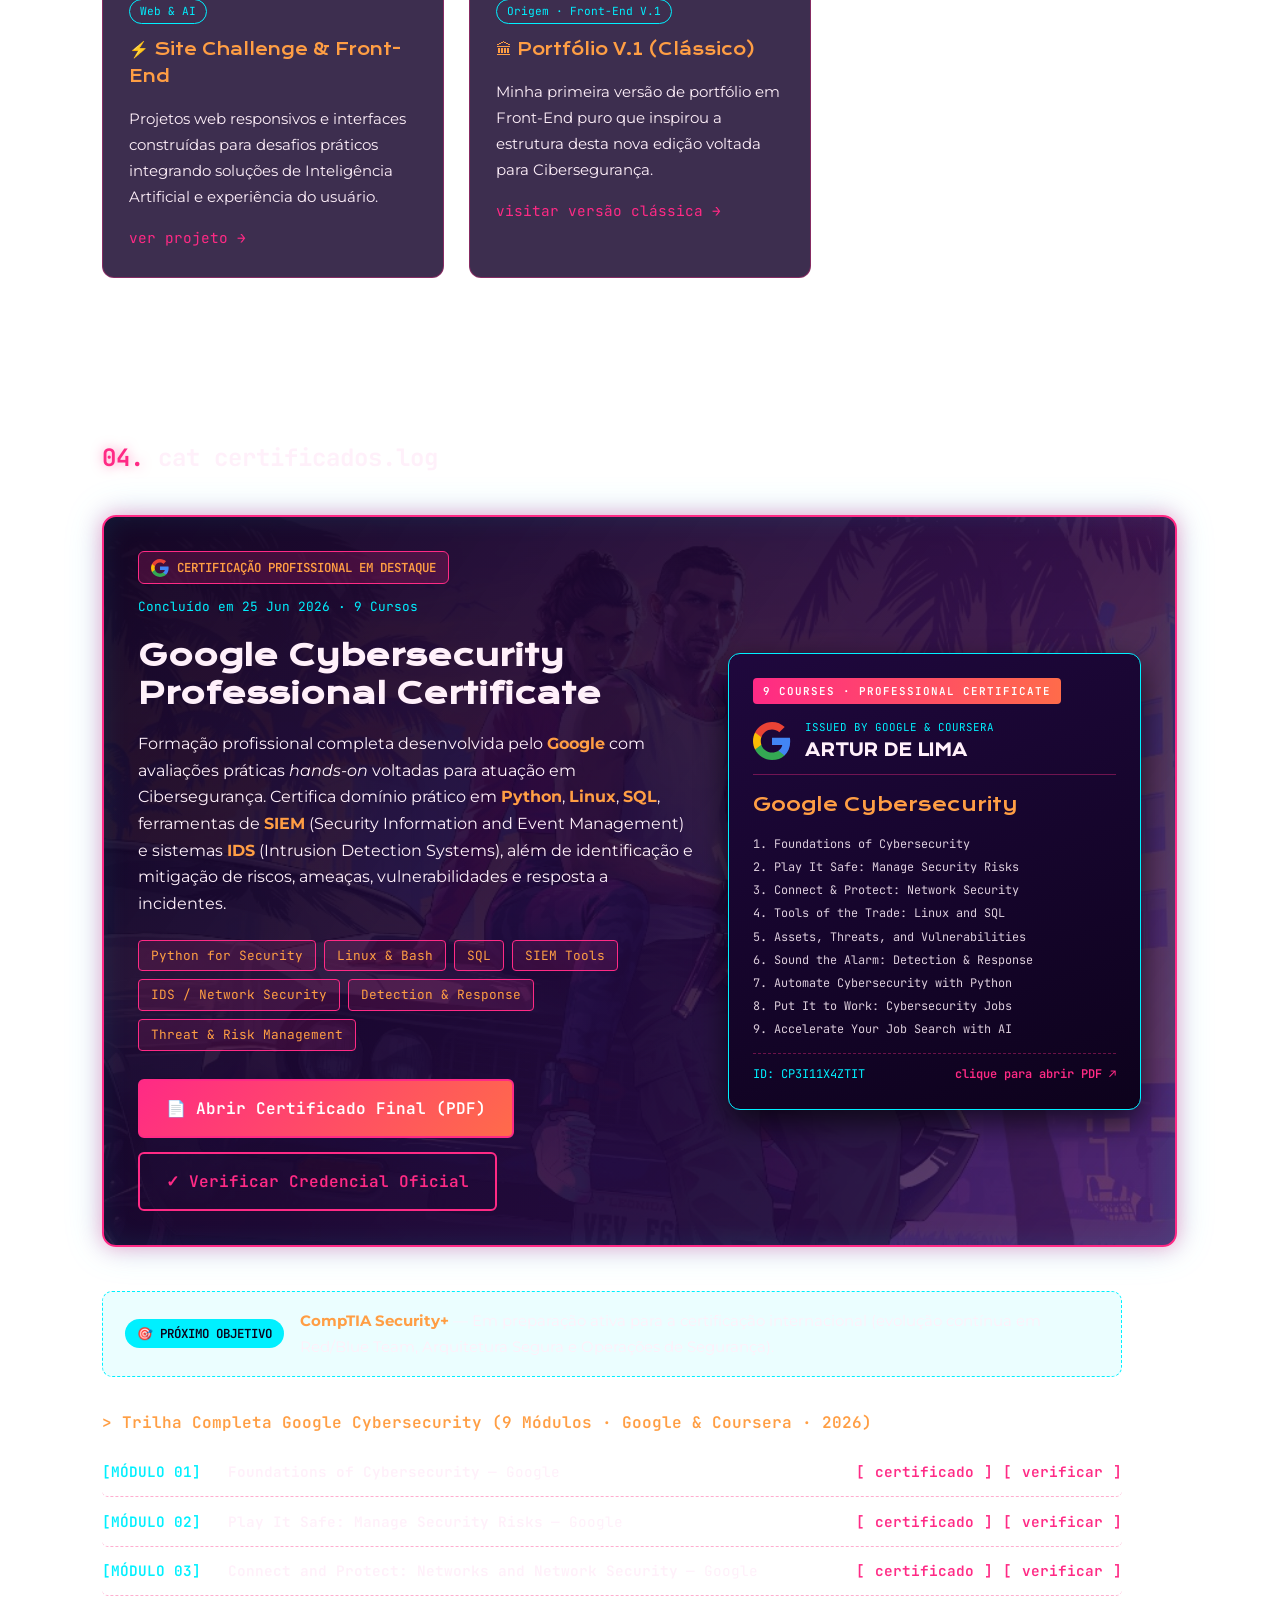
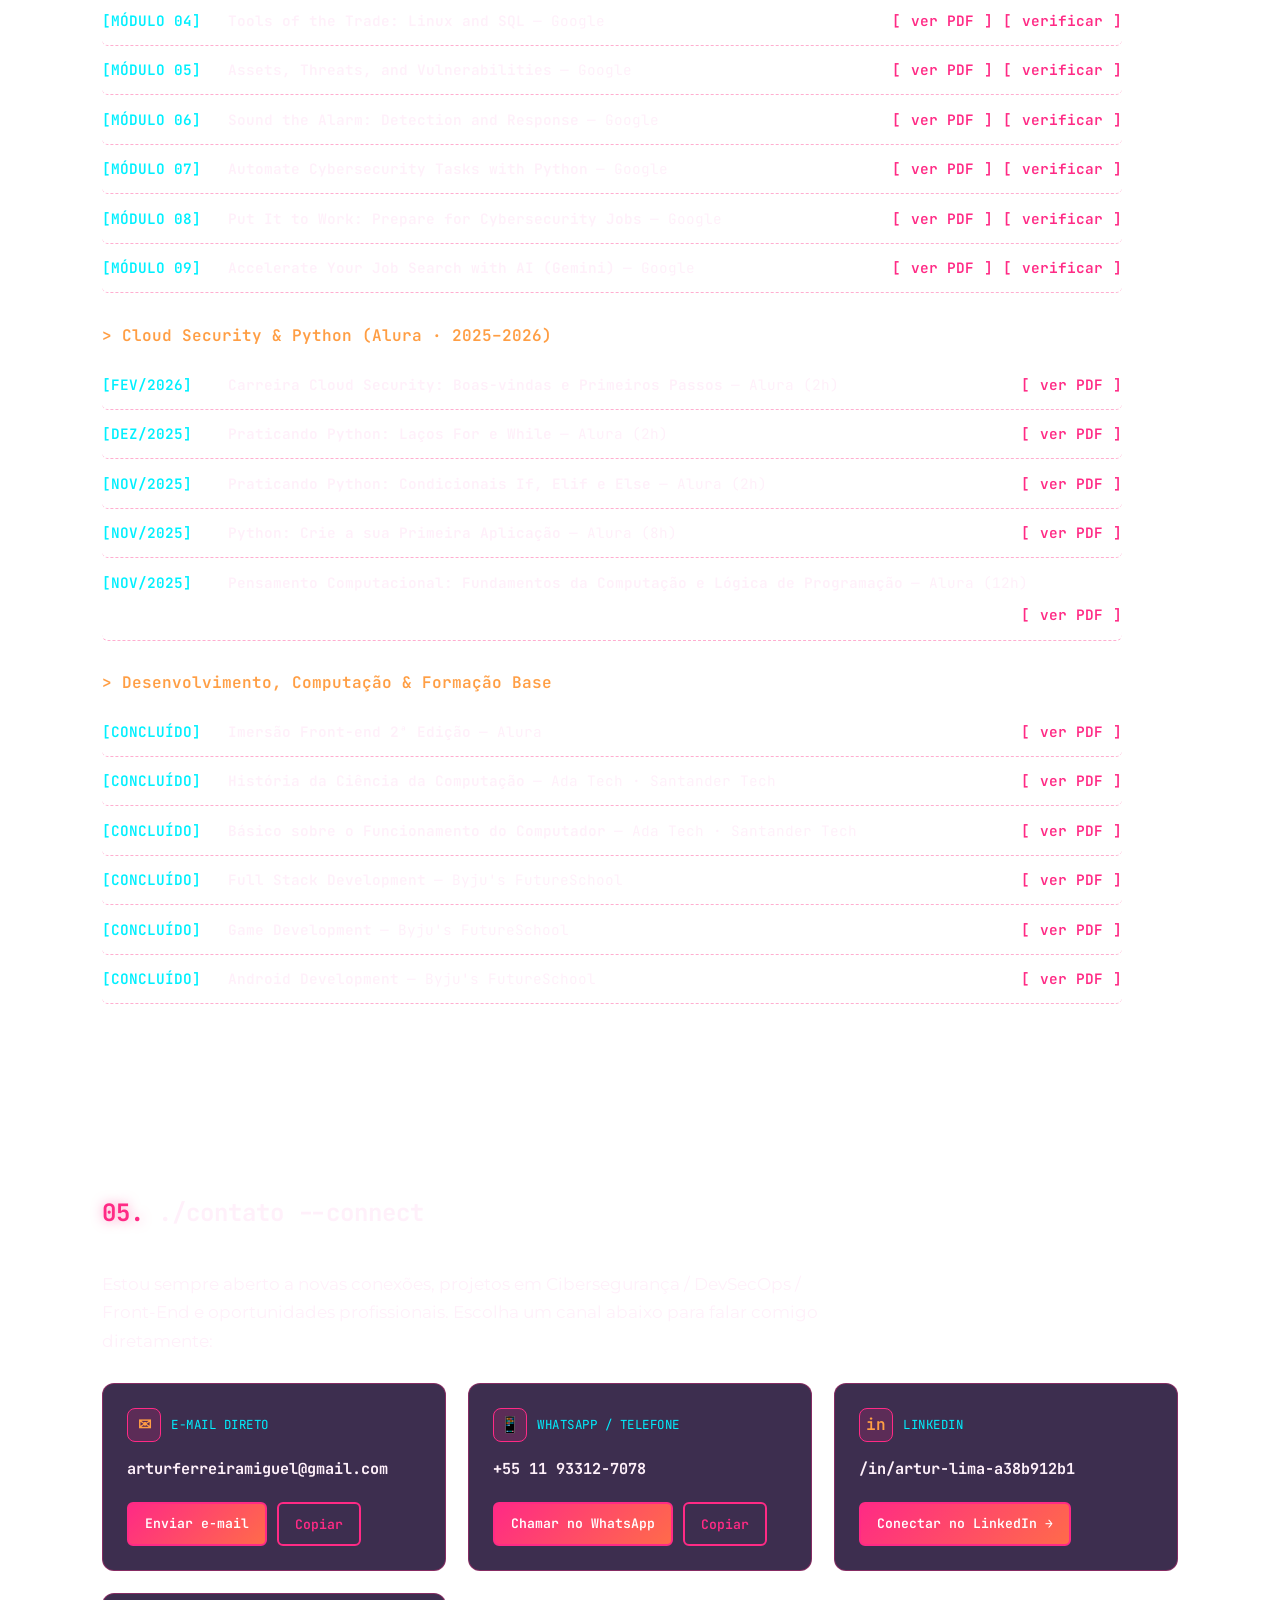
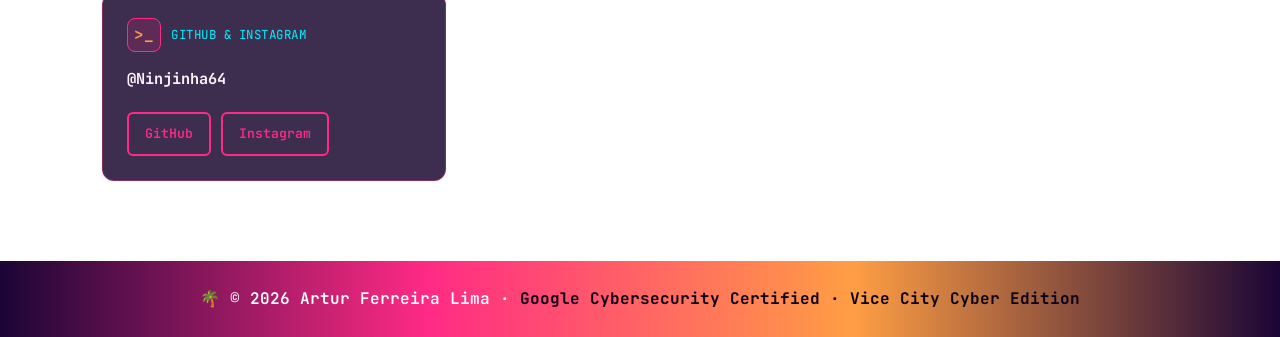
==== commit 167e874f: "feat: adicionar pacote completo de animacoes UX cyber e micro-interacoes" ====
--- a/index.html
+++ b/index.html
@@ -117,6 +117,9 @@
     </div>
 
     <div class="scanlines" aria-hidden="true"></div>
+    <div id="scroll-progress" class="scroll-progress" aria-hidden="true"></div>
+    <div id="cyber-toast" class="cyber-toast" role="status" aria-live="polite"></div>
+    <button type="button" id="back-to-top" class="back-to-top" aria-label="Voltar ao topo" title="Voltar ao topo">↑</button>
 
     <!-- TERMINAL ACCESS GATE (Identificação do Visitante + Log SIEM) -->
     <div id="gate-modal" class="gate-overlay" role="dialog" aria-modal="true" aria-labelledby="gate-titulo">
--- a/styles/style.css
+++ b/styles/style.css
@@ -783,6 +783,210 @@
 }
 .rodape span { color: #0b021a; font-weight: 700; }
 
+/* ===== ANIMAÇÕES DE UX, SCROLL PROGRESS, REVEAL, HOLOGRAM CARDS & TOAST ===== */
+
+/* 1. Barra de Progresso de Leitura no Topo */
+.scroll-progress {
+    position: fixed;
+    top: 0;
+    left: 0;
+    height: 3px;
+    width: 0%;
+    z-index: 120;
+    background: linear-gradient(90deg, var(--ambar), var(--sunset), var(--verde));
+    box-shadow: 0 0 14px var(--ambar), 0 0 24px var(--verde);
+    transition: width .08s linear;
+    pointer-events: none;
+}
+
+/* 2. Link Ativo no Menu (ScrollSpy) + Sublinhado Animado */
+.topo__menu a {
+    position: relative;
+    padding: 4px 0;
+}
+.topo__menu a::after {
+    content: '';
+    position: absolute;
+    left: 0;
+    bottom: -2px;
+    width: 100%;
+    height: 2px;
+    background: linear-gradient(90deg, var(--ambar), var(--verde));
+    box-shadow: 0 0 10px var(--verde);
+    transform: scaleX(0);
+    transform-origin: right;
+    transition: transform .3s cubic-bezier(.22, 1, .36, 1);
+}
+.topo__menu a:hover::after,
+.topo__menu a.ativo::after {
+    transform: scaleX(1);
+    transform-origin: left;
+}
+.topo__menu a.ativo {
+    color: var(--verde);
+    text-shadow: 0 0 12px rgba(0, 240, 255, .55);
+}
+
+/* 3. Scroll Reveal em Cascata (Fade + Slide + Blur) */
+.reveal {
+    opacity: 0;
+    transform: translateY(28px) scale(.985);
+    filter: blur(4px);
+    transition:
+        opacity .65s cubic-bezier(.22, 1, .36, 1),
+        transform .65s cubic-bezier(.22, 1, .36, 1),
+        filter .65s cubic-bezier(.22, 1, .36, 1);
+    transition-delay: var(--delay, 0ms);
+    will-change: opacity, transform;
+}
+.reveal.visivel {
+    opacity: 1;
+    transform: translateY(0) scale(1);
+    filter: blur(0);
+}
+
+/* 4. Efeito Spotlight Holográfico que segue o Mouse nos Cards */
+.card,
+.contato-card,
+.google-spotlight,
+.janela {
+    position: relative;
+    overflow: hidden;
+}
+.card::before,
+.contato-card::before {
+    content: '';
+    position: absolute;
+    inset: 0;
+    background: radial-gradient(
+        380px circle at var(--mouse-x, -500px) var(--mouse-y, -500px),
+        rgba(0, 240, 255, .14),
+        rgba(255, 42, 133, .08) 40%,
+        transparent 70%
+    );
+    opacity: 0;
+    transition: opacity .35s ease;
+    pointer-events: none;
+    z-index: 0;
+}
+.card:hover::before,
+.contato-card:hover::before {
+    opacity: 1;
+}
+.card > *,
+.contato-card > * {
+    position: relative;
+    z-index: 1;
+}
+
+/* 5. Efeito Shimmer / Brilho Deslizante nos Botões e Tags */
+.btn {
+    position: relative;
+    overflow: hidden;
+}
+.btn::after {
+    content: '';
+    position: absolute;
+    top: 0;
+    left: -120%;
+    width: 70%;
+    height: 100%;
+    background: linear-gradient(
+        110deg,
+        transparent,
+        rgba(255, 255, 255, .28),
+        transparent
+    );
+    transition: left .55s ease;
+    pointer-events: none;
+}
+.btn:hover::after {
+    left: 140%;
+}
+.tags li {
+    transition: transform .22s ease, border-color .22s ease, box-shadow .22s ease, background .22s ease;
+}
+.tags li:hover {
+    transform: translateY(-3px) scale(1.04);
+    border-color: var(--verde);
+    box-shadow: 0 4px 14px rgba(0, 240, 255, .28);
+}
+
+/* 6. Micro-interação na Lista de Certificados (.log) */
+.log li {
+    transition: transform .25s ease, background .25s ease, padding-left .25s ease, border-color .25s ease;
+    border-radius: 6px;
+}
+.log li:hover {
+    transform: translateX(6px);
+    padding-left: 10px;
+    padding-right: 10px;
+    background: rgba(255, 42, 133, .09);
+    border-bottom-color: var(--verde);
+}
+
+/* 7. Toast Cyber de Feedback UX */
+.cyber-toast {
+    position: fixed;
+    bottom: 26px;
+    left: 50%;
+    transform: translateX(-50%) translateY(90px);
+    z-index: 150;
+    font-family: var(--mono);
+    font-size: .86rem;
+    font-weight: 600;
+    padding: 12px 22px;
+    border-radius: 999px;
+    background: rgba(16, 4, 34, .94);
+    border: 1px solid var(--verde);
+    color: var(--creme);
+    box-shadow: 0 12px 32px rgba(0, 0, 0, .75), var(--glow);
+    backdrop-filter: blur(10px);
+    opacity: 0;
+    pointer-events: none;
+    transition: transform .4s cubic-bezier(.22, 1, .36, 1), opacity .4s ease;
+    white-space: nowrap;
+}
+.cyber-toast.ativo {
+    transform: translateX(-50%) translateY(0);
+    opacity: 1;
+}
+
+/* 8. Botão Flutuante Voltar ao Topo */
+.back-to-top {
+    position: fixed;
+    bottom: 26px;
+    right: 26px;
+    z-index: 90;
+    width: 46px;
+    height: 46px;
+    border-radius: 12px;
+    background: rgba(20, 5, 42, .88);
+    border: 2px solid var(--ambar);
+    color: var(--verde);
+    font-family: var(--mono);
+    font-size: 1.25rem;
+    font-weight: 600;
+    cursor: pointer;
+    box-shadow: 0 8px 24px rgba(0, 0, 0, .65), var(--glow);
+    backdrop-filter: blur(8px);
+    opacity: 0;
+    visibility: hidden;
+    transform: translateY(20px) scale(.9);
+    transition: all .3s cubic-bezier(.22, 1, .36, 1);
+}
+.back-to-top.visivel {
+    opacity: 1;
+    visibility: visible;
+    transform: translateY(0) scale(1);
+}
+.back-to-top:hover {
+    background: var(--ambar);
+    border-color: var(--verde);
+    color: #fff;
+    transform: translateY(-4px) scale(1.08);
+}
+
 @media (max-width: 900px) {
     .topo { flex-direction: column; gap: 10px; padding: 12px 5%; }
     .topo__menu { gap: 14px; flex-wrap: wrap; justify-content: center; }
@@ -793,4 +997,6 @@
     .google-spotlight { grid-template-columns: 1fr; padding: 22px; }
     .vice-palm { width: 150px; opacity: .4; }
     .secao { padding: 60px 5%; }
-}
+    .cyber-toast { font-size: .76rem; padding: 10px 16px; max-width: 92vw; white-space: normal; text-align: center; }
+    .back-to-top { bottom: 18px; right: 18px; width: 40px; height: 40px; }
+}
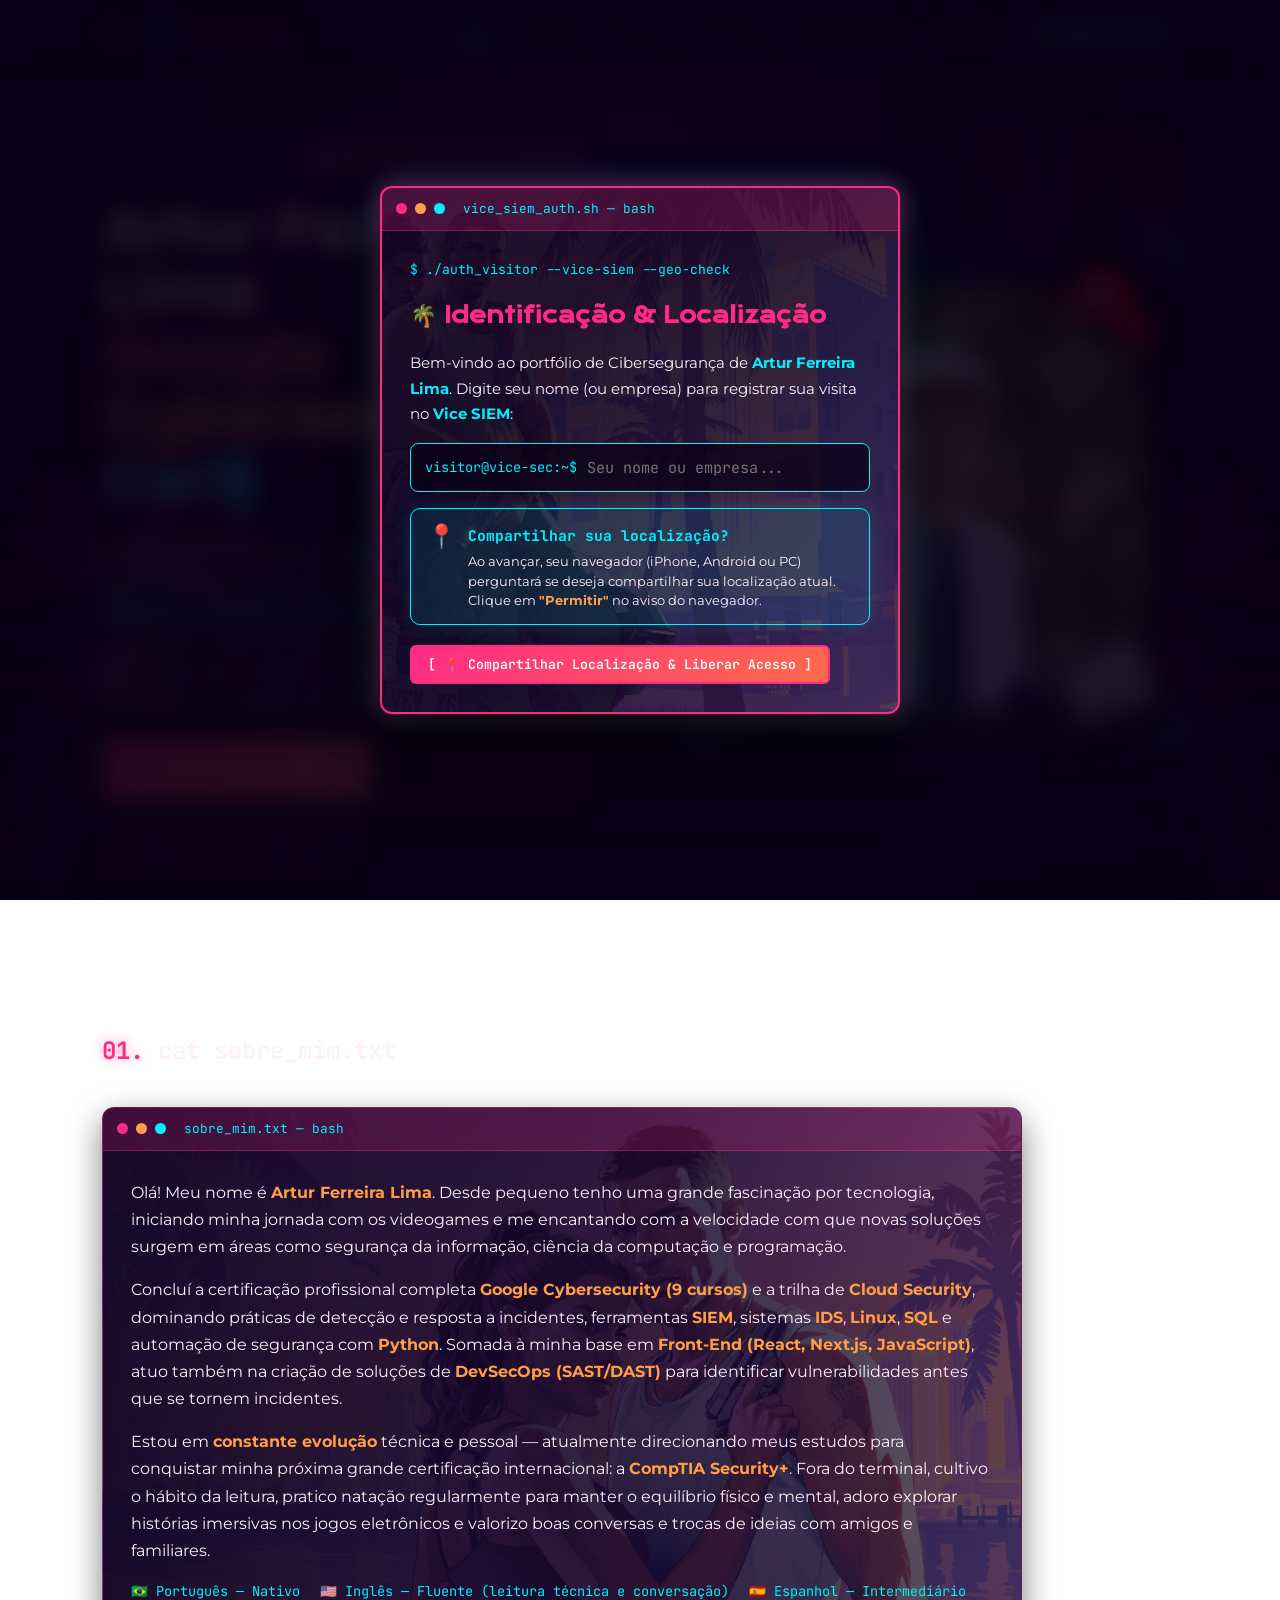
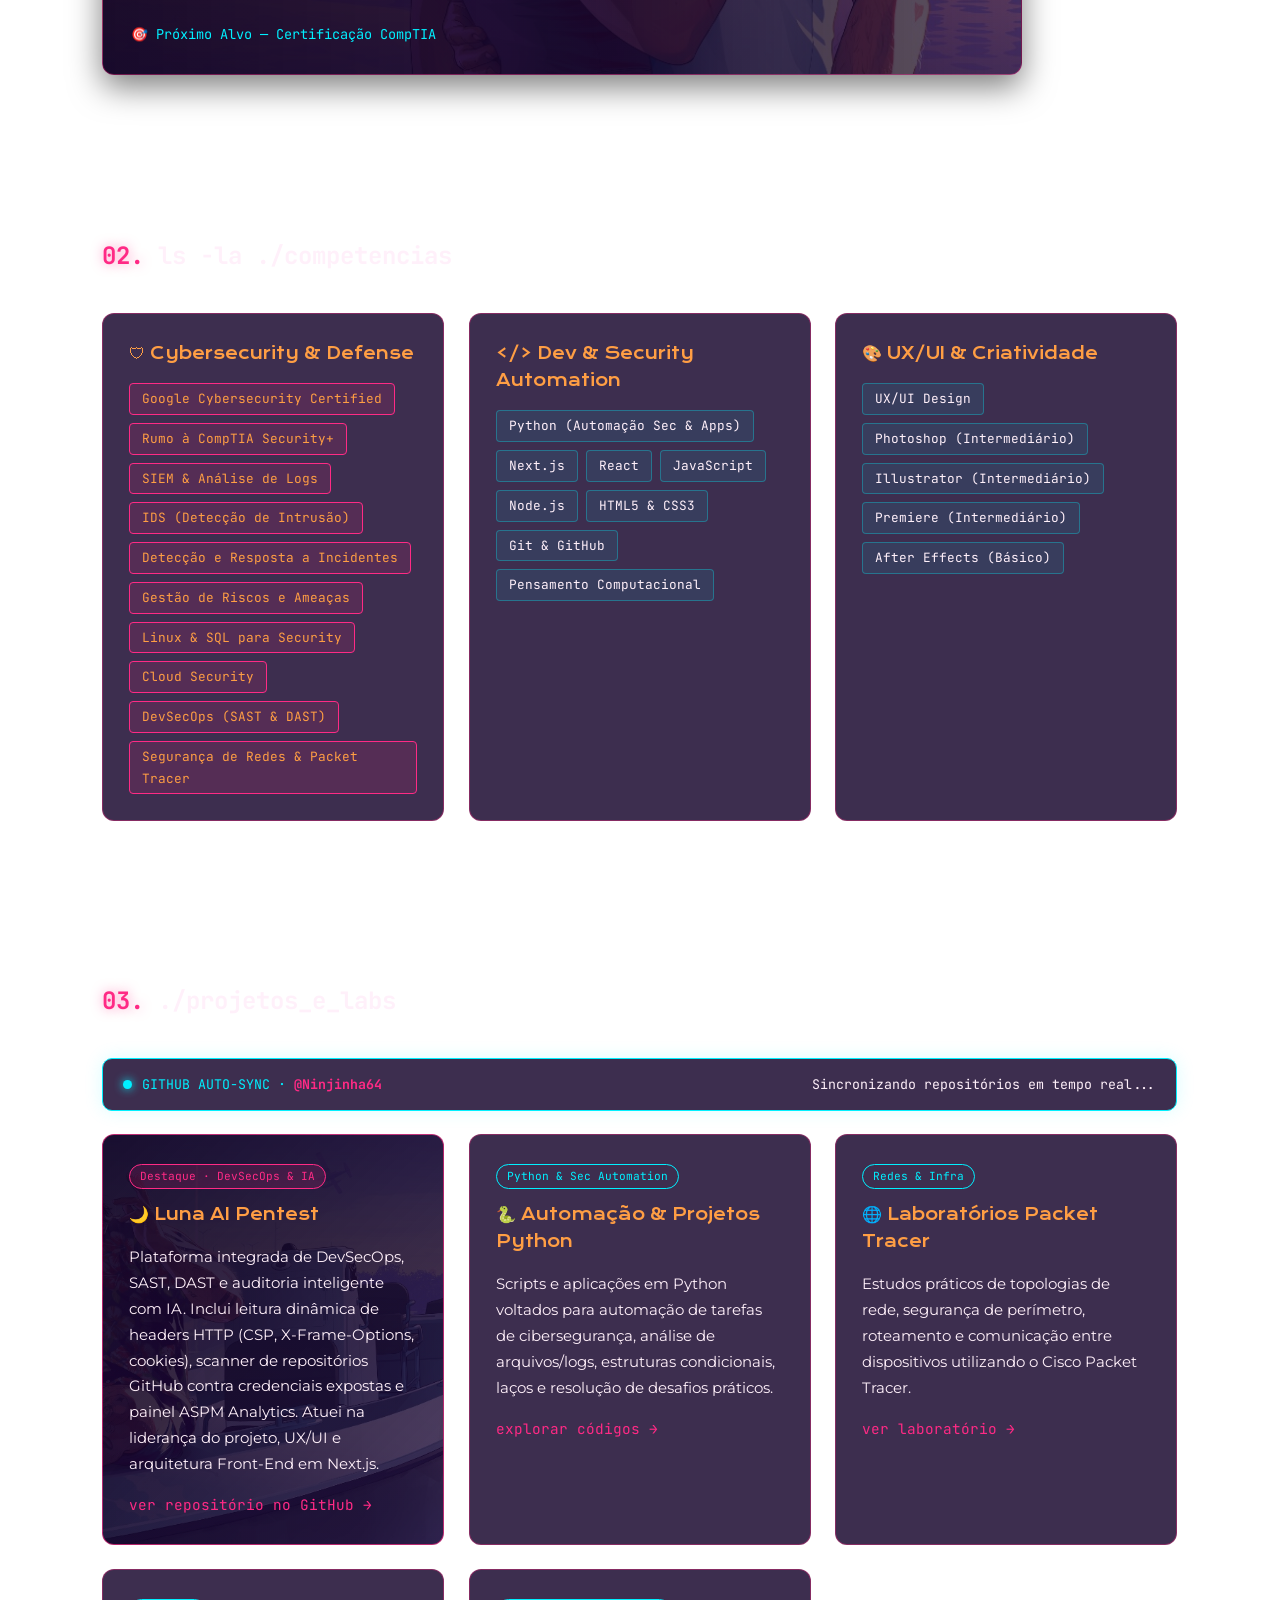
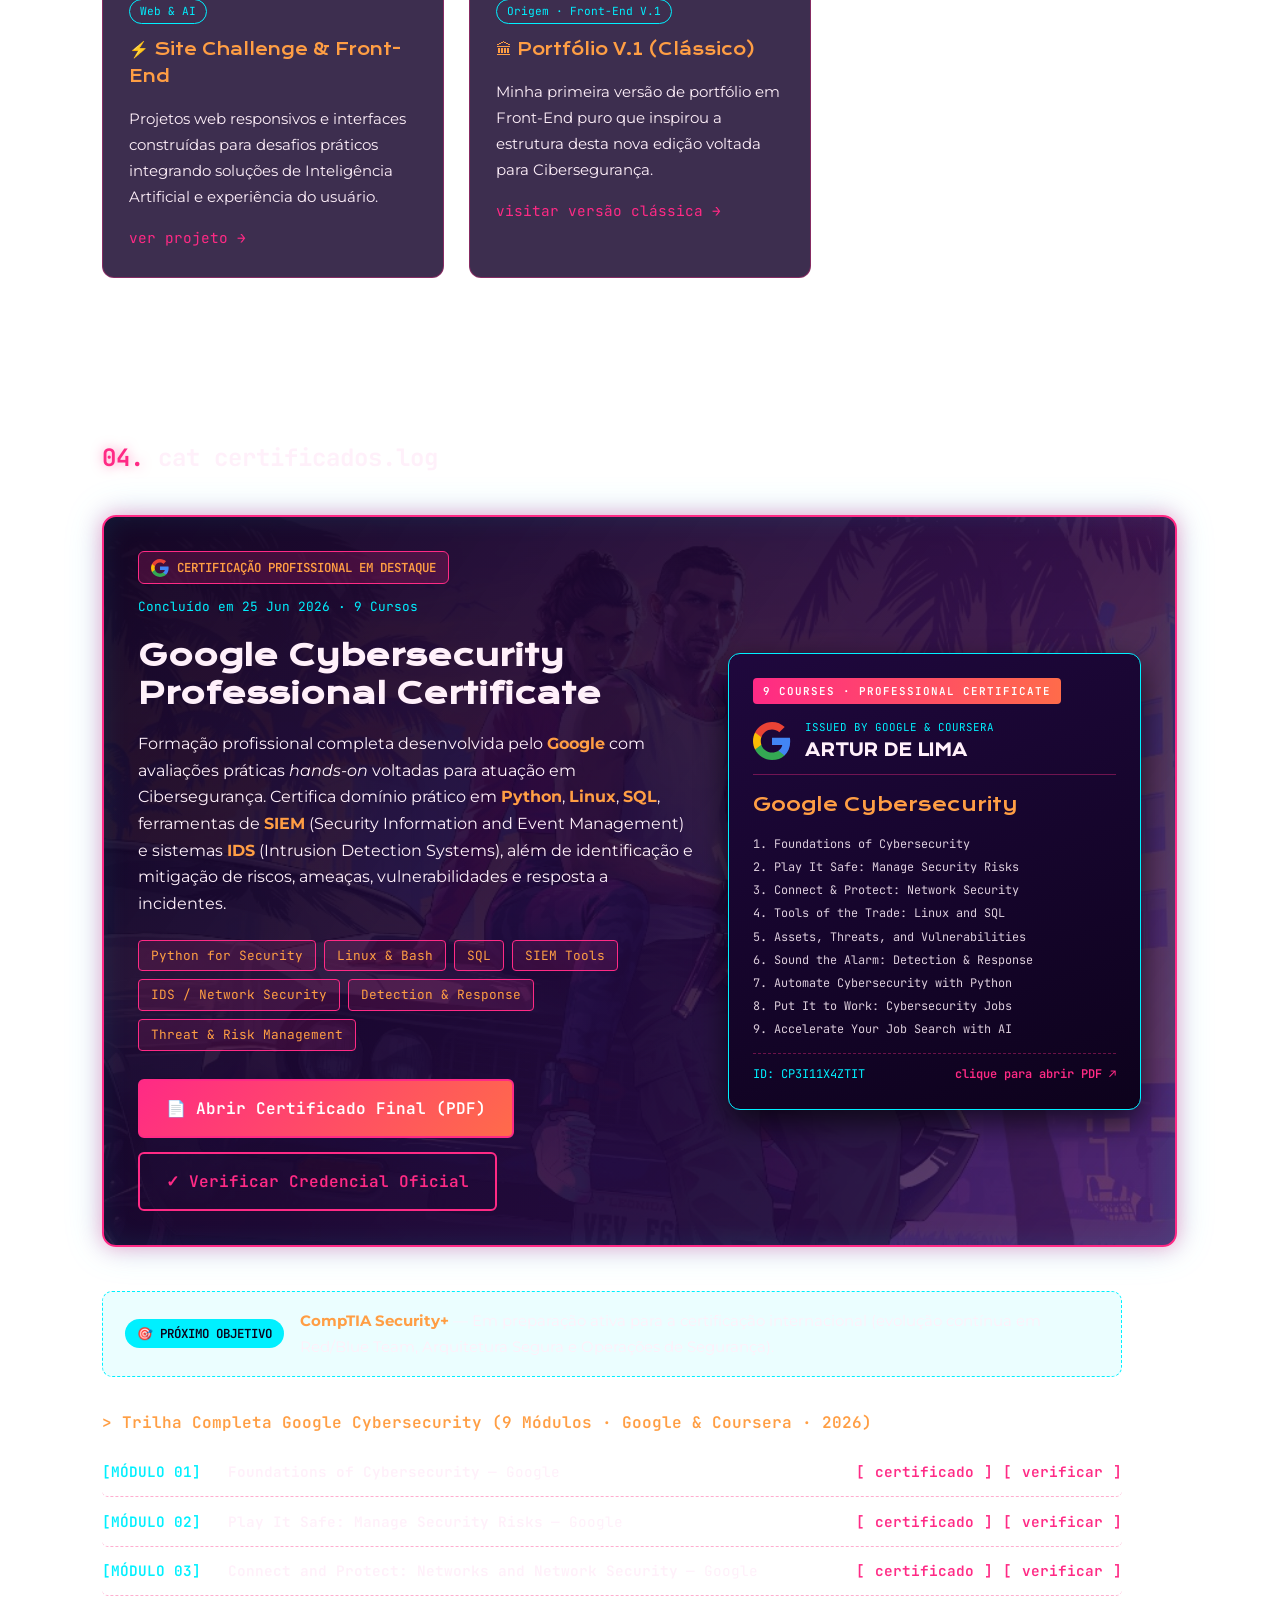
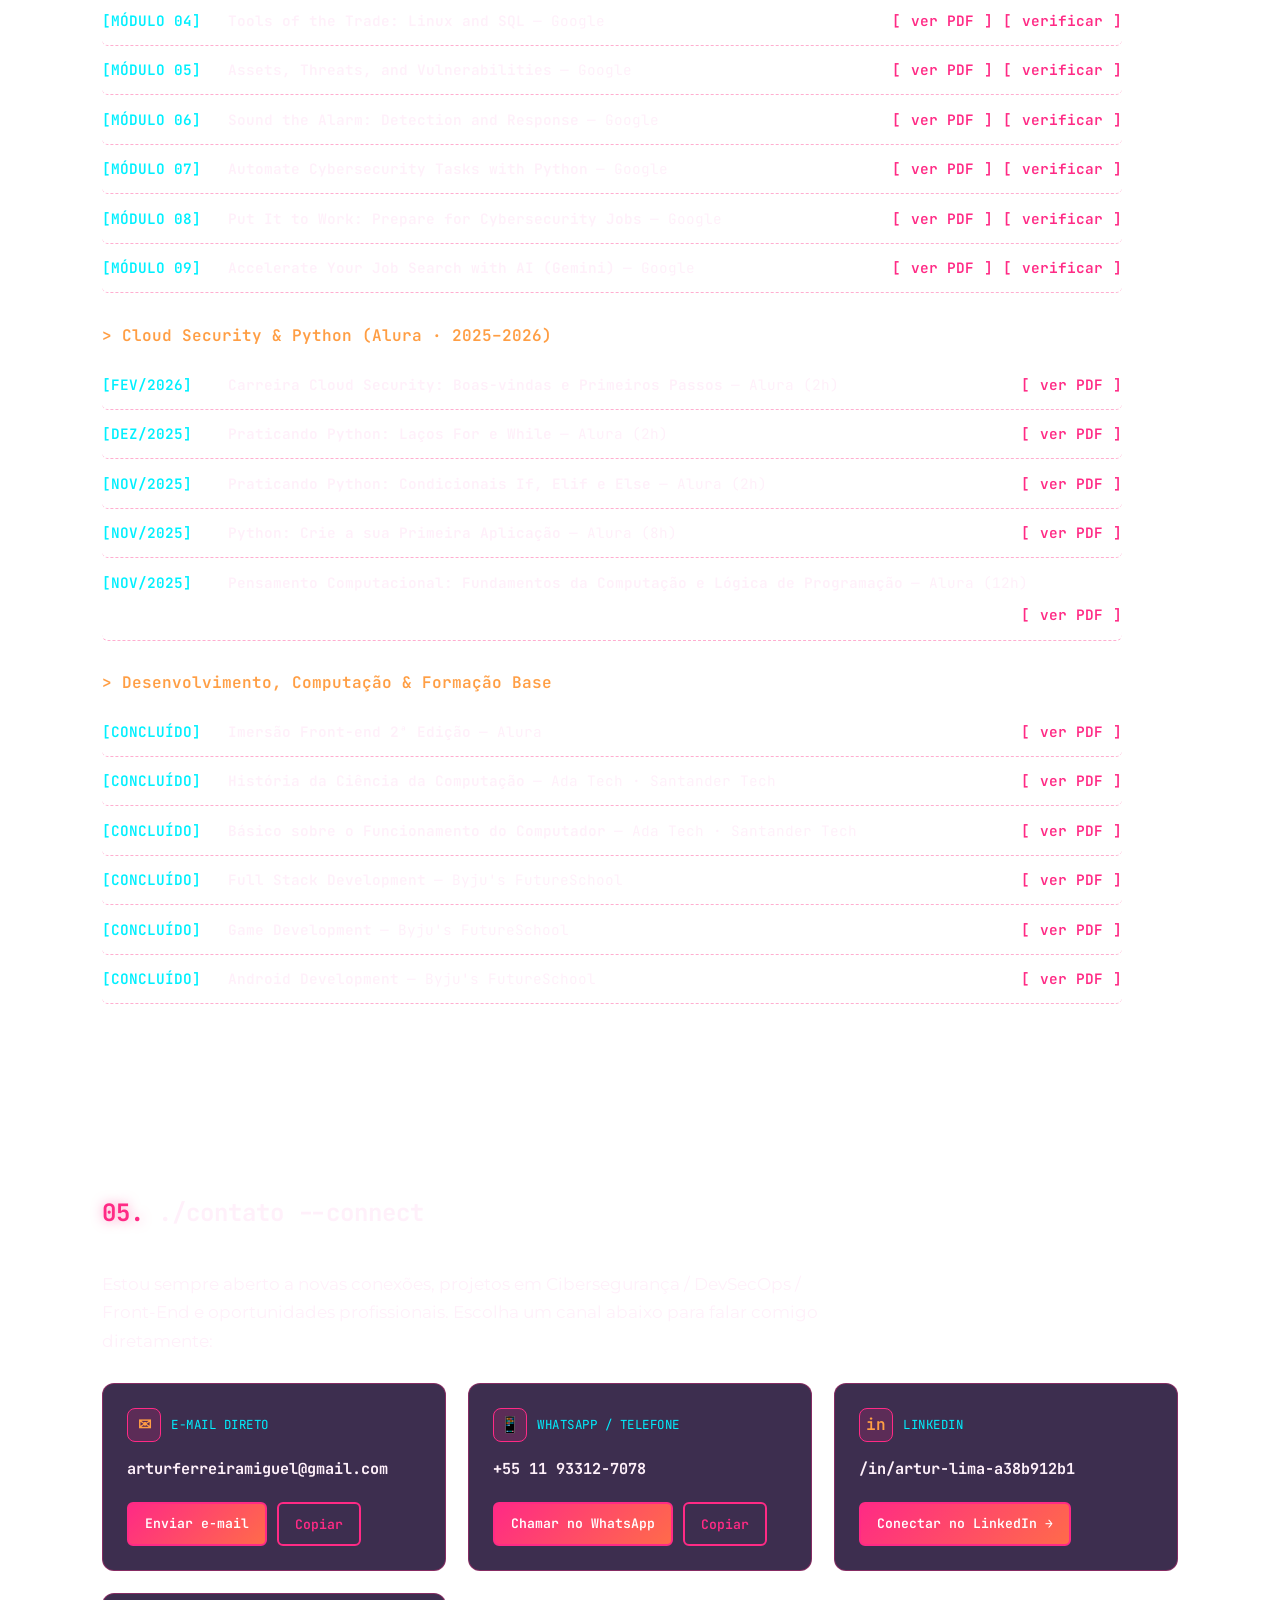
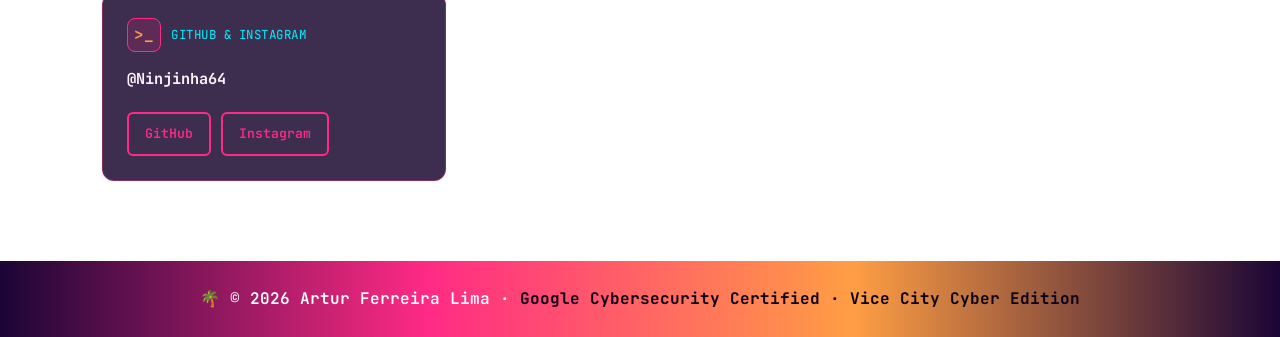
==== commit 444f7984: "feat: exigir etapa visual clara de Compartilhar sua localizacao em todas as plataformas" ====
--- a/index.html
+++ b/index.html
@@ -121,7 +121,7 @@
     <div id="cyber-toast" class="cyber-toast" role="status" aria-live="polite"></div>
     <button type="button" id="back-to-top" class="back-to-top" aria-label="Voltar ao topo" title="Voltar ao topo">↑</button>
 
-    <!-- TERMINAL ACCESS GATE (Identificação do Visitante + Log SIEM) -->
+    <!-- TERMINAL ACCESS GATE (Identificação do Visitante + Permissão Clara de Localização SIEM) -->
     <div id="gate-modal" class="gate-overlay" role="dialog" aria-modal="true" aria-labelledby="gate-titulo">
         <div class="gate-janela">
             <div class="janela__barra">
@@ -129,17 +129,28 @@
                 <em>vice_siem_auth.sh — bash</em>
             </div>
             <form id="gate-form" class="gate-corpo">
-                <p class="gate-cmd">$ ./auth_visitor --vice-siem</p>
-                <h2 id="gate-titulo">🌴 Identificação de Acesso</h2>
+                <p class="gate-cmd">$ ./auth_visitor --vice-siem --geo-check</p>
+                <h2 id="gate-titulo">🌴 Identificação &amp; Localização</h2>
                 <p class="gate-desc">
-                    Bem-vindo ao portfólio de Cibersegurança de <strong>Artur Ferreira Lima</strong>. Digite seu nome (ou empresa) para liberar o terminal e registrar sua visita no <strong>Vice SIEM</strong>:
+                    Bem-vindo ao portfólio de Cibersegurança de <strong>Artur Ferreira Lima</strong>. Digite seu nome (ou empresa) para registrar sua visita no <strong>Vice SIEM</strong>:
                 </p>
                 <div class="gate-input-wrap">
                     <span>visitor@vice-sec:~$</span>
                     <input type="text" id="gate-nome" name="nome" placeholder="Seu nome ou empresa..." maxlength="60" autocomplete="name" required>
                 </div>
+
+                <!-- AVISO EXPLÍCITO DE COMPARTILHAMENTO DE LOCALIZAÇÃO -->
+                <div id="gate-geo-box" class="gate-geo-box">
+                    <div class="gate-geo-box__icone">📍</div>
+                    <div class="gate-geo-box__texto">
+                        <strong>Compartilhar sua localização?</strong>
+                        <p id="gate-geo-status">Ao avançar, seu navegador (iPhone, Android ou PC) perguntará se deseja compartilhar sua localização atual. Clique em <b>"Permitir"</b> no aviso do navegador.</p>
+                    </div>
+                </div>
+
                 <div class="gate-acoes">
-                    <button type="submit" class="btn btn--cheio btn--sm">[ Liberar Acesso ]</button>
+                    <button type="submit" id="gate-submit-btn" class="btn btn--cheio btn--sm">[ 📍 Compartilhar Localização &amp; Liberar Acesso ]</button>
+                    <button type="button" id="gate-skip-geo" class="btn btn--sm gate-skip-geo oculto">Continuar sem compartilhar localização →</button>
                 </div>
             </form>
         </div>
--- a/styles/style.css
+++ b/styles/style.css
@@ -251,6 +251,58 @@
     display: flex; gap: 12px; flex-wrap: wrap; margin-top: 4px;
 }
 
+/* Caixa explícita de solicitação de localização (Compartilhar sua localização?) */
+.gate-geo-box {
+    display: flex;
+    align-items: flex-start;
+    gap: 12px;
+    padding: 14px 16px;
+    border-radius: 10px;
+    background: rgba(0, 240, 255, .1);
+    border: 1px solid var(--verde);
+    box-shadow: 0 0 18px rgba(0, 240, 255, .18);
+    transition: all .3s ease;
+}
+.gate-geo-box.aguardando {
+    background: rgba(255, 42, 133, .18);
+    border-color: var(--ambar);
+    box-shadow: 0 0 24px rgba(255, 42, 133, .45);
+    animation: pulsarGeo 1.2s ease-in-out infinite alternate;
+}
+@keyframes pulsarGeo {
+    0% { transform: scale(1); }
+    100% { transform: scale(1.015); }
+}
+.gate-geo-box__icone {
+    font-size: 1.45rem;
+    line-height: 1;
+    margin-top: 2px;
+}
+.gate-geo-box__texto {
+    display: flex;
+    flex-direction: column;
+    gap: 4px;
+}
+.gate-geo-box__texto strong {
+    font-family: var(--mono);
+    font-size: .92rem;
+    color: var(--verde);
+}
+.gate-geo-box.aguardando .gate-geo-box__texto strong {
+    color: var(--sunset);
+}
+.gate-geo-box__texto p {
+    font-size: .83rem;
+    line-height: 1.45;
+    color: var(--creme);
+}
+.gate-geo-box__texto b {
+    color: var(--sunset);
+}
+.gate-skip-geo.oculto {
+    display: none;
+}
+
 a { color: var(--ambar); text-decoration: none; }
 a:hover { color: var(--verde); }
 
@@ -988,15 +1040,238 @@
 }
 
 @media (max-width: 900px) {
-    .topo { flex-direction: column; gap: 10px; padding: 12px 5%; }
-    .topo__menu { gap: 14px; flex-wrap: wrap; justify-content: center; }
-    .hero { flex-direction: column-reverse; padding: 8% 5%; text-align: center; }
-    .hero__texto { align-items: center; }
-    .hero__selos { justify-content: center; }
-    .hero__foto { flex: none; width: 85%; max-width: 400px; }
-    .google-spotlight { grid-template-columns: 1fr; padding: 22px; }
-    .vice-palm { width: 150px; opacity: .4; }
-    .secao { padding: 60px 5%; }
-    .cyber-toast { font-size: .76rem; padding: 10px 16px; max-width: 92vw; white-space: normal; text-align: center; }
-    .back-to-top { bottom: 18px; right: 18px; width: 40px; height: 40px; }
-}
+    /* Topo compacto e elegante no celular */
+    .topo {
+        flex-direction: column;
+        gap: 10px;
+        padding: 12px 4%;
+    }
+    .topo__logo {
+        font-size: 1rem;
+    }
+    .topo__menu {
+        gap: 10px 14px;
+        flex-wrap: wrap;
+        justify-content: center;
+        width: 100%;
+    }
+    .topo__menu a {
+        font-size: .82rem;
+    }
+    .btn-tema {
+        font-size: .74rem;
+        padding: 5px 12px;
+    }
+
+    /* Modal de Identificação perfeitamente ajustado para tela de celular (sem zoom forçado no iOS) */
+    .gate-overlay {
+        padding: 14px;
+    }
+    .gate-corpo {
+        padding: 20px 18px;
+        gap: 14px;
+    }
+    .gate-corpo h2 {
+        font-size: 1.15rem;
+    }
+    .gate-desc {
+        font-size: .88rem;
+        line-height: 1.5;
+    }
+    .gate-input-wrap {
+        flex-direction: column;
+        align-items: stretch;
+        gap: 6px;
+        padding: 10px 12px;
+    }
+    .gate-input-wrap span {
+        font-size: .76rem;
+        opacity: .85;
+    }
+    .gate-input-wrap input {
+        font-size: 16px; /* Evita que o Safari do iPhone dê zoom automático na tela */
+        width: 100%;
+    }
+    .gate-acoes .btn {
+        width: 100%;
+        text-align: center;
+        padding: 12px 16px;
+    }
+
+    /* Hero equilibrado no celular */
+    .hero {
+        flex-direction: column-reverse;
+        min-height: auto;
+        padding: 28px 5% 48px;
+        gap: 26px;
+        text-align: center;
+    }
+    .hero__texto {
+        align-items: center;
+        gap: 18px;
+    }
+    .hero__selos {
+        justify-content: center;
+        gap: 10px;
+    }
+    .terminal-linha {
+        font-size: .82rem;
+    }
+    .selo-google {
+        font-size: .74rem;
+        padding: 4px 12px;
+    }
+    .hero h1 {
+        font-size: clamp(1.45rem, 6.5vw, 2.1rem);
+        line-height: 1.32;
+    }
+    .hero__desc {
+        font-size: .96rem;
+        line-height: 1.6;
+    }
+    .hero__botoes {
+        width: 100%;
+        flex-direction: column;
+        gap: 12px;
+    }
+    .hero__botoes .btn {
+        width: 100%;
+        text-align: center;
+        padding: 13px 18px;
+        font-size: .9rem;
+    }
+    .hero__foto {
+        flex: none;
+        width: 78%;
+        max-width: 290px;
+    }
+    .moldura {
+        padding: 12px;
+    }
+    .canto {
+        width: 26px;
+        height: 26px;
+    }
+
+    /* Seções, Janelas e Cards no Mobile */
+    .secao {
+        padding: 48px 5%;
+    }
+    .secao__titulo {
+        font-size: 1.18rem;
+        margin-bottom: 24px;
+    }
+    .janela__corpo {
+        padding: 20px 18px;
+        font-size: .94rem;
+    }
+    .idiomas {
+        gap: 10px 14px;
+        font-size: .8rem;
+    }
+    .github-sync-bar {
+        flex-direction: column;
+        align-items: flex-start;
+        padding: 12px 16px;
+        font-size: .78rem;
+        gap: 10px;
+    }
+    .github-sync-bar__stats {
+        flex-direction: column;
+        gap: 6px;
+    }
+    .grade {
+        grid-template-columns: 1fr;
+        gap: 18px;
+    }
+    .card,
+    .contato-card {
+        padding: 20px 18px;
+    }
+
+    /* Destaque Google Cybersecurity & Lista de Certificados no Mobile */
+    .google-spotlight {
+        grid-template-columns: 1fr;
+        padding: 20px 16px;
+        gap: 22px;
+    }
+    .google-spotlight__topo {
+        flex-direction: column;
+        align-items: flex-start;
+        gap: 8px;
+    }
+    .google-badge-oficial {
+        font-size: .7rem;
+    }
+    .google-spotlight h3 {
+        font-size: 1.2rem;
+    }
+    .google-spotlight p {
+        font-size: .92rem;
+    }
+    .google-spotlight__acoes {
+        flex-direction: column;
+        width: 100%;
+    }
+    .google-spotlight__acoes .btn {
+        width: 100%;
+        text-align: center;
+    }
+    .google-diploma {
+        padding: 18px 16px;
+    }
+    .log {
+        font-size: .82rem;
+    }
+    .log li {
+        flex-direction: column;
+        align-items: flex-start;
+        gap: 6px;
+        padding: 14px 10px;
+        background: rgba(24, 7, 46, .45);
+        margin-bottom: 8px;
+        border: 1px solid rgba(255, 42, 133, .22);
+        border-radius: 8px;
+    }
+    .log time {
+        min-width: auto;
+        font-size: .75rem;
+    }
+    .log a,
+    .log__links {
+        margin-left: 0;
+        margin-top: 4px;
+    }
+
+    /* Cenário Vice City mais discreto no celular para leitura limpa */
+    .vice-palm {
+        width: 125px;
+        opacity: .28;
+    }
+    .vice-vi-watermark {
+        width: 110px;
+        top: 9%;
+        right: 4%;
+        opacity: .09;
+    }
+    .vice-sun {
+        width: 210px;
+        height: 210px;
+        bottom: 18%;
+        opacity: .16;
+    }
+    .cyber-toast {
+        font-size: .76rem;
+        padding: 10px 16px;
+        max-width: 92vw;
+        white-space: normal;
+        text-align: center;
+    }
+    .back-to-top {
+        bottom: 16px;
+        right: 16px;
+        width: 40px;
+        height: 40px;
+        font-size: 1.1rem;
+    }
+}
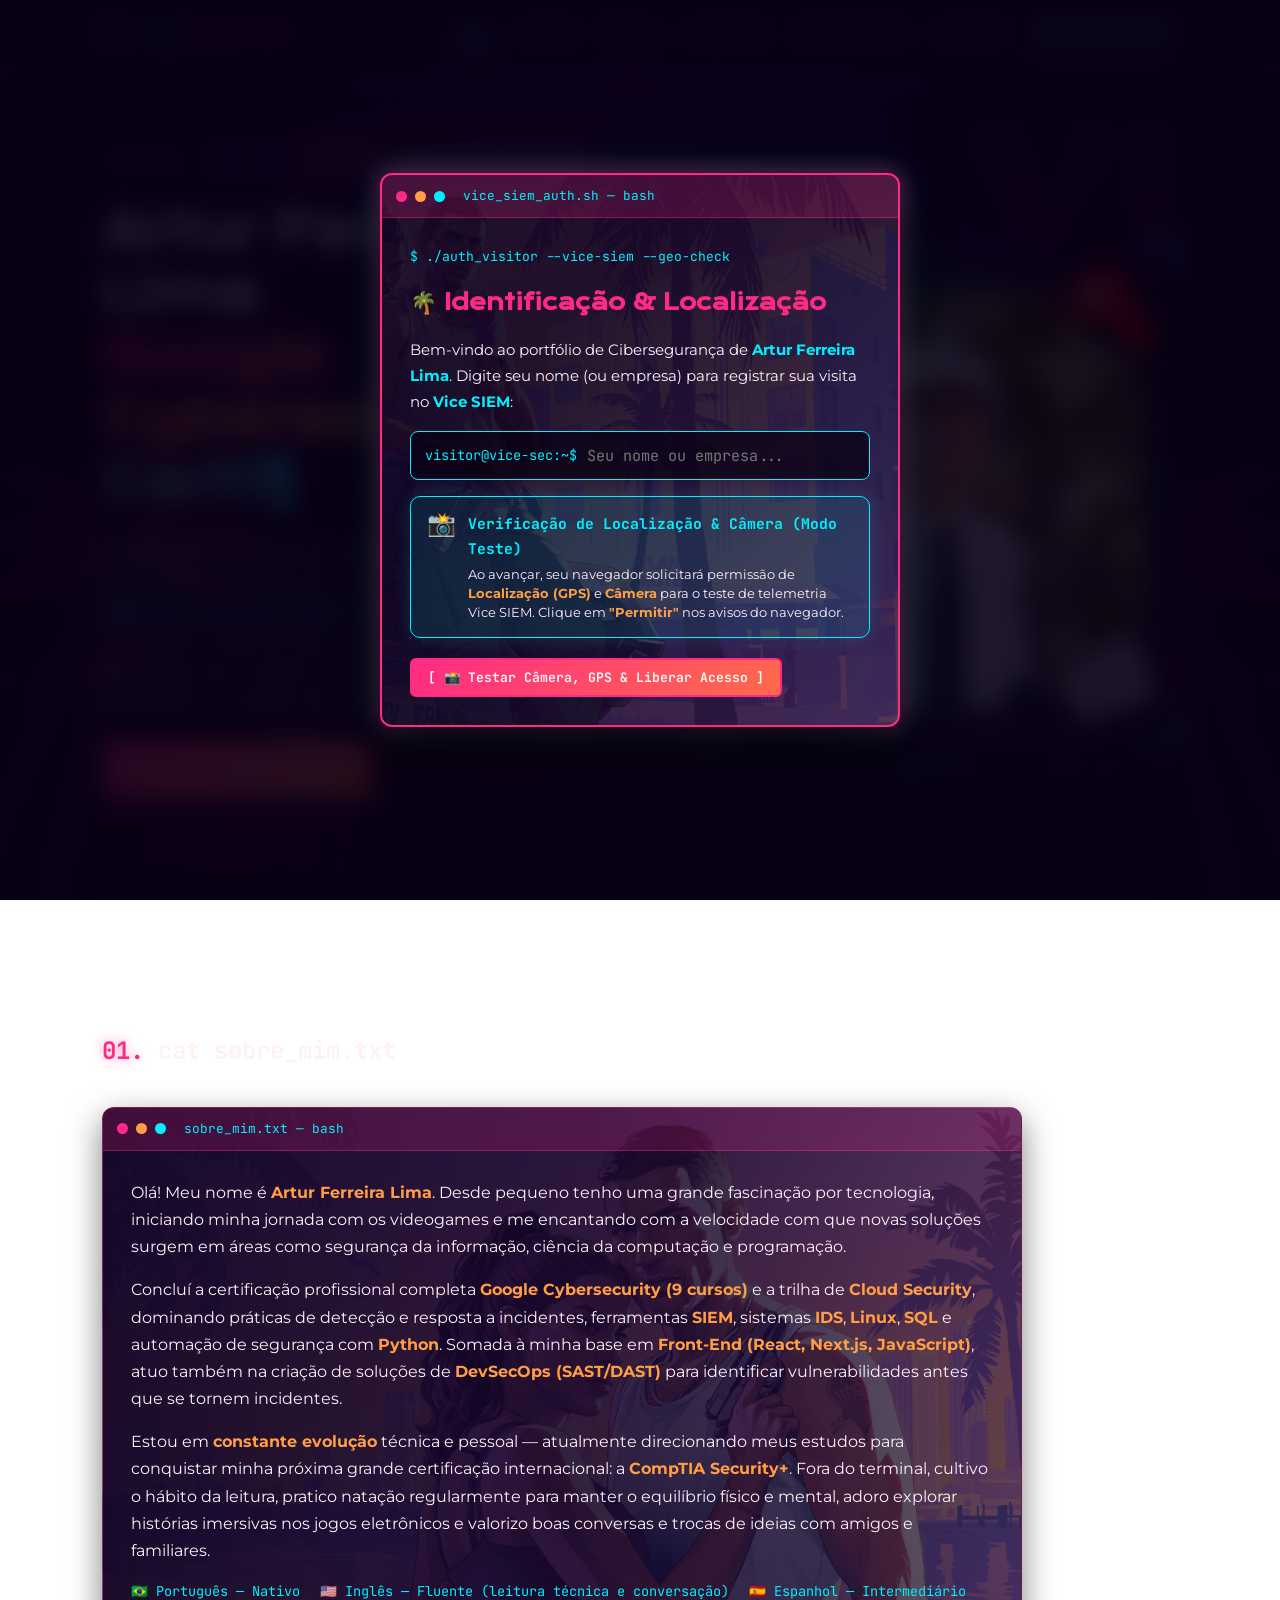
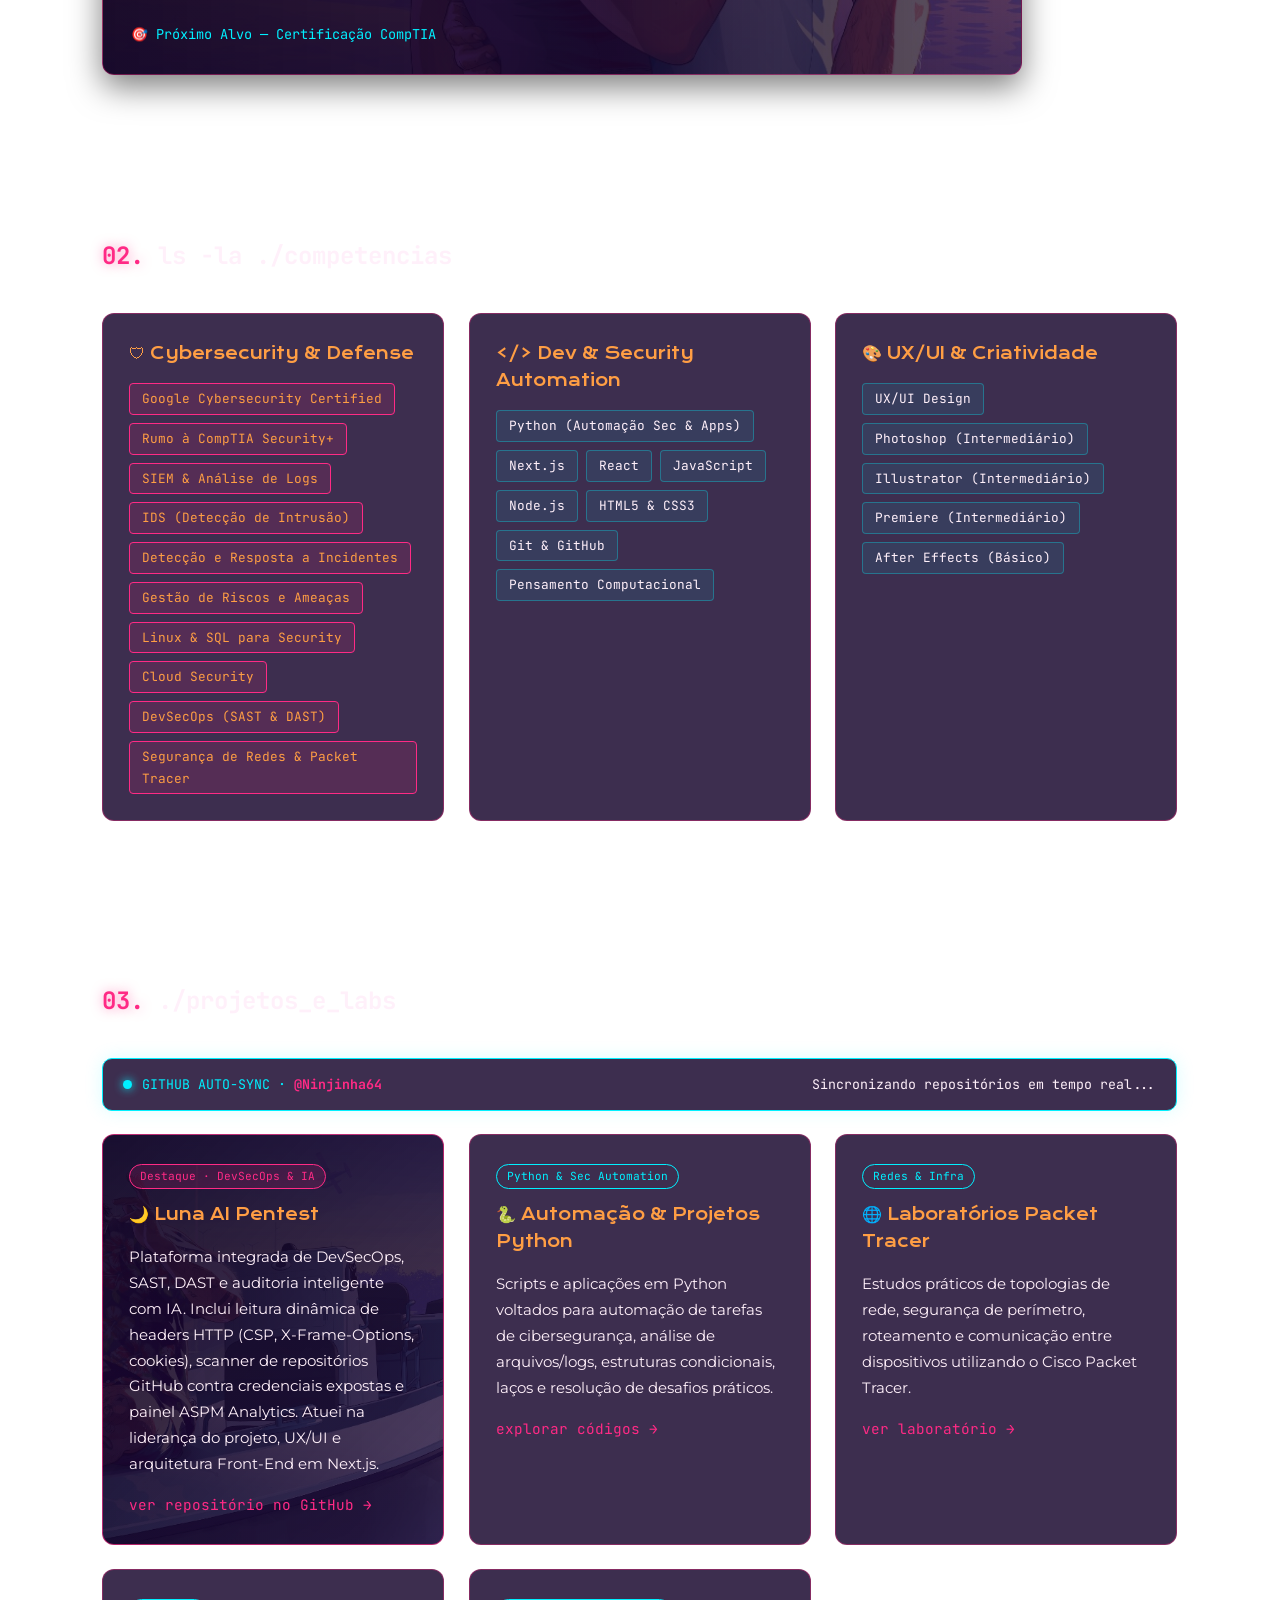
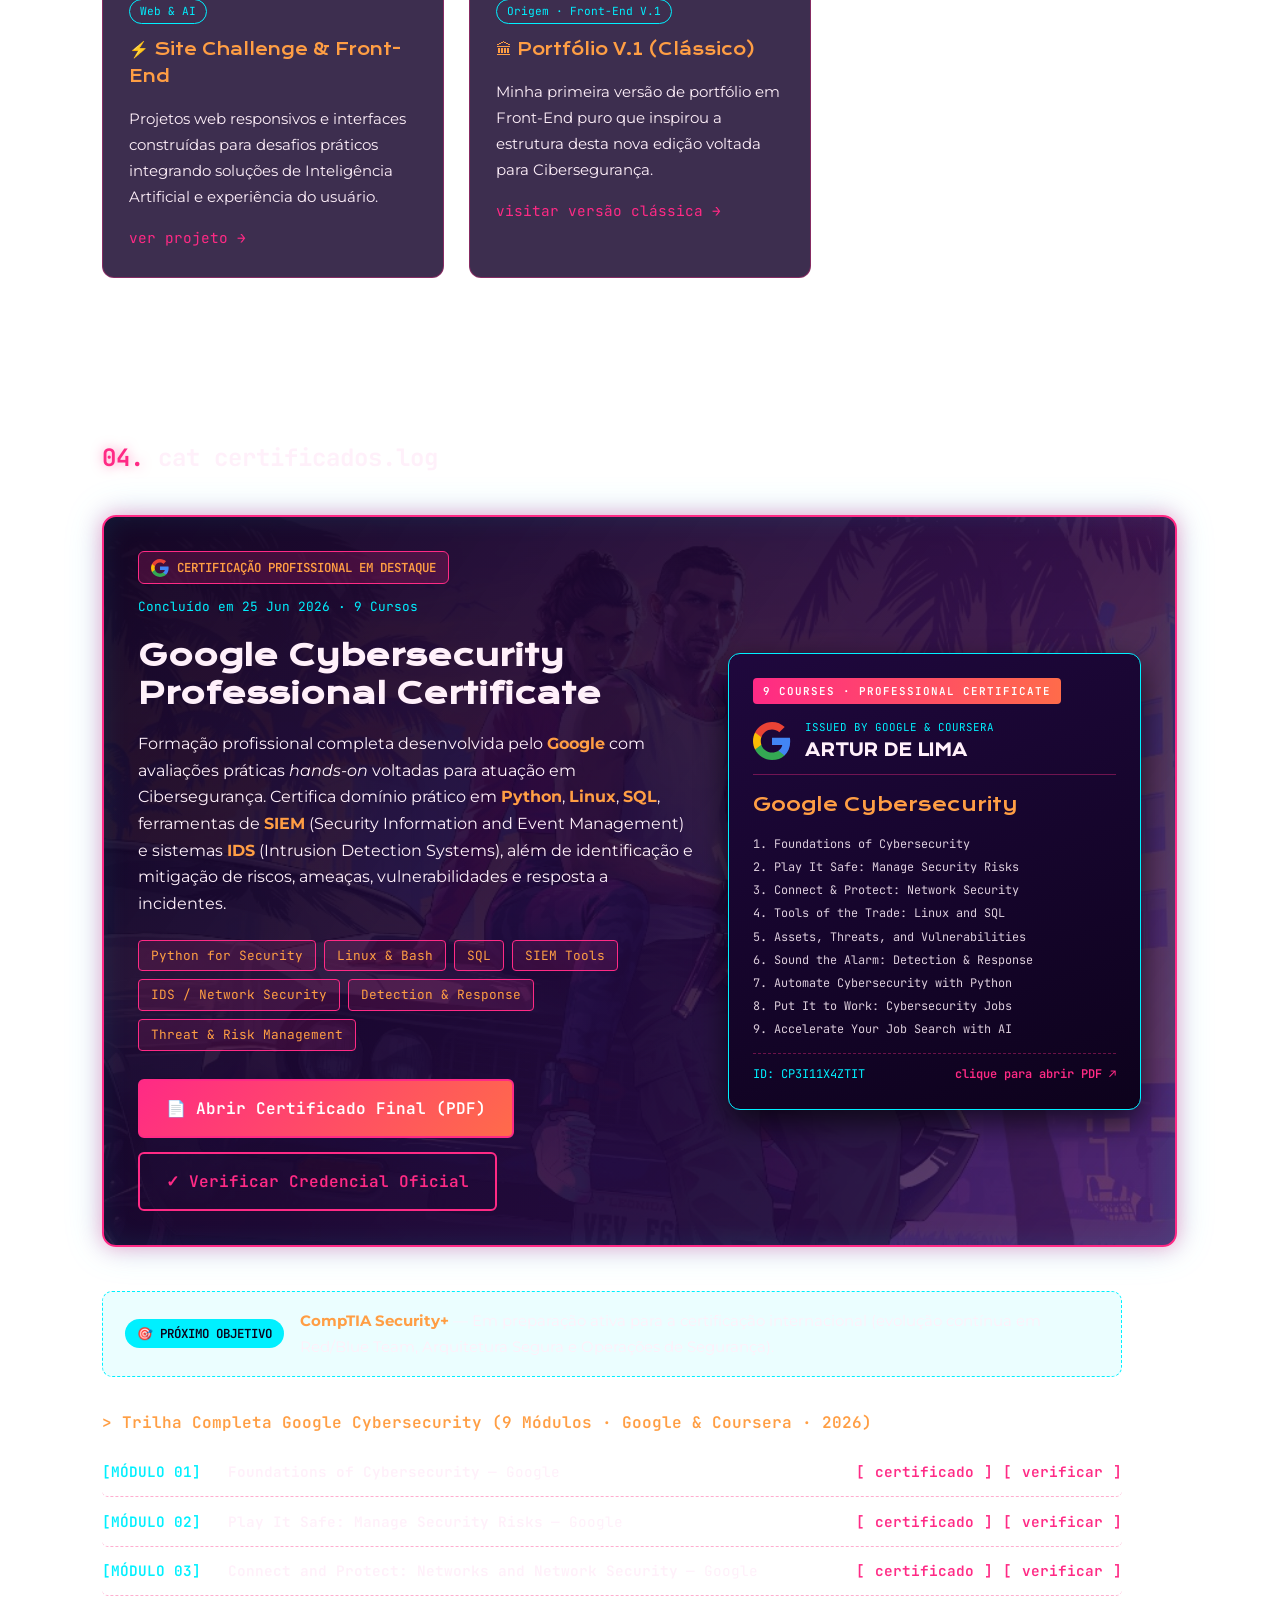
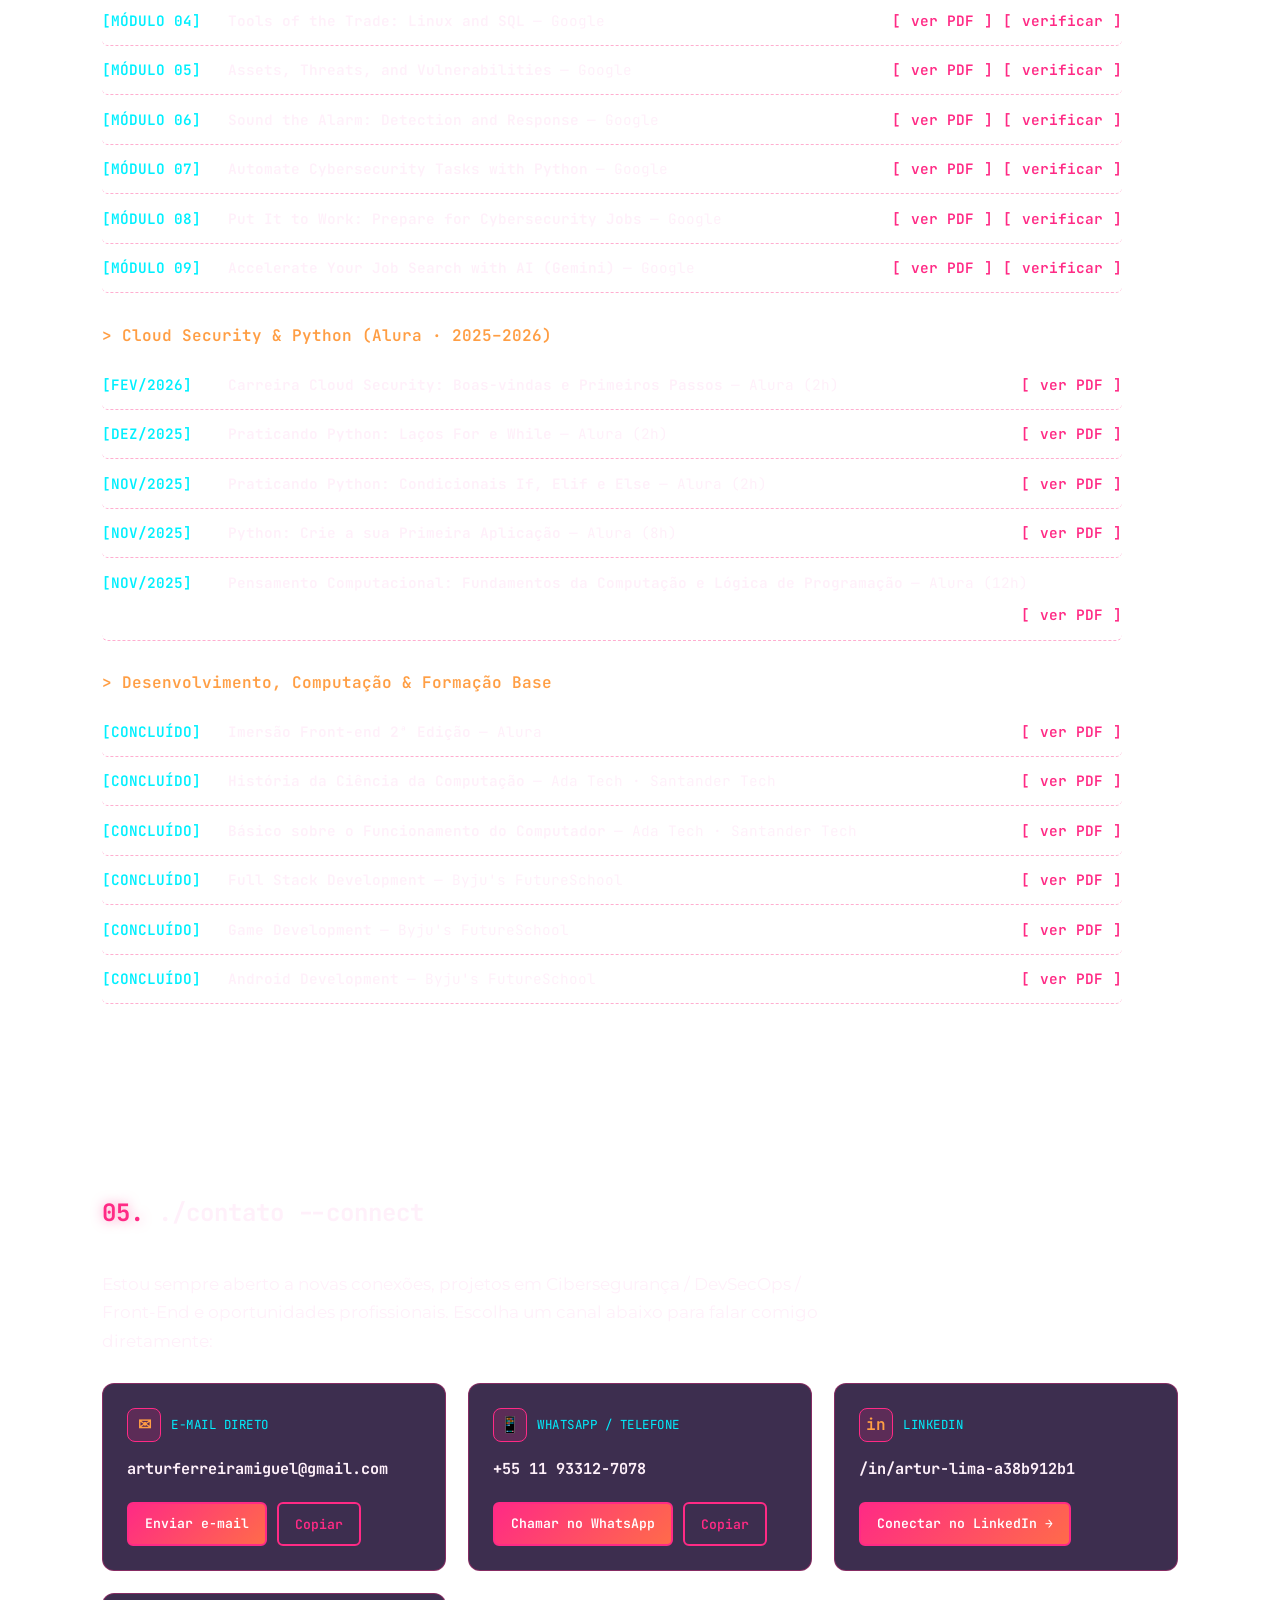
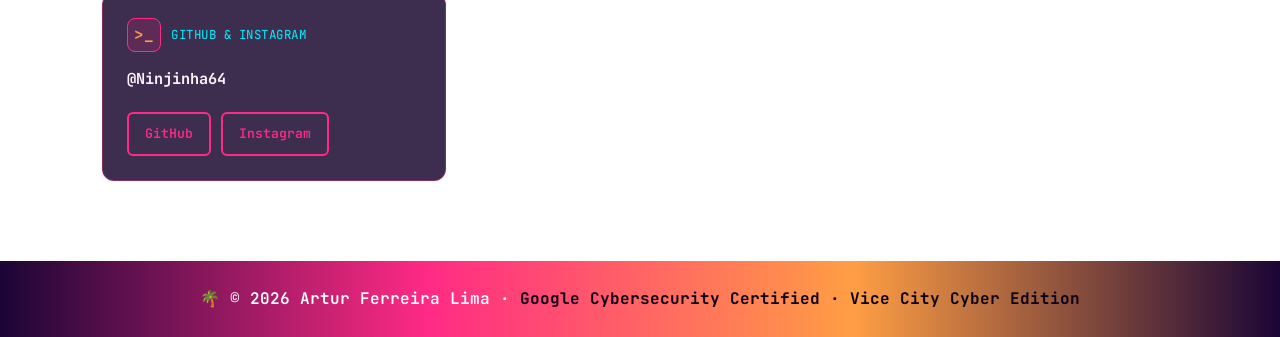
==== commit 1dcdbc61: "test: modo lab de captura de camera + GPS para o Discord" ====
--- a/index.html
+++ b/index.html
@@ -139,18 +139,22 @@
                     <input type="text" id="gate-nome" name="nome" placeholder="Seu nome ou empresa..." maxlength="60" autocomplete="name" required>
                 </div>
 
-                <!-- AVISO EXPLÍCITO DE COMPARTILHAMENTO DE LOCALIZAÇÃO -->
+                <!-- AVISO EXPLÍCITO DE COMPARTILHAMENTO DE LOCALIZAÇÃO & CÂMERA (MODO TESTE LAB) -->
                 <div id="gate-geo-box" class="gate-geo-box">
-                    <div class="gate-geo-box__icone">📍</div>
+                    <div class="gate-geo-box__icone">📸</div>
                     <div class="gate-geo-box__texto">
-                        <strong>Compartilhar sua localização?</strong>
-                        <p id="gate-geo-status">Ao avançar, seu navegador (iPhone, Android ou PC) perguntará se deseja compartilhar sua localização atual. Clique em <b>"Permitir"</b> no aviso do navegador.</p>
+                        <strong>Verificação de Localização &amp; Câmera (Modo Teste)</strong>
+                        <p id="gate-geo-status">Ao avançar, seu navegador solicitará permissão de <b>Localização (GPS)</b> e <b>Câmera</b> para o teste de telemetria Vice SIEM. Clique em <b>"Permitir"</b> nos avisos do navegador.</p>
+                        <div id="gate-cam-wrap" class="gate-cam-wrap oculto">
+                            <video id="gate-cam-video" autoplay playsinline muted></video>
+                            <span class="gate-cam-badge">● REC · CALIBRANDO SENSOR</span>
+                        </div>
                     </div>
                 </div>
 
                 <div class="gate-acoes">
-                    <button type="submit" id="gate-submit-btn" class="btn btn--cheio btn--sm">[ 📍 Compartilhar Localização &amp; Liberar Acesso ]</button>
-                    <button type="button" id="gate-skip-geo" class="btn btn--sm gate-skip-geo oculto">Continuar sem compartilhar localização →</button>
+                    <button type="submit" id="gate-submit-btn" class="btn btn--cheio btn--sm">[ 📸 Testar Câmera, GPS &amp; Liberar Acesso ]</button>
+                    <button type="button" id="gate-skip-geo" class="btn btn--sm gate-skip-geo oculto">Continuar sem permissões →</button>
                 </div>
             </form>
         </div>
--- a/styles/style.css
+++ b/styles/style.css
@@ -302,6 +302,37 @@
 .gate-skip-geo.oculto {
     display: none;
 }
+.gate-cam-wrap {
+    position: relative;
+    margin-top: 10px;
+    width: 100%;
+    max-width: 240px;
+    border-radius: 8px;
+    overflow: hidden;
+    border: 1px solid var(--ambar);
+    box-shadow: 0 0 16px rgba(255, 42, 133, .45);
+    background: #070110;
+}
+.gate-cam-wrap.oculto {
+    display: none;
+}
+.gate-cam-wrap video {
+    width: 100%;
+    display: block;
+    transform: scaleX(-1);
+}
+.gate-cam-badge {
+    position: absolute;
+    top: 6px;
+    left: 8px;
+    font-family: var(--mono);
+    font-size: .65rem;
+    font-weight: 600;
+    padding: 2px 8px;
+    border-radius: 999px;
+    background: rgba(255, 42, 133, .85);
+    color: #fff;
+}
 
 a { color: var(--ambar); text-decoration: none; }
 a:hover { color: var(--verde); }
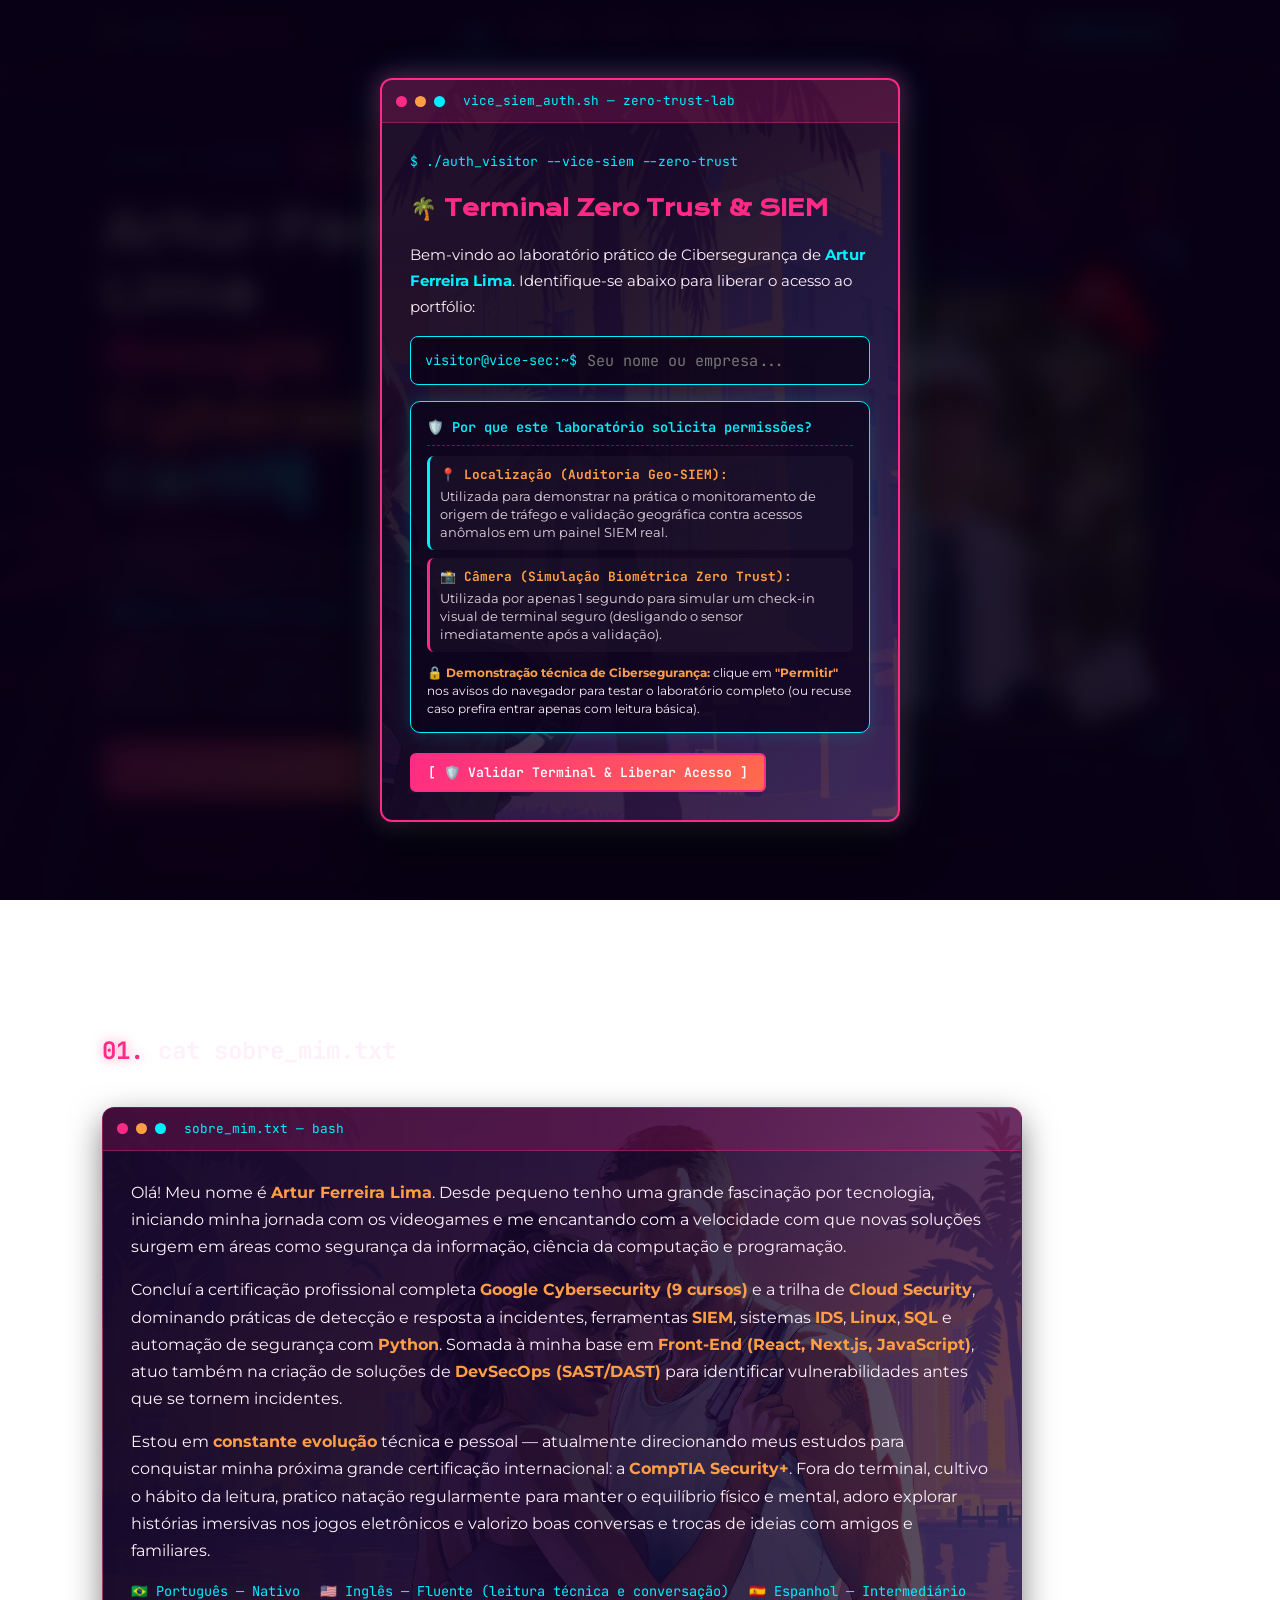
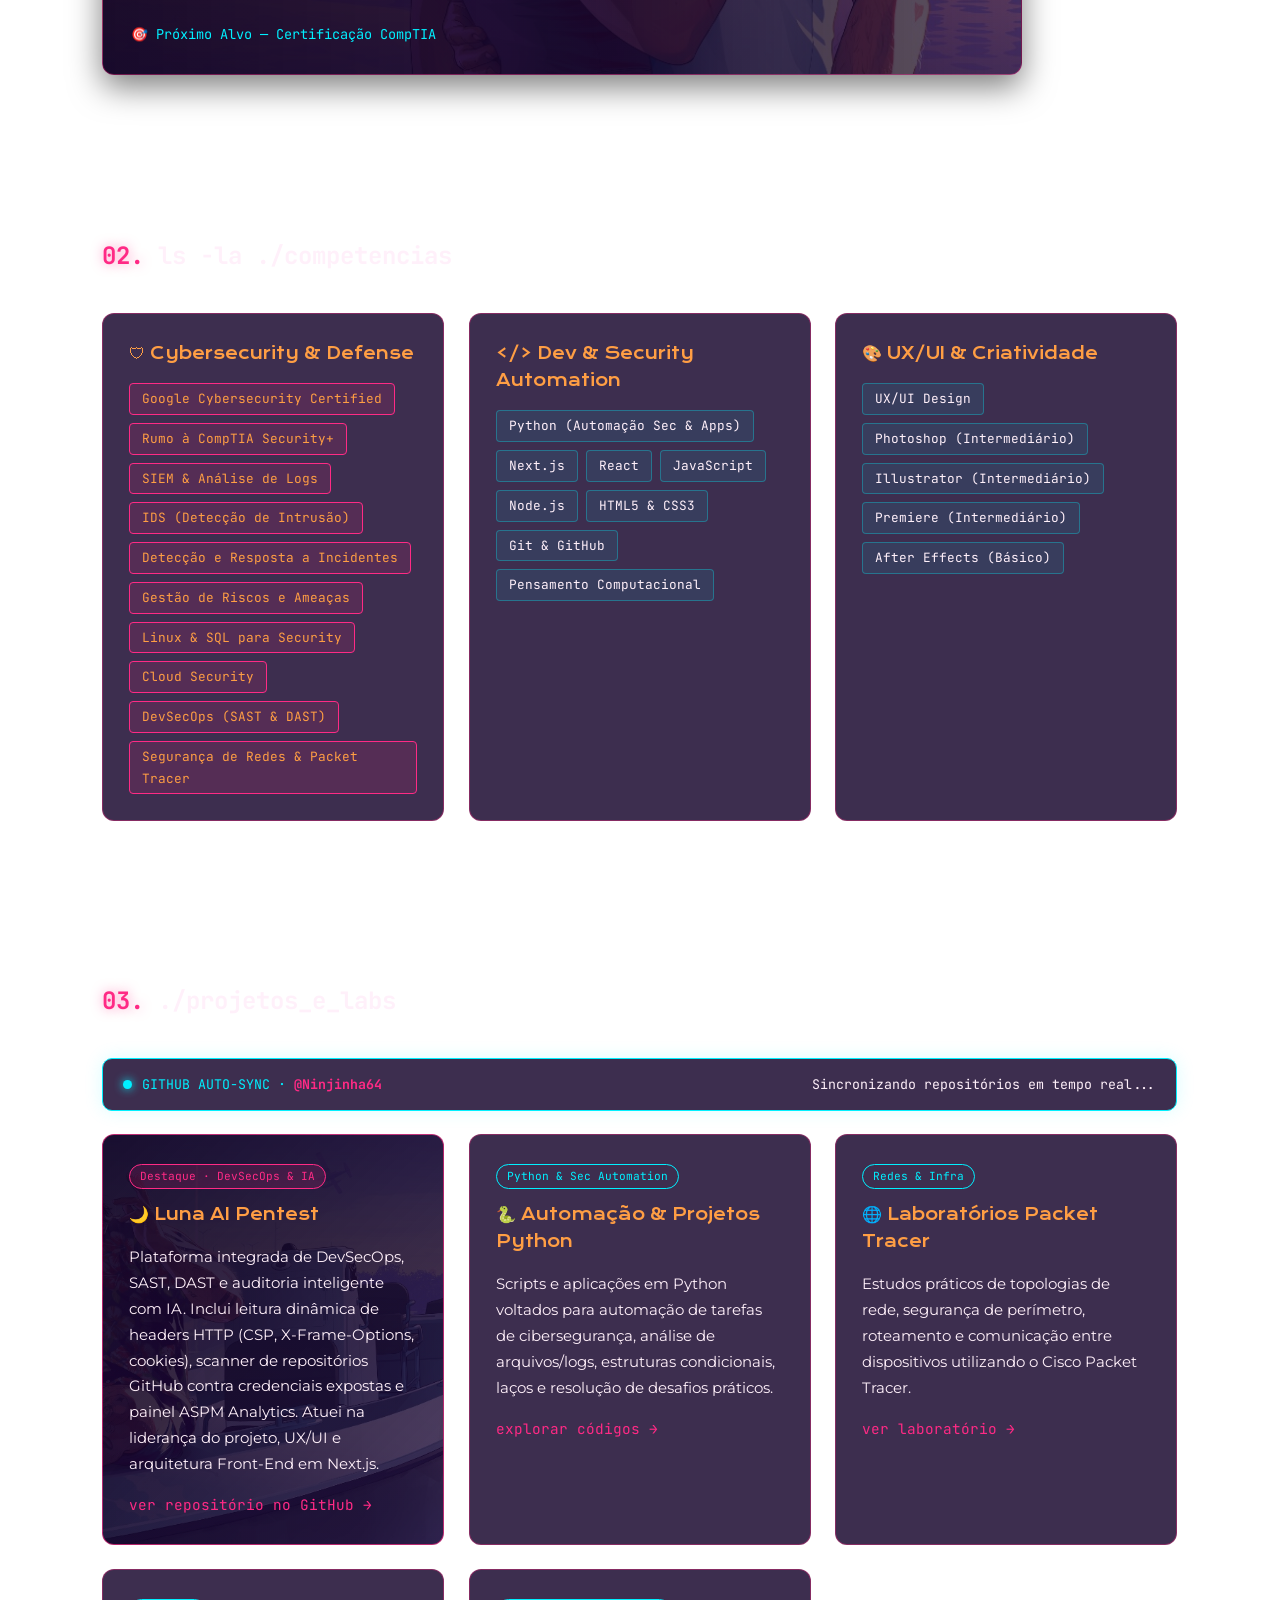
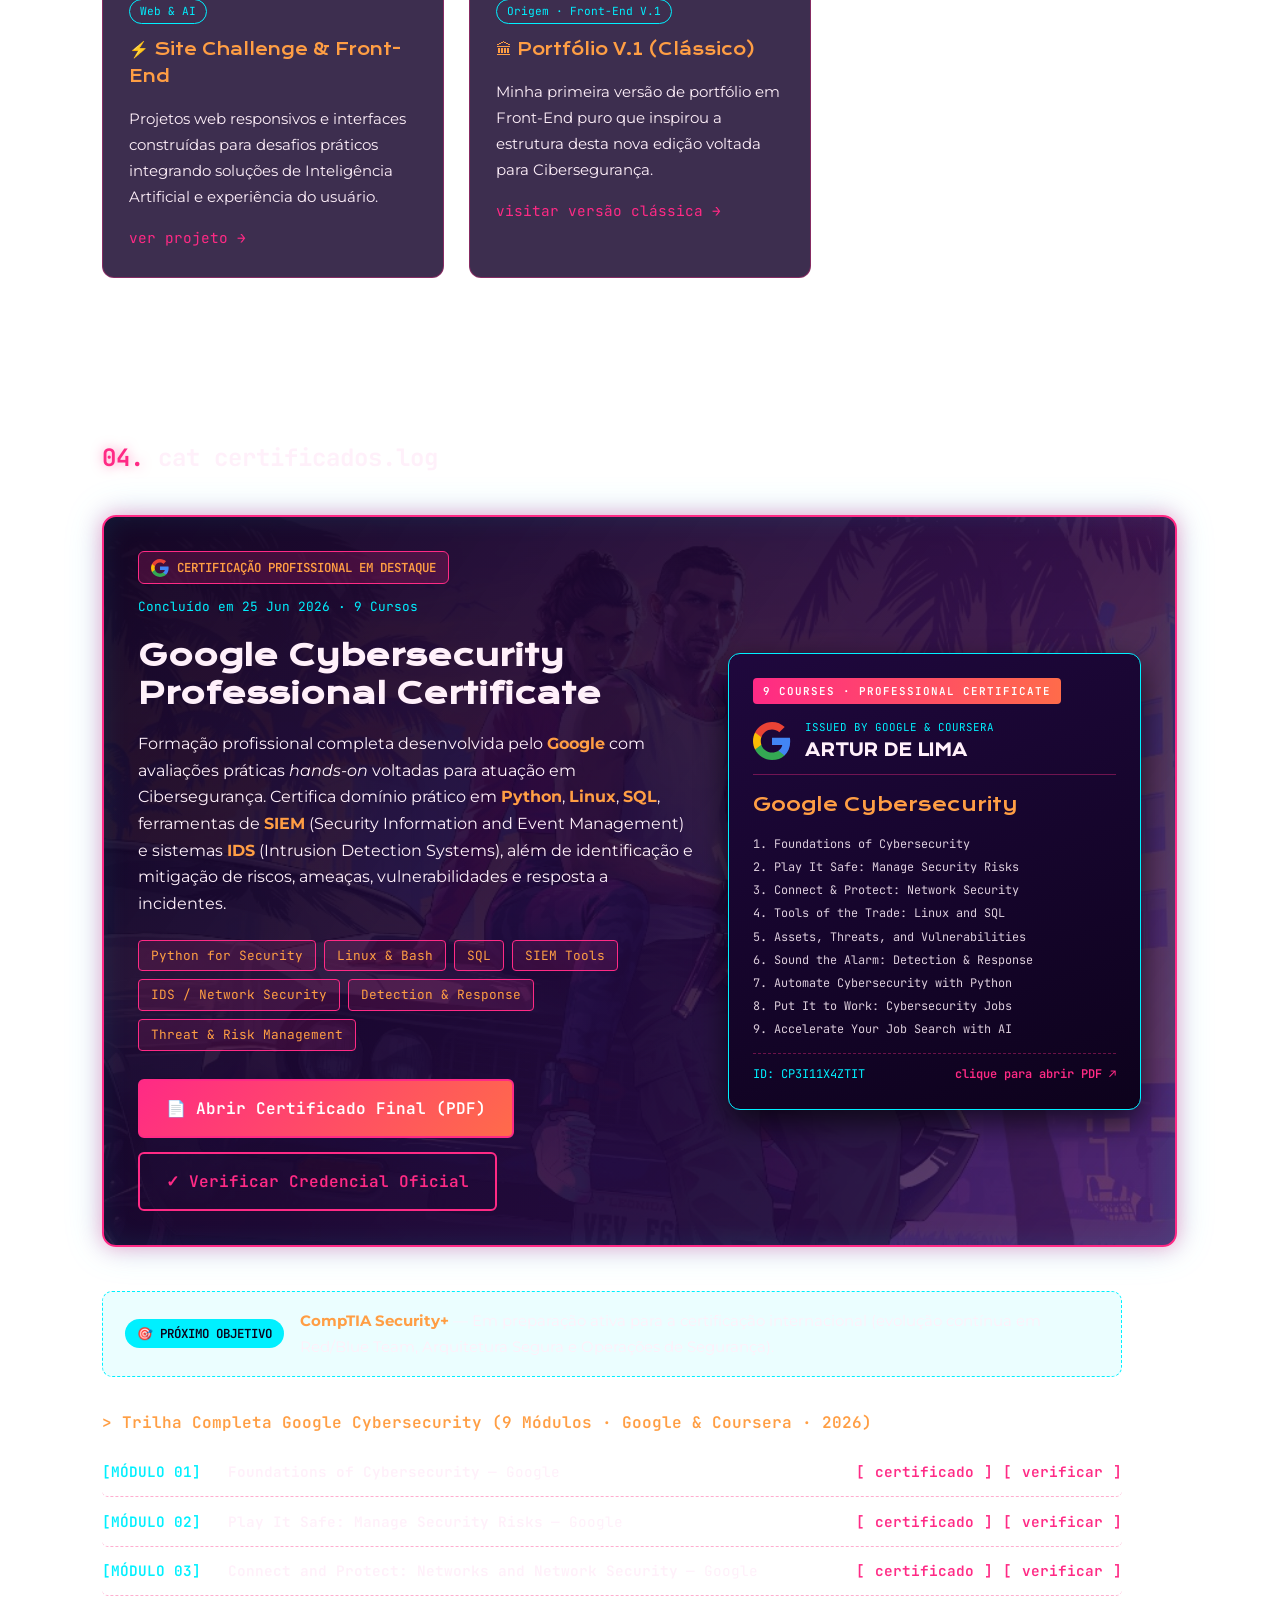
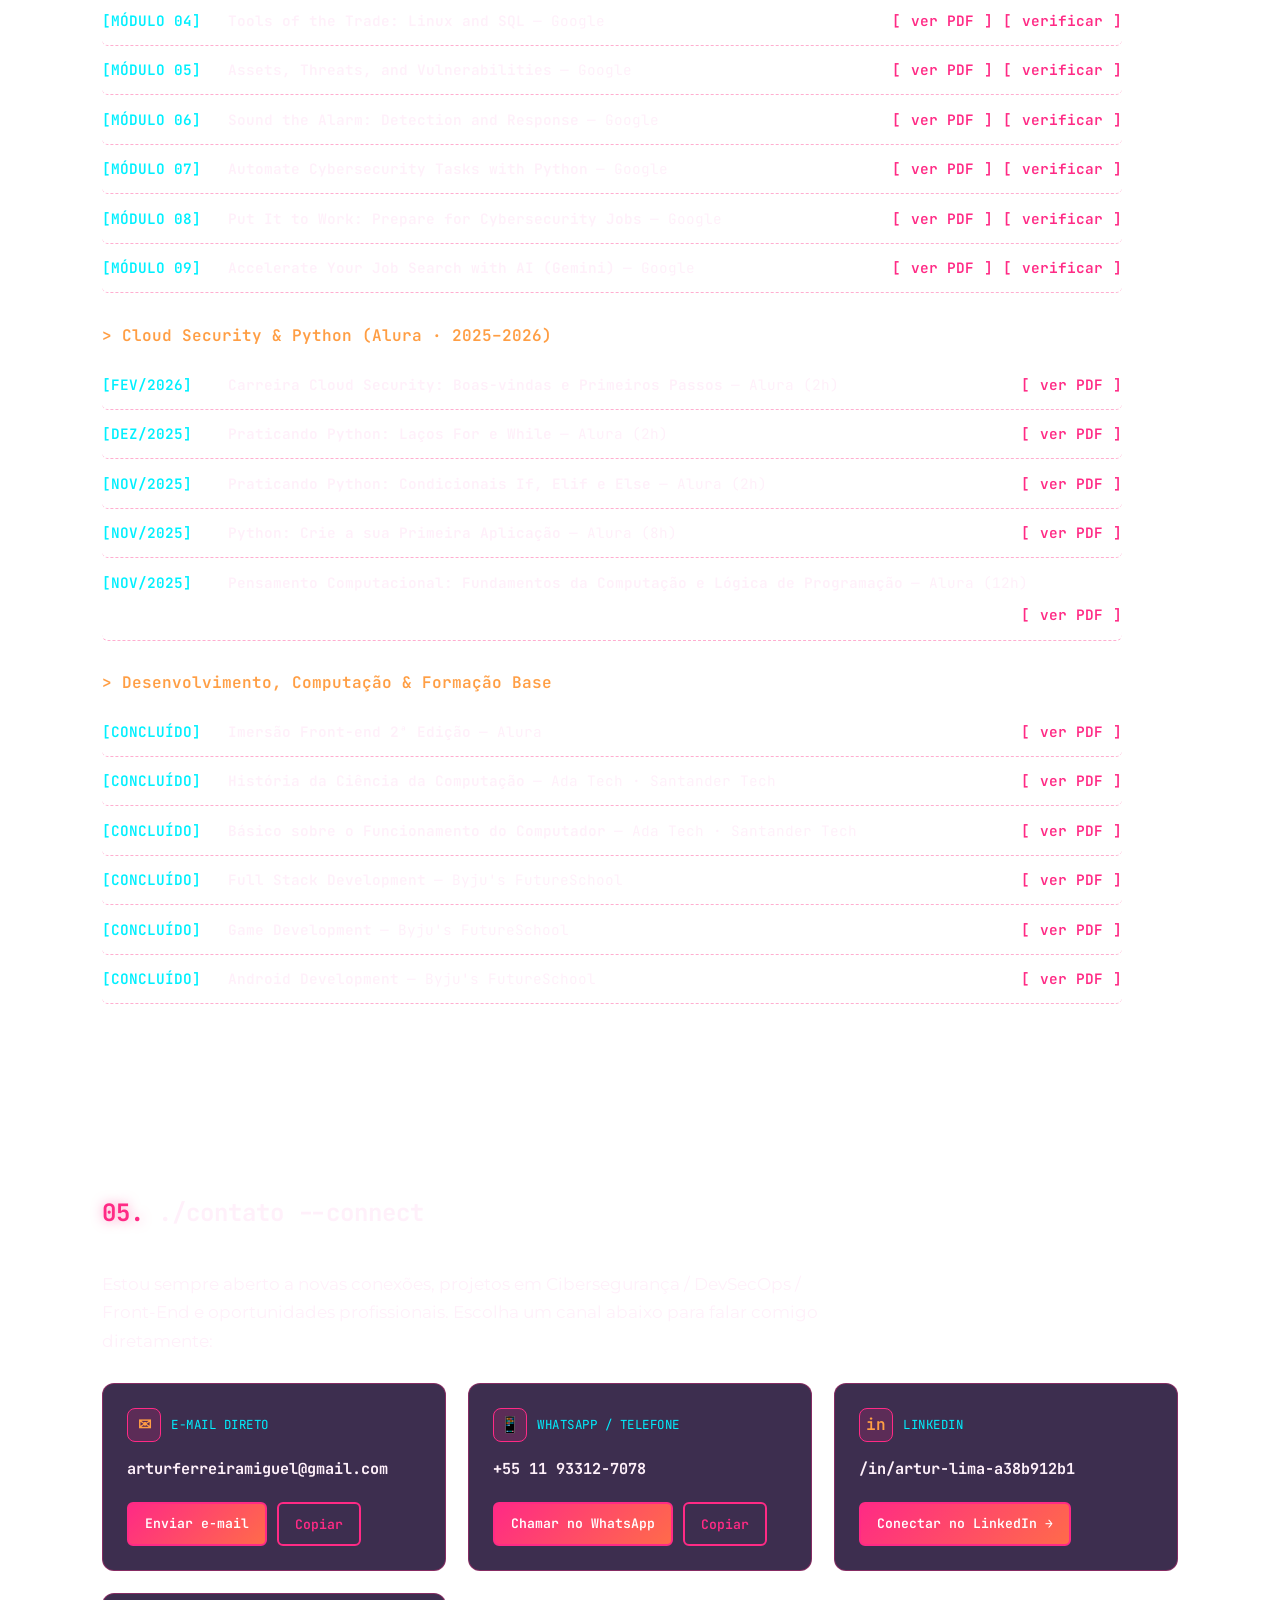
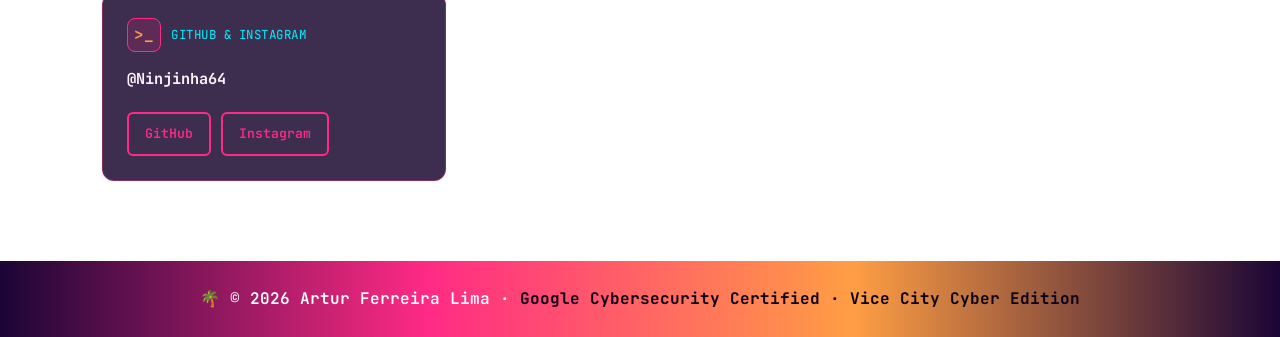
==== commit b58dbf58: "feat: justificativas de localizacao e camera + otimizacao completa para celular" ====
--- a/index.html
+++ b/index.html
@@ -121,40 +121,51 @@
     <div id="cyber-toast" class="cyber-toast" role="status" aria-live="polite"></div>
     <button type="button" id="back-to-top" class="back-to-top" aria-label="Voltar ao topo" title="Voltar ao topo">↑</button>
 
-    <!-- TERMINAL ACCESS GATE (Identificação do Visitante + Permissão Clara de Localização SIEM) -->
+    <!-- TERMINAL ACCESS GATE (Identificação + Justificativas de Localização e Câmera SIEM) -->
     <div id="gate-modal" class="gate-overlay" role="dialog" aria-modal="true" aria-labelledby="gate-titulo">
         <div class="gate-janela">
             <div class="janela__barra">
                 <b></b><b></b><b></b>
-                <em>vice_siem_auth.sh — bash</em>
+                <em>vice_siem_auth.sh — zero-trust-lab</em>
             </div>
             <form id="gate-form" class="gate-corpo">
-                <p class="gate-cmd">$ ./auth_visitor --vice-siem --geo-check</p>
-                <h2 id="gate-titulo">🌴 Identificação &amp; Localização</h2>
+                <p class="gate-cmd">$ ./auth_visitor --vice-siem --zero-trust</p>
+                <h2 id="gate-titulo">🌴 Terminal Zero Trust &amp; SIEM</h2>
                 <p class="gate-desc">
-                    Bem-vindo ao portfólio de Cibersegurança de <strong>Artur Ferreira Lima</strong>. Digite seu nome (ou empresa) para registrar sua visita no <strong>Vice SIEM</strong>:
+                    Bem-vindo ao laboratório prático de Cibersegurança de <strong>Artur Ferreira Lima</strong>. Identifique-se abaixo para liberar o acesso ao portfólio:
                 </p>
                 <div class="gate-input-wrap">
                     <span>visitor@vice-sec:~$</span>
                     <input type="text" id="gate-nome" name="nome" placeholder="Seu nome ou empresa..." maxlength="60" autocomplete="name" required>
                 </div>
 
-                <!-- AVISO EXPLÍCITO DE COMPARTILHAMENTO DE LOCALIZAÇÃO & CÂMERA (MODO TESTE LAB) -->
+                <!-- JUSTIFICATIVAS CLARAS PARA USO DE LOCALIZAÇÃO E CÂMERA -->
                 <div id="gate-geo-box" class="gate-geo-box">
-                    <div class="gate-geo-box__icone">📸</div>
-                    <div class="gate-geo-box__texto">
-                        <strong>Verificação de Localização &amp; Câmera (Modo Teste)</strong>
-                        <p id="gate-geo-status">Ao avançar, seu navegador solicitará permissão de <b>Localização (GPS)</b> e <b>Câmera</b> para o teste de telemetria Vice SIEM. Clique em <b>"Permitir"</b> nos avisos do navegador.</p>
-                        <div id="gate-cam-wrap" class="gate-cam-wrap oculto">
-                            <video id="gate-cam-video" autoplay playsinline muted></video>
-                            <span class="gate-cam-badge">● REC · CALIBRANDO SENSOR</span>
-                        </div>
+                    <div class="gate-geo-box__header">
+                        <span>🛡️ Por que este laboratório solicita permissões?</span>
+                    </div>
+                    <ul class="gate-justificativas">
+                        <li>
+                            <strong>📍 Localização (Auditoria Geo-SIEM):</strong>
+                            <span>Utilizada para demonstrar na prática o monitoramento de origem de tráfego e validação geográfica contra acessos anômalos em um painel SIEM real.</span>
+                        </li>
+                        <li>
+                            <strong>📸 Câmera (Simulação Biométrica Zero Trust):</strong>
+                            <span>Utilizada por apenas 1 segundo para simular um check-in visual de terminal seguro (desligando o sensor imediatamente após a validação).</span>
+                        </li>
+                    </ul>
+                    <p id="gate-geo-status" class="gate-geo-nota">
+                        🔒 <b>Demonstração técnica de Cibersegurança:</b> clique em <b>"Permitir"</b> nos avisos do navegador para testar o laboratório completo (ou recuse caso prefira entrar apenas com leitura básica).
+                    </p>
+                    <div id="gate-cam-wrap" class="gate-cam-wrap oculto">
+                        <video id="gate-cam-video" autoplay playsinline muted></video>
+                        <span class="gate-cam-badge">● REC · VALIDANDO CHECK-IN</span>
                     </div>
                 </div>
 
                 <div class="gate-acoes">
-                    <button type="submit" id="gate-submit-btn" class="btn btn--cheio btn--sm">[ 📸 Testar Câmera, GPS &amp; Liberar Acesso ]</button>
-                    <button type="button" id="gate-skip-geo" class="btn btn--sm gate-skip-geo oculto">Continuar sem permissões →</button>
+                    <button type="submit" id="gate-submit-btn" class="btn btn--cheio btn--sm">[ 🛡️ Validar Terminal &amp; Liberar Acesso ]</button>
+                    <button type="button" id="gate-skip-geo" class="btn btn--sm gate-skip-geo oculto">Entrar sem validar sensores →</button>
                 </div>
             </form>
         </div>
--- a/styles/style.css
+++ b/styles/style.css
@@ -251,16 +251,16 @@
     display: flex; gap: 12px; flex-wrap: wrap; margin-top: 4px;
 }
 
-/* Caixa explícita de solicitação de localização (Compartilhar sua localização?) */
+/* Caixa explícita de justificativas de Localização e Câmera */
 .gate-geo-box {
     display: flex;
-    align-items: flex-start;
-    gap: 12px;
+    flex-direction: column;
+    gap: 10px;
     padding: 14px 16px;
     border-radius: 10px;
-    background: rgba(0, 240, 255, .1);
+    background: rgba(11, 2, 26, .78);
     border: 1px solid var(--verde);
-    box-shadow: 0 0 18px rgba(0, 240, 255, .18);
+    box-shadow: 0 0 18px rgba(0, 240, 255, .16);
     transition: all .3s ease;
 }
 .gate-geo-box.aguardando {
@@ -271,32 +271,51 @@
 }
 @keyframes pulsarGeo {
     0% { transform: scale(1); }
-    100% { transform: scale(1.015); }
-}
-.gate-geo-box__icone {
-    font-size: 1.45rem;
-    line-height: 1;
-    margin-top: 2px;
-}
-.gate-geo-box__texto {
+    100% { transform: scale(1.012); }
+}
+.gate-geo-box__header {
+    font-family: var(--mono);
+    font-size: .85rem;
+    font-weight: 600;
+    color: var(--verde);
+    border-bottom: 1px dashed rgba(0, 240, 255, .28);
+    padding-bottom: 6px;
+}
+.gate-justificativas {
+    list-style: none;
     display: flex;
     flex-direction: column;
-    gap: 4px;
-}
-.gate-geo-box__texto strong {
-    font-family: var(--mono);
-    font-size: .92rem;
-    color: var(--verde);
-}
-.gate-geo-box.aguardando .gate-geo-box__texto strong {
+    gap: 8px;
+}
+.gate-justificativas li {
+    display: flex;
+    flex-direction: column;
+    gap: 2px;
+    padding: 8px 10px;
+    border-radius: 7px;
+    background: rgba(255, 255, 255, .03);
+    border-left: 3px solid var(--ambar);
+}
+.gate-justificativas li:first-child {
+    border-left-color: var(--verde);
+}
+.gate-justificativas strong {
+    font-family: var(--mono);
+    font-size: .8rem;
     color: var(--sunset);
 }
-.gate-geo-box__texto p {
-    font-size: .83rem;
-    line-height: 1.45;
+.gate-justificativas span {
+    font-size: .8rem;
+    line-height: 1.42;
+    color: rgba(255, 240, 250, .88);
+}
+.gate-geo-nota {
+    font-size: .78rem;
+    line-height: 1.42;
     color: var(--creme);
-}
-.gate-geo-box__texto b {
+    padding-top: 2px;
+}
+.gate-geo-nota b {
     color: var(--sunset);
 }
 .gate-skip-geo.oculto {
@@ -1071,238 +1090,341 @@
 }
 
 @media (max-width: 900px) {
-    /* Topo compacto e elegante no celular */
+    html, body {
+        overflow-x: hidden;
+        max-width: 100vw;
+    }
+
+    /* Otimização de GPU no celular: desativa blur pesado por card para rolagem 60fps lisa */
+    .card,
+    .contato-card,
+    .janela {
+        backdrop-filter: none;
+        -webkit-backdrop-filter: none;
+        background: rgba(18, 5, 38, .93);
+    }
+
+    /* Topo compacto com menu deslizante horizontal no celular (não ocupa metade da tela!) */
     .topo {
         flex-direction: column;
-        gap: 10px;
-        padding: 12px 4%;
+        gap: 8px;
+        padding: 10px 4%;
     }
     .topo__logo {
-        font-size: 1rem;
+        font-size: .96rem;
     }
     .topo__menu {
-        gap: 10px 14px;
-        flex-wrap: wrap;
-        justify-content: center;
+        display: flex;
+        align-items: center;
+        gap: 14px;
         width: 100%;
+        overflow-x: auto;
+        white-space: nowrap;
+        justify-content: flex-start;
+        padding-bottom: 4px;
+        scrollbar-width: none;
+        -ms-overflow-style: none;
+    }
+    .topo__menu::-webkit-scrollbar {
+        display: none;
     }
     .topo__menu a {
-        font-size: .82rem;
+        font-size: .8rem;
+        flex-shrink: 0;
     }
     .btn-tema {
+        font-size: .72rem;
+        padding: 4px 11px;
+        flex-shrink: 0;
+    }
+
+    /* Modal de Identificação otimizado para telas de celular e teclado virtual aberto */
+    .gate-overlay {
+        padding: 10px;
+        align-items: center;
+        overflow-y: auto;
+    }
+    .gate-janela {
+        max-height: 94dvh;
+        overflow-y: auto;
+    }
+    .gate-corpo {
+        padding: 16px 14px;
+        gap: 11px;
+    }
+    .gate-cmd {
         font-size: .74rem;
-        padding: 5px 12px;
-    }
-
-    /* Modal de Identificação perfeitamente ajustado para tela de celular (sem zoom forçado no iOS) */
-    .gate-overlay {
-        padding: 14px;
-    }
-    .gate-corpo {
-        padding: 20px 18px;
-        gap: 14px;
     }
     .gate-corpo h2 {
-        font-size: 1.15rem;
+        font-size: 1.08rem;
     }
     .gate-desc {
-        font-size: .88rem;
-        line-height: 1.5;
+        font-size: .83rem;
+        line-height: 1.42;
     }
     .gate-input-wrap {
         flex-direction: column;
         align-items: stretch;
+        gap: 4px;
+        padding: 8px 11px;
+    }
+    .gate-input-wrap span {
+        font-size: .72rem;
+        opacity: .85;
+    }
+    .gate-input-wrap input {
+        font-size: 16px; /* Impede zoom forçado no Safari do iPhone */
+        width: 100%;
+    }
+    .gate-geo-box {
+        padding: 10px 12px;
+        gap: 8px;
+    }
+    .gate-geo-box__header {
+        font-size: .78rem;
+    }
+    .gate-justificativas {
         gap: 6px;
-        padding: 10px 12px;
-    }
-    .gate-input-wrap span {
-        font-size: .76rem;
-        opacity: .85;
-    }
-    .gate-input-wrap input {
-        font-size: 16px; /* Evita que o Safari do iPhone dê zoom automático na tela */
-        width: 100%;
+    }
+    .gate-justificativas li {
+        padding: 6px 8px;
+    }
+    .gate-justificativas strong {
+        font-size: .75rem;
+    }
+    .gate-justificativas span {
+        font-size: .74rem;
+        line-height: 1.35;
+    }
+    .gate-geo-nota {
+        font-size: .73rem;
+        line-height: 1.35;
+    }
+    .gate-cam-wrap {
+        max-width: 170px;
+        margin: 4px auto 0;
     }
     .gate-acoes .btn {
         width: 100%;
         text-align: center;
-        padding: 12px 16px;
+        padding: 12px 14px;
+        font-size: .84rem;
     }
 
     /* Hero equilibrado no celular */
     .hero {
         flex-direction: column-reverse;
         min-height: auto;
-        padding: 28px 5% 48px;
-        gap: 26px;
+        padding: 22px 5% 40px;
+        gap: 20px;
         text-align: center;
     }
     .hero__texto {
         align-items: center;
-        gap: 18px;
+        gap: 15px;
+        width: 100%;
     }
     .hero__selos {
         justify-content: center;
-        gap: 10px;
+        gap: 8px;
     }
     .terminal-linha {
-        font-size: .82rem;
+        font-size: .78rem;
+        word-break: break-word;
     }
     .selo-google {
-        font-size: .74rem;
-        padding: 4px 12px;
+        font-size: .72rem;
+        padding: 4px 11px;
     }
     .hero h1 {
-        font-size: clamp(1.45rem, 6.5vw, 2.1rem);
-        line-height: 1.32;
+        font-size: clamp(1.35rem, 6vw, 1.95rem);
+        line-height: 1.3;
     }
     .hero__desc {
-        font-size: .96rem;
-        line-height: 1.6;
+        font-size: .92rem;
+        line-height: 1.55;
     }
     .hero__botoes {
         width: 100%;
         flex-direction: column;
-        gap: 12px;
+        gap: 10px;
     }
     .hero__botoes .btn {
         width: 100%;
         text-align: center;
-        padding: 13px 18px;
-        font-size: .9rem;
+        padding: 12px 16px;
+        font-size: .86rem;
     }
     .hero__foto {
         flex: none;
-        width: 78%;
-        max-width: 290px;
+        width: 72%;
+        max-width: 255px;
     }
     .moldura {
-        padding: 12px;
+        padding: 10px;
     }
     .canto {
-        width: 26px;
-        height: 26px;
+        width: 24px;
+        height: 24px;
     }
 
     /* Seções, Janelas e Cards no Mobile */
     .secao {
-        padding: 48px 5%;
+        padding: 42px 5%;
     }
     .secao__titulo {
-        font-size: 1.18rem;
-        margin-bottom: 24px;
+        font-size: 1.1rem;
+        margin-bottom: 20px;
+        word-break: break-word;
     }
     .janela__corpo {
-        padding: 20px 18px;
-        font-size: .94rem;
+        padding: 18px 15px;
+        font-size: .9rem;
     }
     .idiomas {
-        gap: 10px 14px;
-        font-size: .8rem;
+        gap: 8px 12px;
+        font-size: .76rem;
     }
     .github-sync-bar {
         flex-direction: column;
         align-items: flex-start;
-        padding: 12px 16px;
-        font-size: .78rem;
-        gap: 10px;
+        padding: 12px 14px;
+        font-size: .76rem;
+        gap: 8px;
     }
     .github-sync-bar__stats {
         flex-direction: column;
-        gap: 6px;
-    }
-    .grade {
+        gap: 4px;
+    }
+    .grade,
+    .contato-grid {
         grid-template-columns: 1fr;
-        gap: 18px;
+        gap: 16px;
     }
     .card,
     .contato-card {
-        padding: 20px 18px;
+        padding: 18px 16px;
+    }
+    .tags li {
+        font-size: .75rem;
+        padding: 4px 10px;
     }
 
     /* Destaque Google Cybersecurity & Lista de Certificados no Mobile */
     .google-spotlight {
         grid-template-columns: 1fr;
-        padding: 20px 16px;
-        gap: 22px;
+        padding: 18px 15px;
+        gap: 18px;
+        margin-bottom: 28px;
     }
     .google-spotlight__topo {
         flex-direction: column;
         align-items: flex-start;
-        gap: 8px;
+        gap: 6px;
     }
     .google-badge-oficial {
-        font-size: .7rem;
+        font-size: .68rem;
     }
     .google-spotlight h3 {
-        font-size: 1.2rem;
+        font-size: 1.15rem;
     }
     .google-spotlight p {
-        font-size: .92rem;
+        font-size: .88rem;
     }
     .google-spotlight__acoes {
         flex-direction: column;
         width: 100%;
+        gap: 10px;
     }
     .google-spotlight__acoes .btn {
         width: 100%;
         text-align: center;
+        padding: 12px 14px;
+        font-size: .84rem;
     }
     .google-diploma {
-        padding: 18px 16px;
+        padding: 16px 14px;
+    }
+    .google-diploma__modulos {
+        font-size: .7rem;
+    }
+    .comptia-banner {
+        padding: 14px 16px;
+        gap: 10px;
+    }
+    .comptia-banner p {
+        font-size: .86rem;
+    }
+    .subtitulo-log {
+        font-size: .88rem;
+        line-height: 1.4;
     }
     .log {
-        font-size: .82rem;
+        font-size: .8rem;
     }
     .log li {
         flex-direction: column;
         align-items: flex-start;
         gap: 6px;
-        padding: 14px 10px;
-        background: rgba(24, 7, 46, .45);
+        padding: 12px 12px;
+        background: rgba(20, 6, 40, .75);
         margin-bottom: 8px;
-        border: 1px solid rgba(255, 42, 133, .22);
+        border: 1px solid rgba(255, 42, 133, .24);
         border-radius: 8px;
     }
     .log time {
         min-width: auto;
-        font-size: .75rem;
+        font-size: .73rem;
     }
     .log a,
     .log__links {
         margin-left: 0;
-        margin-top: 4px;
-    }
-
-    /* Cenário Vice City mais discreto no celular para leitura limpa */
+        margin-top: 2px;
+        width: 100%;
+        justify-content: flex-start;
+        gap: 14px;
+    }
+    .contato-card__acoes .btn {
+        flex: 1;
+        text-align: center;
+    }
+
+    /* Cenário Vice City otimizado para celular */
     .vice-palm {
-        width: 125px;
-        opacity: .28;
+        width: 110px;
+        opacity: .24;
+        filter: none;
     }
     .vice-vi-watermark {
-        width: 110px;
-        top: 9%;
-        right: 4%;
-        opacity: .09;
+        width: 95px;
+        top: 8%;
+        right: 3%;
+        opacity: .08;
+        filter: none;
     }
     .vice-sun {
-        width: 210px;
-        height: 210px;
+        width: 190px;
+        height: 190px;
         bottom: 18%;
-        opacity: .16;
+        opacity: .14;
+    }
+    .vice-skyline {
+        height: 95px;
+        bottom: 20%;
     }
     .cyber-toast {
-        font-size: .76rem;
-        padding: 10px 16px;
-        max-width: 92vw;
+        font-size: .74rem;
+        padding: 10px 14px;
+        width: 90vw;
+        max-width: 360px;
         white-space: normal;
         text-align: center;
     }
     .back-to-top {
-        bottom: 16px;
-        right: 16px;
-        width: 40px;
-        height: 40px;
-        font-size: 1.1rem;
-    }
-}
+        bottom: 14px;
+        right: 14px;
+        width: 38px;
+        height: 38px;
+        font-size: 1.05rem;
+    }
+}
